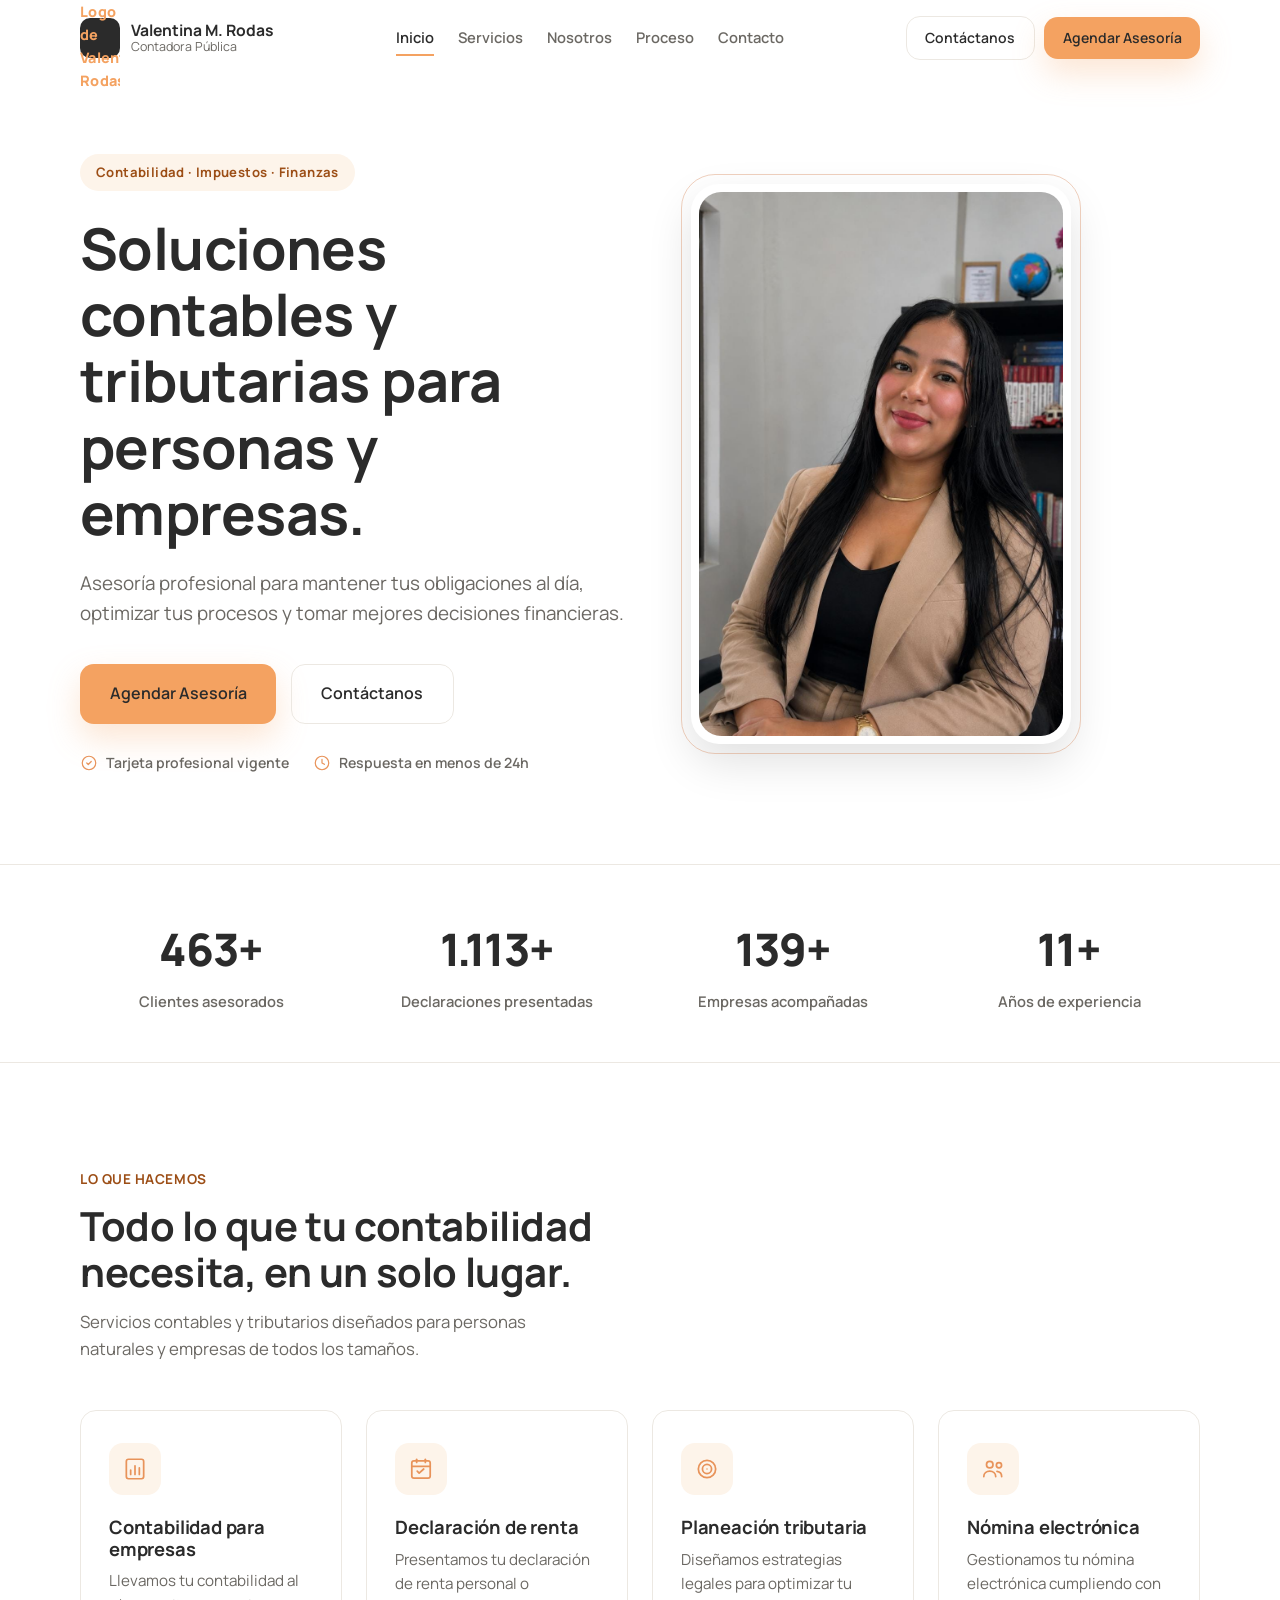
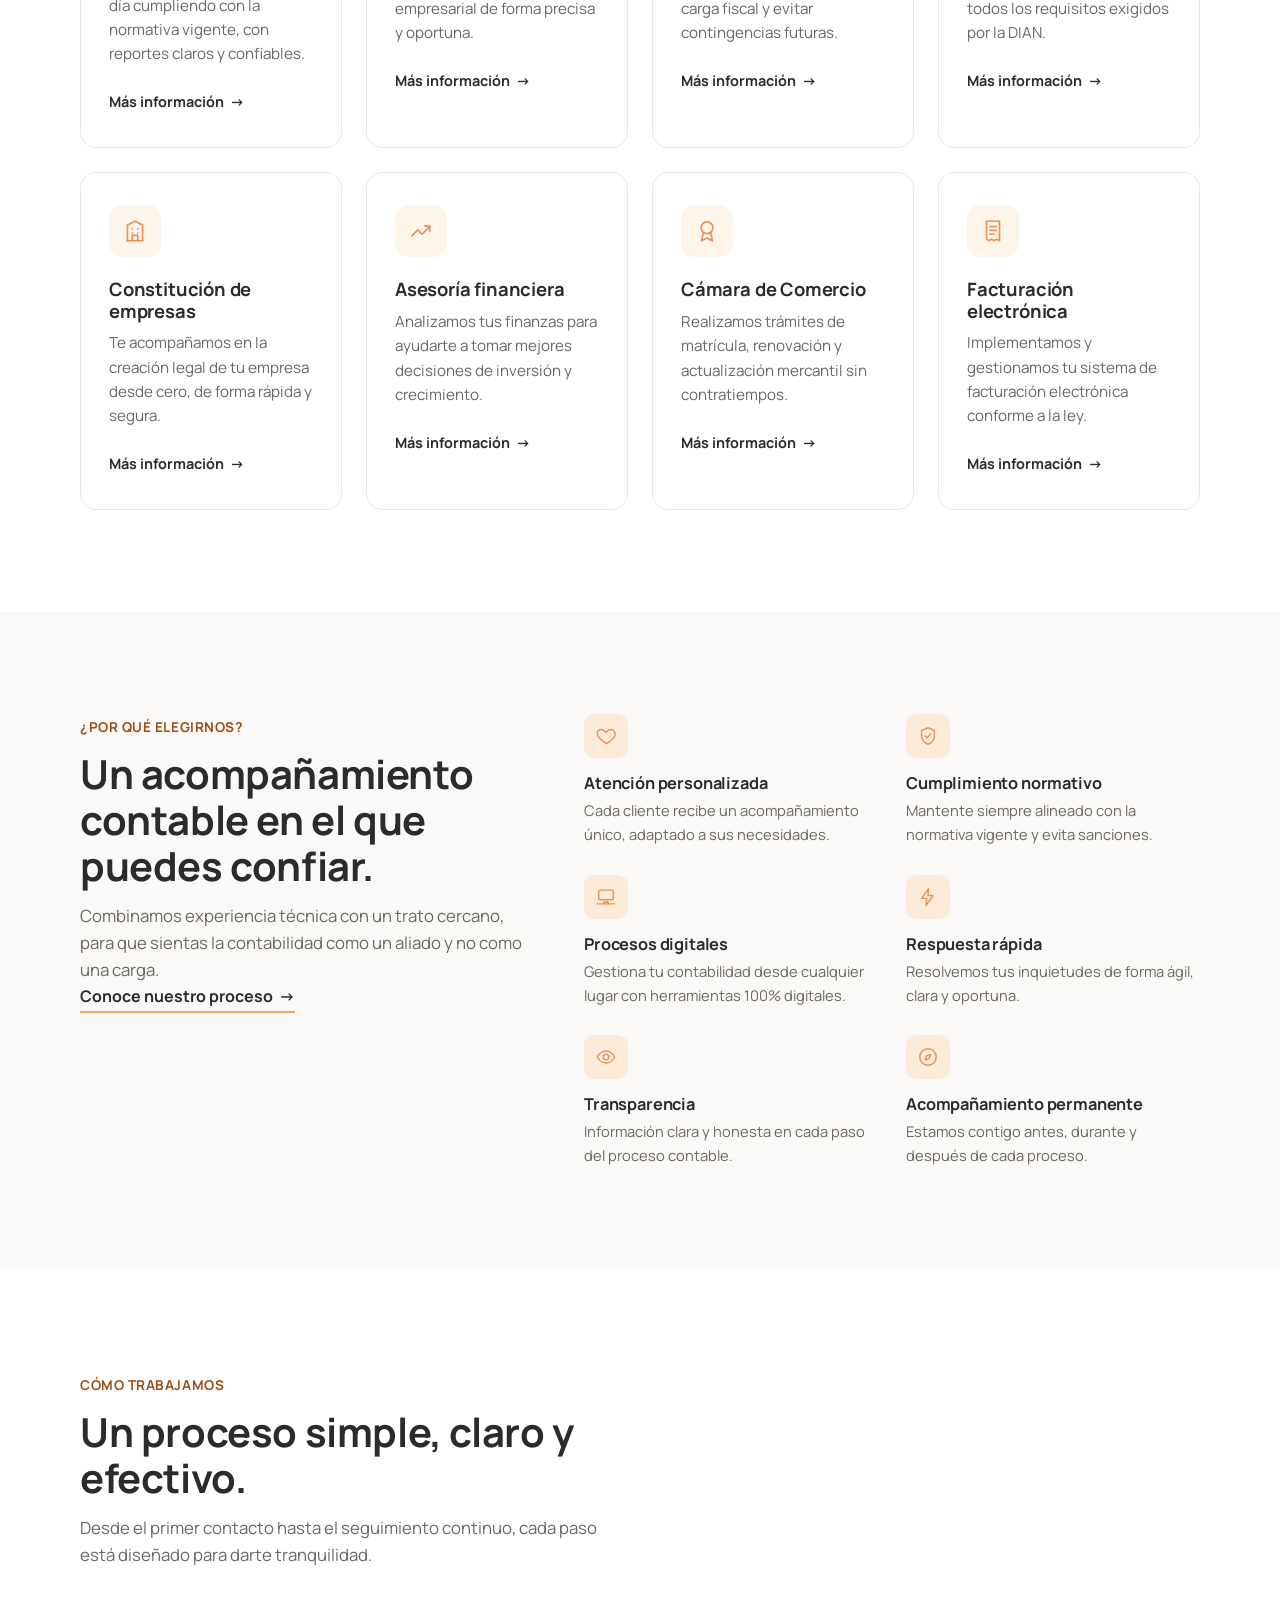
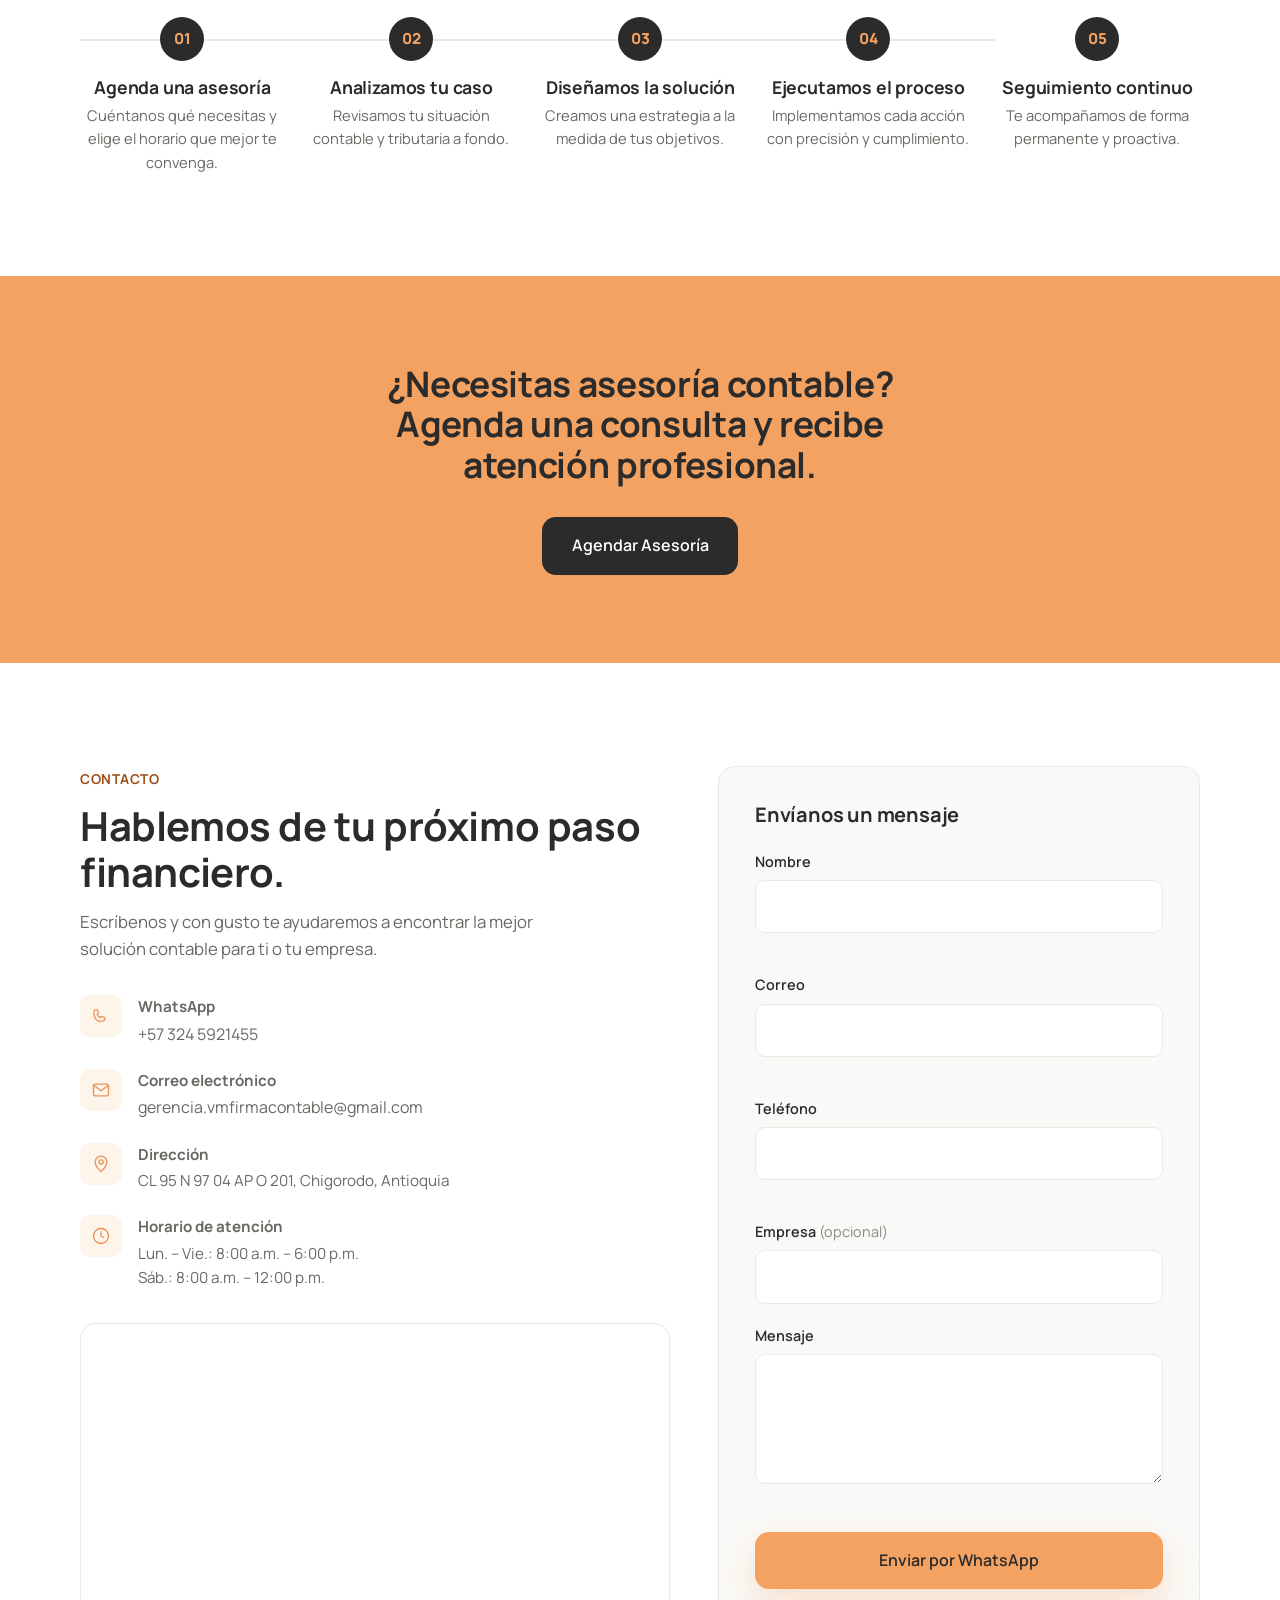
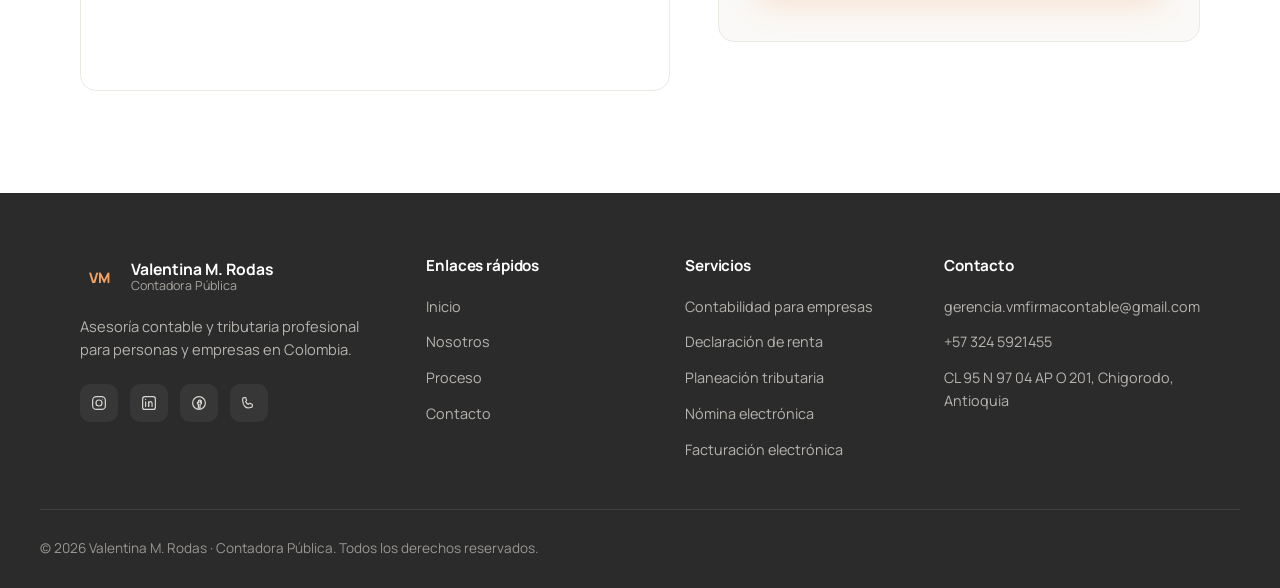
==== index.html @ 7e94fd3a "First Landing Page for VMFIRMACONTABLE" ====
<!DOCTYPE html>
<html lang="es">
<head>
  <meta charset="UTF-8">
  <meta name="viewport" content="width=device-width, initial-scale=1.0">
  <title>Valentina Rodas | Contadora Pública — Asesoría Contable y Tributaria</title>
  <meta name="description" content="Asesoría contable y tributaria profesional para personas y empresas. Contabilidad, declaración de renta, nómina electrónica, planeación tributaria y más. Agenda tu asesoría hoy.">
  <meta name="author" content="Valentina Rodas">
  <meta name="robots" content="index, follow">
  <meta name="theme-color" content="#F4A261">

  <!-- Open Graph -->
  <meta property="og:type" content="website">
  <meta property="og:locale" content="es_CO">
  <meta property="og:site_name" content="Valentina M. Rodas · Contadora Pública">
  <meta property="og:title" content="Valentina M. Rodas | Contadora Pública — Asesoría Contable y Tributaria">
  <meta property="og:description" content="Asesoría profesional para mantener tus obligaciones al día, optimizar tus procesos y tomar mejores decisiones financieras.">


  <link rel="icon" type="image/svg+xml" href="assets/logoVM.png">

  <link rel="preconnect" href="https://fonts.googleapis.com">
  <link rel="preconnect" href="https://fonts.gstatic.com" crossorigin>
  <link href="https://fonts.googleapis.com/css2?family=Manrope:wght@400;500;600;700;800&display=swap" rel="stylesheet">

  <link rel="stylesheet" href="css/styles.css">

  <script type="application/ld+json">
  {
    "@context": "https://schema.org",
    "@type": "AccountingService",
    "name": "Valentina M. Rodas – Contadora Pública",
    "url": "https://www.valentinarodas.co/",
    "telephone": "+57-324 5921455",
    "email": "gerencia.vmfirmacontable@gmail.com",
    "priceRange": "$$",
    "areaServed": "CO",
    "address": {
      "@type": "PostalAddress",
      "streetAddress": "CL 95 N 97 04 AP O 201, Chigorodo, Antioquia",
      "addressLocality": "Antioquia",
      "addressCountry": "CO"
    },
    "openingHoursSpecification": [
      {
        "@type": "OpeningHoursSpecification",
        "dayOfWeek": ["Monday", "Tuesday", "Wednesday", "Thursday", "Friday"],
        "opens": "08:00",
        "closes": "18:00"
      },
      {
        "@type": "OpeningHoursSpecification",
        "dayOfWeek": ["Saturday"],
        "opens": "08:00",
        "closes": "12:00"
      }
    ]
  }
  </script>
</head>
<body>
  <a class="skip-link" href="#main-content">Saltar al contenido principal</a>

  <header class="site-header" id="siteHeader">
    <div class="container site-header__inner">
      <a href="#inicio" class="brand" aria-label="Valentina Rodas — Ir al inicio">
        <span class="brand__mark" aria-hidden="true">
        <img src="assets/logoVM.png" alt="Logo de Valentina Rodas">
      </span>
        <span class="brand__text">
          <span class="brand__name">Valentina M. Rodas</span>
          <span class="brand__role">Contadora Pública</span>
        </span>
      </a>

      <nav class="main-nav" id="mainNav" aria-label="Navegación principal">
        <ul class="main-nav__list">
          <li><a href="#inicio">Inicio</a></li>
          <li><a href="#servicios">Servicios</a></li>
          <li><a href="#nosotros">Nosotros</a></li>
          <li><a href="#proceso">Proceso</a></li>
          <li><a href="#contacto">Contacto</a></li>
        </ul>
      </nav>

      <div class="site-header__actions">
        <a href="#contacto" class="btn btn--ghost btn--sm site-header__ghost">Contáctanos</a>
        <a href="https://wa.me/573245921455" class="btn btn--primary btn--sm">
          <span class="btn-text-full">Agendar Asesoría</span>
          <span class="btn-text-short">Agendar</span>
        </a>
      </div>

      <button type="button" class="nav-toggle" id="navToggle" aria-expanded="false" aria-controls="mainNav" aria-label="Abrir menú de navegación">
        <span class="nav-toggle__bar"></span>
        <span class="nav-toggle__bar"></span>
        <span class="nav-toggle__bar"></span>
      </button>
    </div>
  </header>

  <main id="main-content">

    <!-- ===================== HERO ===================== -->
    <section id="inicio" class="hero">
      <div class="container hero__inner">
        <div class="hero__content">
          <p class="hero__badge reveal">Contabilidad · Impuestos · Finanzas</p>
          <h1 class="hero__title reveal">Soluciones contables y tributarias para personas y empresas.</h1>
          <p class="hero__subtitle reveal">Asesoría profesional para mantener tus obligaciones al día, optimizar tus procesos y tomar mejores decisiones financieras.</p>

          <div class="hero__cta reveal">
            <a href="#contacto" class="btn btn--primary btn--lg">Agendar Asesoría</a>
            <a href="#contacto" class="btn btn--ghost btn--lg">Contáctanos</a>
          </div>

          <ul class="hero__meta reveal">
            <li>
              <svg viewBox="0 0 24 24" fill="none" stroke="currentColor" stroke-width="1.6" stroke-linecap="round" stroke-linejoin="round" aria-hidden="true"><path d="M9 12l2 2 4-4"/><circle cx="12" cy="12" r="9"/></svg>
              Tarjeta profesional vigente
            </li>
            <li>
              <svg viewBox="0 0 24 24" fill="none" stroke="currentColor" stroke-width="1.6" stroke-linecap="round" stroke-linejoin="round" aria-hidden="true"><circle cx="12" cy="12" r="9"/><path d="M12 7v5l3.2 1.8"/></svg>
              Respuesta en menos de 24h
            </li>
          </ul>
        </div>

        <div class="image-frame">
          <img src="assets/face.jpeg" alt="Valentina Rodas, Contadora Pública">
        </div>
    </section>

    <!-- ===================== TRUST / STATS ===================== -->
    <section class="stats" aria-label="Resultados y trayectoria">
      <div class="container stats__grid">
        <div class="stat reveal">
          <p class="stat__number" data-count-target="500" data-suffix="+">500+</p>
          <p class="stat__label">Clientes asesorados</p>
        </div>
        <div class="stat reveal">
          <p class="stat__number" data-count-target="1200" data-suffix="+">1.200+</p>
          <p class="stat__label">Declaraciones presentadas</p>
        </div>
        <div class="stat reveal">
          <p class="stat__number" data-count-target="150" data-suffix="+">150+</p>
          <p class="stat__label">Empresas acompañadas</p>
        </div>
        <div class="stat reveal">
          <p class="stat__number" data-count-target="12" data-suffix="+">12+</p>
          <p class="stat__label">Años de experiencia</p>
        </div>
      </div>
    </section>

    <!-- ===================== SERVICIOS ===================== -->
    <section id="servicios" class="services section">
      <div class="container">
        <div class="section-header reveal">
          <p class="section-eyebrow">Lo que hacemos</p>
          <h2 class="section-title">Todo lo que tu contabilidad necesita, en un solo lugar.</h2>
          <p class="section-subtitle">Servicios contables y tributarios diseñados para personas naturales y empresas de todos los tamaños.</p>
        </div>

        <div class="services__grid">
          <article class="service-card reveal">
            <div class="service-card__icon" aria-hidden="true">
              <svg viewBox="0 0 24 24" fill="none" stroke="currentColor" stroke-width="1.6" stroke-linecap="round" stroke-linejoin="round"><rect x="4" y="3" width="16" height="18" rx="2"/><path d="M8 13v4"/><path d="M12 9v8"/><path d="M16 11v6"/></svg>
            </div>
            <h3 class="service-card__title">Contabilidad para empresas</h3>
            <p class="service-card__desc">Llevamos tu contabilidad al día cumpliendo con la normativa vigente, con reportes claros y confiables.</p>
            <a href="#contacto" class="service-card__link" aria-label="Más información sobre Contabilidad para empresas">Más información <span aria-hidden="true">→</span></a>
          </article>

          <article class="service-card reveal">
            <div class="service-card__icon" aria-hidden="true">
              <svg viewBox="0 0 24 24" fill="none" stroke="currentColor" stroke-width="1.6" stroke-linecap="round" stroke-linejoin="round"><rect x="3.5" y="4.5" width="17" height="16" rx="2"/><path d="M3.5 9.5h17"/><path d="M8 3v3"/><path d="M16 3v3"/><path d="M8.5 14l1.8 1.8L14.5 12"/></svg>
            </div>
            <h3 class="service-card__title">Declaración de renta</h3>
            <p class="service-card__desc">Presentamos tu declaración de renta personal o empresarial de forma precisa y oportuna.</p>
            <a href="#contacto" class="service-card__link" aria-label="Más información sobre Declaración de renta">Más información <span aria-hidden="true">→</span></a>
          </article>

          <article class="service-card reveal">
            <div class="service-card__icon" aria-hidden="true">
              <svg viewBox="0 0 24 24" fill="none" stroke="currentColor" stroke-width="1.6" stroke-linecap="round" stroke-linejoin="round"><circle cx="12" cy="12" r="8"/><circle cx="12" cy="12" r="4.2"/><circle cx="12" cy="12" r="0.7" fill="currentColor" stroke="none"/></svg>
            </div>
            <h3 class="service-card__title">Planeación tributaria</h3>
            <p class="service-card__desc">Diseñamos estrategias legales para optimizar tu carga fiscal y evitar contingencias futuras.</p>
            <a href="#contacto" class="service-card__link" aria-label="Más información sobre Planeación tributaria">Más información <span aria-hidden="true">→</span></a>
          </article>

          <article class="service-card reveal">
            <div class="service-card__icon" aria-hidden="true">
              <svg viewBox="0 0 24 24" fill="none" stroke="currentColor" stroke-width="1.6" stroke-linecap="round" stroke-linejoin="round"><circle cx="9" cy="8" r="3"/><path d="M3.5 19c0-3 2.5-5 5.5-5s5.5 2 5.5 5"/><circle cx="17.5" cy="8.5" r="2.4"/><path d="M15.7 14.2c2.4.3 4.3 2.1 4.3 4.8"/></svg>
            </div>
            <h3 class="service-card__title">Nómina electrónica</h3>
            <p class="service-card__desc">Gestionamos tu nómina electrónica cumpliendo con todos los requisitos exigidos por la DIAN.</p>
            <a href="#contacto" class="service-card__link" aria-label="Más información sobre Nómina electrónica">Más información <span aria-hidden="true">→</span></a>
          </article>

          <article class="service-card reveal">
            <div class="service-card__icon" aria-hidden="true">
              <svg viewBox="0 0 24 24" fill="none" stroke="currentColor" stroke-width="1.6" stroke-linecap="round" stroke-linejoin="round"><path d="M5 21V6.5L12 3l7 3.5V21"/><path d="M5 21h14"/><path d="M9.5 21v-5h5v5"/><path d="M9.5 10h.01M14.5 10h.01M9.5 14h.01M14.5 14h.01"/></svg>
            </div>
            <h3 class="service-card__title">Constitución de empresas</h3>
            <p class="service-card__desc">Te acompañamos en la creación legal de tu empresa desde cero, de forma rápida y segura.</p>
            <a href="#contacto" class="service-card__link" aria-label="Más información sobre Constitución de empresas">Más información <span aria-hidden="true">→</span></a>
          </article>

          <article class="service-card reveal">
            <div class="service-card__icon" aria-hidden="true">
              <svg viewBox="0 0 24 24" fill="none" stroke="currentColor" stroke-width="1.6" stroke-linecap="round" stroke-linejoin="round"><path d="M3.5 16.5l5.5-5.5 4 4 7-7"/><path d="M15.5 7.5h4.5v4.5"/></svg>
            </div>
            <h3 class="service-card__title">Asesoría financiera</h3>
            <p class="service-card__desc">Analizamos tus finanzas para ayudarte a tomar mejores decisiones de inversión y crecimiento.</p>
            <a href="#contacto" class="service-card__link" aria-label="Más información sobre Asesoría financiera">Más información <span aria-hidden="true">→</span></a>
          </article>

          <article class="service-card reveal">
            <div class="service-card__icon" aria-hidden="true">
              <svg viewBox="0 0 24 24" fill="none" stroke="currentColor" stroke-width="1.6" stroke-linecap="round" stroke-linejoin="round"><circle cx="12" cy="9" r="5.5"/><path d="M8.5 13.8L7 21l5-2.5L17 21l-1.5-7.2"/></svg>
            </div>
            <h3 class="service-card__title">Cámara de Comercio</h3>
            <p class="service-card__desc">Realizamos trámites de matrícula, renovación y actualización mercantil sin contratiempos.</p>
            <a href="#contacto" class="service-card__link" aria-label="Más información sobre trámites de Cámara de Comercio">Más información <span aria-hidden="true">→</span></a>
          </article>

          <article class="service-card reveal">
            <div class="service-card__icon" aria-hidden="true">
              <svg viewBox="0 0 24 24" fill="none" stroke="currentColor" stroke-width="1.6" stroke-linecap="round" stroke-linejoin="round"><path d="M6 3h12v18l-2.5-1.5L13 21l-2.5-1.5L8 21l-2-1.5V3z"/><path d="M9 8h6M9 11.5h6M9 15h4"/></svg>
            </div>
            <h3 class="service-card__title">Facturación electrónica</h3>
            <p class="service-card__desc">Implementamos y gestionamos tu sistema de facturación electrónica conforme a la ley.</p>
            <a href="#contacto" class="service-card__link" aria-label="Más información sobre Facturación electrónica">Más información <span aria-hidden="true">→</span></a>
          </article>
        </div>
      </div>
    </section>

    <!-- ===================== POR QUÉ ELEGIRNOS ===================== -->
    <section id="nosotros" class="why section">
      <div class="container why__grid">
        <div class="why__intro reveal">
          <p class="section-eyebrow">¿Por qué elegirnos?</p>
          <h2 class="section-title">Un acompañamiento contable en el que puedes confiar.</h2>
          <p class="section-subtitle">Combinamos experiencia técnica con un trato cercano, para que sientas la contabilidad como un aliado y no como una carga.</p>


          <a href="#proceso" class="link-arrow">Conoce nuestro proceso <span aria-hidden="true">→</span></a>
        </div>

        <div class="why__features">
          <div class="why-feature reveal">
            <div class="why-feature__icon" aria-hidden="true">
              <svg viewBox="0 0 24 24" fill="none" stroke="currentColor" stroke-width="1.6" stroke-linecap="round" stroke-linejoin="round"><path d="M12 20s-7-4.35-9-8.5C1.5 8 3.5 5 6.8 5c2 0 3.5 1.2 5.2 3 1.7-1.8 3.2-3 5.2-3 3.3 0 5.3 3 4.8 6.5-2 4.15-9 8.5-9 8.5z"/></svg>
            </div>
            <h3>Atención personalizada</h3>
            <p>Cada cliente recibe un acompañamiento único, adaptado a sus necesidades.</p>
          </div>

          <div class="why-feature reveal">
            <div class="why-feature__icon" aria-hidden="true">
              <svg viewBox="0 0 24 24" fill="none" stroke="currentColor" stroke-width="1.6" stroke-linecap="round" stroke-linejoin="round"><path d="M12 3l7 3v6c0 4.5-3 7.5-7 9-4-1.5-7-4.5-7-9V6l7-3z"/><path d="M9 12l2 2 4-4.5"/></svg>
            </div>
            <h3>Cumplimiento normativo</h3>
            <p>Mantente siempre alineado con la normativa vigente y evita sanciones.</p>
          </div>

          <div class="why-feature reveal">
            <div class="why-feature__icon" aria-hidden="true">
              <svg viewBox="0 0 24 24" fill="none" stroke="currentColor" stroke-width="1.6" stroke-linecap="round" stroke-linejoin="round"><rect x="4" y="4.5" width="16" height="10.5" rx="1.5"/><path d="M2.5 19.5h19"/><path d="M9 19.5l1-2h4l1 2"/></svg>
            </div>
            <h3>Procesos digitales</h3>
            <p>Gestiona tu contabilidad desde cualquier lugar con herramientas 100% digitales.</p>
          </div>

          <div class="why-feature reveal">
            <div class="why-feature__icon" aria-hidden="true">
              <svg viewBox="0 0 24 24" fill="none" stroke="currentColor" stroke-width="1.6" stroke-linecap="round" stroke-linejoin="round"><path d="M12.5 3L5 13.5h5.5L10 21l7.5-10.5H12L12.5 3z"/></svg>
            </div>
            <h3>Respuesta rápida</h3>
            <p>Resolvemos tus inquietudes de forma ágil, clara y oportuna.</p>
          </div>

          <div class="why-feature reveal">
            <div class="why-feature__icon" aria-hidden="true">
              <svg viewBox="0 0 24 24" fill="none" stroke="currentColor" stroke-width="1.6" stroke-linecap="round" stroke-linejoin="round"><path d="M2.5 12S6 5.5 12 5.5 21.5 12 21.5 12 18 18.5 12 18.5 2.5 12 2.5 12z"/><circle cx="12" cy="12" r="3"/></svg>
            </div>
            <h3>Transparencia</h3>
            <p>Información clara y honesta en cada paso del proceso contable.</p>
          </div>

          <div class="why-feature reveal">
            <div class="why-feature__icon" aria-hidden="true">
              <svg viewBox="0 0 24 24" fill="none" stroke="currentColor" stroke-width="1.6" stroke-linecap="round" stroke-linejoin="round"><circle cx="12" cy="12" r="9"/><path d="M14.8 9.2l-1.6 4.4-4.4 1.6 1.6-4.4z"/></svg>
            </div>
            <h3>Acompañamiento permanente</h3>
            <p>Estamos contigo antes, durante y después de cada proceso.</p>
          </div>
        </div>
      </div>
    </section>

    <!-- ===================== PROCESO ===================== -->
    <section id="proceso" class="process section">
      <div class="container">
        <div class="section-header reveal">
          <p class="section-eyebrow">Cómo trabajamos</p>
          <h2 class="section-title">Un proceso simple, claro y efectivo.</h2>
          <p class="section-subtitle">Desde el primer contacto hasta el seguimiento continuo, cada paso está diseñado para darte tranquilidad.</p>
        </div>

        <ol class="process-timeline">
          <li class="process-step reveal">
            <span class="process-step__num">01</span>
            <h3>Agenda una asesoría</h3>
            <p>Cuéntanos qué necesitas y elige el horario que mejor te convenga.</p>
          </li>
          <li class="process-step reveal">
            <span class="process-step__num">02</span>
            <h3>Analizamos tu caso</h3>
            <p>Revisamos tu situación contable y tributaria a fondo.</p>
          </li>
          <li class="process-step reveal">
            <span class="process-step__num">03</span>
            <h3>Diseñamos la solución</h3>
            <p>Creamos una estrategia a la medida de tus objetivos.</p>
          </li>
          <li class="process-step reveal">
            <span class="process-step__num">04</span>
            <h3>Ejecutamos el proceso</h3>
            <p>Implementamos cada acción con precisión y cumplimiento.</p>
          </li>
          <li class="process-step reveal">
            <span class="process-step__num">05</span>
            <h3>Seguimiento continuo</h3>
            <p>Te acompañamos de forma permanente y proactiva.</p>
          </li>
        </ol>
      </div>
    </section>

    <!-- ===================== CTA ===================== -->
    <section class="cta">
      <div class="container cta__inner reveal">
        <h2 class="cta__title">¿Necesitas asesoría contable? Agenda una consulta y recibe atención profesional.</h2>
        <a href="#contacto" class="btn btn--dark btn--lg">Agendar Asesoría</a>
      </div>
    </section>

    <!-- ===================== CONTACTO ===================== -->
    <section id="contacto" class="contact section">
      <div class="container contact__grid">
        <div class="contact__info reveal">
          <p class="section-eyebrow">Contacto</p>
          <h2 class="section-title">Hablemos de tu próximo paso financiero.</h2>
          <p class="section-subtitle">Escríbenos y con gusto te ayudaremos a encontrar la mejor solución contable para ti o tu empresa.</p>

          <ul class="contact__list">
            <li>
              <span class="contact__icon" aria-hidden="true">
                <svg viewBox="0 0 24 24" fill="none" stroke="currentColor" stroke-width="1.6" stroke-linecap="round" stroke-linejoin="round"><path d="M4 4h16v16H4z" opacity="0"/><path d="M3.5 6.5c0-1 .8-1.8 1.8-1.8h1.6c.5 0 .9.3 1 .8l.8 2.6c.1.4 0 .8-.3 1.1l-1 .9c.7 1.7 2 3 3.7 3.7l.9-1c.3-.3.7-.4 1.1-.3l2.6.8c.5.1.8.5.8 1v1.6c0 1-.8 1.8-1.8 1.8C8.3 20.6 3.4 15.7 3.5 6.5z"/></svg>
              </span>
              <div>
                <p class="contact__label">WhatsApp</p>
                <a href="https://wa.me/573245921455" target="_blank" rel="noopener">+57 324 5921455</a>
              </div>
            </li>
            <li>
              <span class="contact__icon" aria-hidden="true">
                <svg viewBox="0 0 24 24" fill="none" stroke="currentColor" stroke-width="1.6" stroke-linecap="round" stroke-linejoin="round"><rect x="3" y="5" width="18" height="14" rx="2"/><path d="M3.5 6.5L12 13l8.5-6.5"/></svg>
              </span>
              <div>
                <p class="contact__label">Correo electrónico</p>
                <a href="mailto:gerencia.vmfirmacontable@gmail.com">gerencia.vmfirmacontable@gmail.com</a>
              </div>
            </li>
            <li>
              <span class="contact__icon" aria-hidden="true">
                <svg viewBox="0 0 24 24" fill="none" stroke="currentColor" stroke-width="1.6" stroke-linecap="round" stroke-linejoin="round"><path d="M12 21s-7-6.2-7-11.5A7 7 0 0119 9.5C19 14.8 12 21 12 21z"/><circle cx="12" cy="9.5" r="2.5"/></svg>
              </span>
              <div>
                <p class="contact__label">Dirección</p>
                <p>CL 95 N 97 04 AP O 201, Chigorodo, Antioquia</p>
              </div>
            </li>
            <li>
              <span class="contact__icon" aria-hidden="true">
                <svg viewBox="0 0 24 24" fill="none" stroke="currentColor" stroke-width="1.6" stroke-linecap="round" stroke-linejoin="round"><circle cx="12" cy="12" r="9"/><path d="M12 7v5l3.2 1.8"/></svg>
              </span>
              <div>
                <p class="contact__label">Horario de atención</p>
                <p>Lun. – Vie.: 8:00 a.m. – 6:00 p.m.<br>Sáb.: 8:00 a.m. – 12:00 p.m.</p>
              </div>
            </li>
          </ul>

          <div class="contact__map">
            <iframe
              src="https://maps.google.com/maps?q=7.6667714,-76.6778518&z=18&output=embed"
              title="Ubicación de la oficina"
              loading="lazy"
              referrerpolicy="no-referrer-when-downgrade">
            </iframe>
          </div>
        </div>

        <form class="contact__form reveal" id="contactForm" novalidate>
          <h3>Envíanos un mensaje</h3>

          <div class="form-field">
            <label for="name">Nombre</label>
            <input
              type="text"
              id="name"
              name="name"
              autocomplete="name"
              required
              aria-required="true"
            >
            <span class="form-error" id="nameError"></span>
          </div>

          <div class="form-field">
            <label for="email">Correo</label>
            <input
              type="email"
              id="email"
              name="email"
              autocomplete="email"
              required
              aria-required="true"
            >
            <span class="form-error" id="emailError"></span>
          </div>

          <div class="form-field">
            <label for="phone">Teléfono</label>
            <input
              type="tel"
              id="phone"
              name="phone"
              autocomplete="tel"
              required
              aria-required="true"
            >
            <span class="form-error" id="phoneError"></span>
          </div>

          <div class="form-field">
            <label for="company">
              Empresa <span class="form-optional">(opcional)</span>
            </label>

            <input
              type="text"
              id="company"
              name="company"
              autocomplete="organization"
            >
          </div>

          <div class="form-field">
            <label for="message">Mensaje</label>

            <textarea
              id="message"
              name="message"
              rows="4"
              required
              aria-required="true"
            ></textarea>

            <span class="form-error" id="messageError"></span>
          </div>

          <button
            type="submit"
            class="btn btn--primary btn--lg form-submit">
            Enviar por WhatsApp
          </button>

          <p
            class="form-status"
            id="formStatus"
            role="status"
            aria-live="polite">
          </p>
        </form>
      </div>
    </section>
  </main>

  <!-- ===================== FOOTER ===================== -->
  <footer class="site-footer">
    <div class="container site-footer__grid">
      <div class="site-footer__brand">
        <a href="#inicio" class="brand" aria-label="Valentina Rodas — Ir al inicio">
          <span class="brand__mark" aria-hidden="true">VM</span>
          <span class="brand__text">
            <span class="brand__name">Valentina M. Rodas</span>
            <span class="brand__role">Contadora Pública</span>
          </span>
        </a>
        <p>Asesoría contable y tributaria profesional para personas y empresas en Colombia.</p>
        <ul class="site-footer__social">
          <li><a target="_blank" rel="noopener noreferrer" href="https://www.instagram.com/vmfirmacontable/?hl=es" aria-label="Síguenos en Instagram"><svg viewBox="0 0 24 24" fill="none" stroke="currentColor" stroke-width="1.6" stroke-linecap="round" stroke-linejoin="round"><rect x="3.5" y="3.5" width="17" height="17" rx="5"/><circle cx="12" cy="12" r="4"/><circle cx="17" cy="7" r="0.6" fill="currentColor" stroke="none"/></svg></a></li>
          <li><a target="_blank" rel="noopener noreferrer" href="https://www.linkedin.com/in/rodasvalentina12" aria-label="Síguenos en LinkedIn"><svg viewBox="0 0 24 24" fill="none" stroke="currentColor" stroke-width="1.6" stroke-linecap="round" stroke-linejoin="round"><rect x="3.5" y="3.5" width="17" height="17" rx="3"/><line x1="7.5" y1="10.5" x2="7.5" y2="16.5"/><line x1="7.5" y1="7.2" x2="7.5" y2="7.3"/><path d="M11.5 16.5v-4a2.3 2.3 0 014.6 0v4"/><line x1="11.5" y1="10.5" x2="11.5" y2="16.5"/></svg></a></li>
          <li><a target="_blank" rel="noopener noreferrer" href="https://www.facebook.com/profile.php?id=61587332335362&ref=PROFILE_EDIT_xav_ig_profile_page_web" aria-label="Síguenos en Facebook"><svg viewBox="0 0 24 24" fill="none" stroke="currentColor" stroke-width="1.6" stroke-linecap="round" stroke-linejoin="round"><circle cx="12" cy="12" r="8.5"/><path d="M13.8 8.2h-1.3c-.8 0-1.3.6-1.3 1.4v1.6H9.9v2.1h1.3v5.6h2.2v-5.6h1.6l.3-2.1h-1.9V9.9c0-.3.2-.5.5-.5h1.4z"/></svg></a></li>
          <li><a href="https://wa.me/573245921455" target="_blank" rel="noopener" aria-label="Escríbenos por WhatsApp"><svg viewBox="0 0 24 24" fill="none" stroke="currentColor" stroke-width="1.6" stroke-linecap="round" stroke-linejoin="round"><path d="M3.5 6.5c0-1 .8-1.8 1.8-1.8h1.6c.5 0 .9.3 1 .8l.8 2.6c.1.4 0 .8-.3 1.1l-1 .9c.7 1.7 2 3 3.7 3.7l.9-1c.3-.3.7-.4 1.1-.3l2.6.8c.5.1.8.5.8 1v1.6c0 1-.8 1.8-1.8 1.8C8.3 20.6 3.4 15.7 3.5 6.5z"/></svg></a></li>
        </ul>
      </div>

      <nav class="site-footer__col" aria-label="Enlaces rápidos">
        <h4>Enlaces rápidos</h4>
        <ul>
          <li><a href="#inicio">Inicio</a></li>
          <li><a href="#nosotros">Nosotros</a></li>
          <li><a href="#proceso">Proceso</a></li>
          <li><a href="#contacto">Contacto</a></li>
        </ul>
      </nav>

      <nav class="site-footer__col" aria-label="Servicios">
        <h4>Servicios</h4>
        <ul>
          <li><a href="#servicios">Contabilidad para empresas</a></li>
          <li><a href="#servicios">Declaración de renta</a></li>
          <li><a href="#servicios">Planeación tributaria</a></li>
          <li><a href="#servicios">Nómina electrónica</a></li>
          <li><a href="#servicios">Facturación electrónica</a></li>
        </ul>
      </nav>

      <div class="site-footer__col">
        <h4>Contacto</h4>
        <ul>
          <li><a href="mailto:gerencia.vmfirmacontable@gmail.com">gerencia.vmfirmacontable@gmail.com</a></li>
          <li><a href="https://wa.me/573245921455" target="_blank" rel="noopener">+57 324 5921455</a></li>
          <li>CL 95 N 97 04 AP O 201, Chigorodo, Antioquia</li>
        </ul>
      </div>
    </div>

    <div class="site-footer__bottom">
      <div class="container site-footer__bottom-inner">
        <p>© 2026 Valentina M. Rodas · Contadora Pública. Todos los derechos reservados.</p>
        
      </div>
    </div>
  </footer>

  

  <script src="js/main.js" defer></script>
</body>
</html>
---- css/styles.css ----
/* =============================================================
   Valentina Rodas · Contadora Pública — Design System & Styles
   ============================================================= */

/* ---------- Reset ---------- */
*, *::before, *::after { box-sizing: border-box; }
html, body, h1, h2, h3, h4, p, ul, ol, li, figure { margin: 0; }
ul, ol { padding: 0; list-style: none; }
img, svg { display: block; max-width: 100%; }
a { color: inherit; text-decoration: none; }
button { font: inherit; color: inherit; background: none; border: none; cursor: pointer; }
input, textarea { font: inherit; color: inherit; }

/* ---------- Design tokens ---------- */
:root {
  --color-accent: #F4A261;
  --color-accent-dark: #E8935A;
  --color-accent-light: #FCEBD9;
  --color-accent-tint: #FDF4EA;
  --color-accent-text: #9C4E16;

  --color-white: #FFFFFF;
  --color-black: #2B2B2B;
  --color-ink: #1F1F1F;

  --color-text: #2B2B2B;
  --color-text-secondary: #6B6863;
  --color-text-muted: #8A8782;

  --color-border: #ECE8E2;
  --color-surface: #FAF9F7;

  --radius-sm: 10px;
  --radius-md: 14px;
  --radius-lg: 16px;
  --radius-full: 999px;

  --shadow-sm: 0 1px 2px rgba(43, 43, 43, 0.05), 0 1px 4px rgba(43, 43, 43, 0.04);
  --shadow-md: 0 8px 24px rgba(43, 43, 43, 0.07);
  --shadow-lg: 0 20px 48px rgba(43, 43, 43, 0.10);
  --shadow-accent: 0 14px 32px rgba(244, 162, 97, 0.28);

  --font-sans: 'Manrope', -apple-system, BlinkMacSystemFont, 'Segoe UI', sans-serif;

  --ease: cubic-bezier(0.4, 0, 0.2, 1);
  --transition: 300ms var(--ease);

  --container-max: 1200px;
  --section-pad: clamp(4rem, 8vw, 7rem);
}

/* ---------- Base ---------- */
html {
  scroll-behavior: smooth;
  -webkit-text-size-adjust: 100%;
}

body {
  font-family: var(--font-sans);
  color: var(--color-text);
  background: var(--color-white);
  line-height: 1.6;
  font-weight: 400;
  -webkit-font-smoothing: antialiased;
}

h1, h2, h3, h4 {
  font-weight: 700;
  line-height: 1.15;
  letter-spacing: -0.01em;
  color: var(--color-black);
}

.container {
  width: 100%;
  max-width: var(--container-max);
  margin: 0 auto;
  padding: 0 1.5rem;
}

.section { padding: var(--section-pad) 0; }

@media (min-width: 640px) {
  .container { padding: 0 2.5rem; }
}

/* ---------- Accessibility utilities ---------- */
.sr-only {
  position: absolute;
  width: 1px; height: 1px;
  padding: 0; margin: -1px;
  overflow: hidden;
  clip: rect(0, 0, 0, 0);
  white-space: nowrap;
  border: 0;
}

.skip-link {
  position: absolute;
  left: 1rem; top: -60px;
  background: var(--color-black);
  color: var(--color-white);
  padding: 0.75rem 1.25rem;
  border-radius: var(--radius-sm);
  z-index: 1000;
  transition: top 200ms var(--ease);
}
.skip-link:focus { top: 1rem; }

:focus-visible {
  outline: 2px solid var(--color-accent-text);
  outline-offset: 3px;
  border-radius: 4px;
}

@media (prefers-reduced-motion: reduce) {
  html { scroll-behavior: auto; }
  *, *::before, *::after {
    animation-duration: 0.01ms !important;
    animation-iteration-count: 1 !important;
    transition-duration: 0.01ms !important;
  }
}

/* ---------- Scroll reveal ---------- */
.reveal.reveal-armed {
  opacity: 0;
  transform: translateY(24px);
  transition: opacity 700ms var(--ease), transform 700ms var(--ease);
  will-change: opacity, transform;
}
.reveal.reveal-armed.is-visible {
  opacity: 1;
  transform: translateY(0);
}

/* ---------- Buttons ---------- */
.btn {
  display: inline-flex;
  align-items: center;
  justify-content: center;
  gap: 0.5rem;
  font-weight: 600;
  font-size: 0.95rem;
  border-radius: var(--radius-md);
  padding: 0.85rem 1.5rem;
  transition: transform var(--transition), box-shadow var(--transition), background-color var(--transition), color var(--transition), border-color var(--transition);
  white-space: nowrap;
}

.btn--primary {
  background: var(--color-accent);
  color: var(--color-black);
  box-shadow: var(--shadow-accent);
}
.btn--primary:hover {
  background: var(--color-accent-dark);
  transform: translateY(-2px);
  box-shadow: 0 18px 36px rgba(244, 162, 97, 0.34);
}
.btn--primary:active { transform: translateY(0); }

.btn--dark {
  background: var(--color-black);
  color: var(--color-white);
}
.btn--dark:hover {
  background: #171717;
  transform: translateY(-2px);
  box-shadow: 0 16px 32px rgba(0, 0, 0, 0.18);
}

.btn--ghost {
  background: transparent;
  color: var(--color-black);
  border: 1.5px solid var(--color-border);
}
.btn--ghost:hover {
  border-color: var(--color-black);
  transform: translateY(-2px);
}

.btn--sm { padding: 0.6rem 1.15rem; font-size: 0.875rem; }
.btn--lg { padding: 1rem 1.85rem; font-size: 1rem; }

/* ---------- Section headers ---------- */
.section-eyebrow {
  display: inline-block;
  color: var(--color-accent-text);
  font-weight: 700;
  font-size: 0.85rem;
  letter-spacing: 0.04em;
  text-transform: uppercase;
  margin-bottom: 0.75rem;
}

.section-header { max-width: 640px; margin-bottom: 3rem; }
.section-header.center { margin-left: auto; margin-right: auto; text-align: center; }

.section-title {
  font-size: clamp(1.9rem, 3.2vw, 2.5rem);
  margin-bottom: 0.9rem;
}

.section-subtitle {
  font-size: 1.05rem;
  color: var(--color-text-secondary);
  max-width: 52ch;
}

.link-arrow {
  display: inline-flex;
  align-items: center;
  gap: 0.4rem;
  font-weight: 700;
  color: var(--color-black);
  border-bottom: 2px solid var(--color-accent);
  padding-bottom: 2px;
  transition: gap var(--transition), color var(--transition);
}
.link-arrow:hover { gap: 0.7rem; color: var(--color-accent-text); }

/* =============================================================
   HEADER
   ============================================================= */
.site-header {
  position: sticky;
  top: 0;
  z-index: 500;
  background: rgba(255, 255, 255, 0.85);
  backdrop-filter: blur(12px);
  -webkit-backdrop-filter: blur(12px);
  border-bottom: 1px solid transparent;
  transition: border-color var(--transition), box-shadow var(--transition);
}
.site-header.is-scrolled {
  border-color: var(--color-border);
  box-shadow: 0 4px 20px rgba(43, 43, 43, 0.05);
}

.site-header__inner {
  display: flex;
  align-items: center;
  justify-content: space-between;
  gap: 0.6rem;
  height: 76px;
}

.brand {
  display: flex;
  align-items: center;
  gap: 0.7rem;
  flex-shrink: 0;
  min-width: 0;
}

.brand__mark {
  display: flex;
  align-items: center;
  justify-content: center;
  width: 40px;
  height: 40px;
  border-radius: var(--radius-sm);
  background: var(--color-black);
  color: var(--color-accent);
  font-weight: 800;
  font-size: 0.9rem;
  letter-spacing: 0.02em;
}

.brand__text { display: flex; flex-direction: column; line-height: 1.2; }
.brand__name { font-weight: 700; font-size: 0.98rem; color: var(--color-black); }
.brand__role { font-size: 0.78rem; color: var(--color-text-secondary); }

.main-nav {
  display: none;
}

.main-nav__list {
  display: flex;
  align-items: center;
  gap: 1.5rem;
}

.main-nav__list a {
  font-weight: 600;
  font-size: 0.92rem;
  color: var(--color-text-secondary);
  position: relative;
  padding: 0.3rem 0;
  transition: color var(--transition);
}
.main-nav__list a::after {
  content: '';
  position: absolute;
  left: 0; right: 0; bottom: -4px;
  height: 2px;
  background: var(--color-accent);
  transform: scaleX(0);
  transition: transform var(--transition);
}
.main-nav__list a:hover,
.main-nav__list a.is-active {
  color: var(--color-black);
}
.main-nav__list a:hover::after,
.main-nav__list a.is-active::after {
  transform: scaleX(1);
}

.site-header__actions {
  display: flex;
  align-items: center;
  gap: 0.6rem;
  flex-shrink: 0;
}
.site-header__actions .btn { flex-shrink: 0; }
.site-header__ghost { display: none; }

.btn-text-short { display: none; }

.nav-toggle {
  display: flex;
  flex-direction: column;
  justify-content: center;
  align-items: center;
  gap: 5px;
  width: 40px;
  height: 40px;
  padding: 0.5rem;
  border-radius: var(--radius-sm);
  flex-shrink: 0;
}
.nav-toggle:hover { background: var(--color-surface); }
.nav-toggle__bar {
  display: block;
  width: 100%;
  height: 2px;
  background: var(--color-black);
  border-radius: 2px;
  transition: transform var(--transition), opacity var(--transition);
}
.nav-toggle[aria-expanded="true"] .nav-toggle__bar:nth-child(1) { transform: translateY(7px) rotate(45deg); }
.nav-toggle[aria-expanded="true"] .nav-toggle__bar:nth-child(2) { opacity: 0; }
.nav-toggle[aria-expanded="true"] .nav-toggle__bar:nth-child(3) { transform: translateY(-7px) rotate(-45deg); }

@media (min-width: 1140px) {
  .main-nav { display: block; }
  .site-header__ghost { display: inline-flex; }
  .nav-toggle { display: none; }
}

@media (max-width: 1139px) {
  .main-nav {
    position: absolute;
    top: 76px; left: 0; right: 0;
    background: var(--color-white);
    border-bottom: 1px solid var(--color-border);
    box-shadow: var(--shadow-md);
    max-height: 0;
    overflow: hidden;
    transition: max-height 350ms var(--ease);
  }
  .main-nav.is-open { max-height: 70vh; overflow-y: auto; }
  .main-nav__list {
    flex-direction: column;
    align-items: flex-start;
    gap: 0;
    padding: 0.5rem 1.5rem 1.5rem;
  }
  .main-nav__list li { width: 100%; }
  .main-nav__list a { display: block; padding: 0.85rem 0; width: 100%; }
  .main-nav__list a::after { display: none; }
}

@media (max-width: 479px) {
  .site-header .container { padding-left: 1rem; padding-right: 1rem; }
  .site-header__inner { gap: 0.5rem; }
  .site-header__actions { gap: 0.4rem; }
  .btn-text-full { display: none; }
  .btn-text-short { display: inline; }
  .site-header__actions .btn--primary { padding: 0.6rem 0.9rem; }
}

@media (max-width: 359px) {
  .brand__text { display: none; }
}

/* =============================================================
   HERO
   ============================================================= */
.hero {
  padding: clamp(2.5rem, 6vw, 5rem) 0 clamp(3rem, 7vw, 6rem);
  overflow: hidden;
}

.hero__inner {
  display: grid;
  gap: 3rem;
  align-items: center;
}

.hero__badge {
  display: inline-flex;
  align-items: center;
  background: var(--color-accent-tint);
  color: var(--color-accent-text);
  font-weight: 700;
  font-size: 0.82rem;
  letter-spacing: 0.03em;
  padding: 0.5rem 1rem;
  border-radius: var(--radius-full);
  margin-bottom: 1.5rem;
}

.hero__title {
  font-size: clamp(2.3rem, 5.2vw, 3.6rem);
  max-width: 22ch;
  margin-bottom: 1.4rem;
}

.hero__subtitle {
  font-size: clamp(1.02rem, 1.6vw, 1.18rem);
  color: var(--color-text-secondary);
  max-width: 46ch;
  margin-bottom: 2.2rem;
}

.hero__cta {
  display: flex;
  flex-wrap: wrap;
  gap: 0.9rem;
  margin-bottom: 1.8rem;
}

.hero__meta {
  display: flex;
  flex-wrap: wrap;
  gap: 1.5rem;
}
.hero__meta li {
  display: flex;
  align-items: center;
  gap: 0.5rem;
  font-size: 0.88rem;
  font-weight: 600;
  color: var(--color-text-secondary);
}
.hero__meta svg { width: 18px; height: 18px; color: var(--color-accent-dark); flex-shrink: 0; }

.hero__visual svg { width: 100%; height: auto; }
.hero__visual .deco-dot { animation: float 6s ease-in-out infinite; }
.hero__visual circle.deco-dot:nth-of-type(2) { animation-delay: 1.2s; }
.hero__visual circle.deco-dot:nth-of-type(3) { animation-delay: 2.4s; }

@keyframes float {
  0%, 100% { transform: translateY(0); }
  50% { transform: translateY(-10px); }
}

@media (prefers-reduced-motion: reduce) {
  .hero__visual .deco-dot { animation: none; }
}

@media (min-width: 960px) {
  .hero__inner {
    grid-template-columns: 1.05fr 0.95fr;
  }
}

/* =============================================================
   STATS
   ============================================================= */
.stats {
  padding: 3rem 0;
  border-top: 1px solid var(--color-border);
  border-bottom: 1px solid var(--color-border);
}

.stats__grid {
  display: grid;
  grid-template-columns: repeat(2, 1fr);
  gap: 2rem 1.5rem;
  text-align: center;
}

.stat__number {
  font-size: clamp(2rem, 4vw, 2.8rem);
  font-weight: 800;
  color: var(--color-black);
  letter-spacing: -0.02em;
}
.stat__label {
  font-size: 0.92rem;
  color: var(--color-text-secondary);
  font-weight: 600;
  margin-top: 0.35rem;
}

@media (min-width: 700px) {
  .stats__grid { grid-template-columns: repeat(4, 1fr); }
}

/* =============================================================
   SERVICES
   ============================================================= */
.services__grid {
  display: grid;
  grid-template-columns: 1fr;
  gap: 1.5rem;
}

.service-card {
  background: var(--color-white);
  border: 1px solid var(--color-border);
  border-radius: var(--radius-lg);
  padding: 2rem 1.75rem;
  transition: transform var(--transition), box-shadow var(--transition), border-color var(--transition);
}
.service-card:hover {
  transform: translateY(-6px);
  box-shadow: var(--shadow-lg);
  border-color: transparent;
}

.service-card__icon {
  display: flex;
  align-items: center;
  justify-content: center;
  width: 52px; height: 52px;
  border-radius: var(--radius-md);
  background: var(--color-accent-tint);
  color: var(--color-accent-dark);
  margin-bottom: 1.4rem;
  transition: background var(--transition), color var(--transition);
}
.service-card__icon svg { width: 26px; height: 26px; }
.service-card:hover .service-card__icon {
  background: var(--color-accent);
  color: var(--color-black);
}

.service-card__title { font-size: 1.15rem; margin-bottom: 0.6rem; }
.service-card__desc { color: var(--color-text-secondary); font-size: 0.95rem; margin-bottom: 1.4rem; }

.service-card__link {
  display: inline-flex;
  align-items: center;
  gap: 0.35rem;
  font-weight: 700;
  font-size: 0.9rem;
  color: var(--color-black);
  transition: gap var(--transition), color var(--transition);
}
.service-card__link:hover { gap: 0.6rem; color: var(--color-accent-text); }

@media (min-width: 640px) {
  .services__grid { grid-template-columns: repeat(2, 1fr); }
}
@media (min-width: 1200px) {
  .services__grid { grid-template-columns: repeat(4, 1fr); }
}

/* =============================================================
   WHY CHOOSE US
   ============================================================= */
.why { background: var(--color-surface); }

.why__grid {
  display: grid;
  gap: 3rem;
}

.why__highlight {
  display: flex;
  align-items: baseline;
  gap: 0.75rem;
  background: var(--color-white);
  border: 1px solid var(--color-border);
  border-radius: var(--radius-lg);
  padding: 1.25rem 1.5rem;
  margin: 1.75rem 0;
  max-width: 380px;
}
.why__highlight-number {
  font-size: 2rem;
  font-weight: 800;
  color: var(--color-accent-text);
}
.why__highlight-text {
  font-size: 0.88rem;
  color: var(--color-text-secondary);
  font-weight: 600;
}

.why__features {
  display: grid;
  grid-template-columns: 1fr;
  gap: 1.75rem;
}

.why-feature__icon {
  display: flex;
  align-items: center;
  justify-content: center;
  width: 44px; height: 44px;
  border-radius: var(--radius-sm);
  background: var(--color-accent-light);
  color: var(--color-accent-dark);
  margin-bottom: 1rem;
}
.why-feature__icon svg { width: 22px; height: 22px; }

.why-feature h3 { font-size: 1.02rem; margin-bottom: 0.4rem; }
.why-feature p { font-size: 0.92rem; color: var(--color-text-secondary); }

@media (min-width: 640px) {
  .why__features { grid-template-columns: repeat(2, 1fr); }
}
@media (min-width: 960px) {
  .why__grid { grid-template-columns: 0.85fr 1.15fr; }
}

/* =============================================================
   PROCESS TIMELINE
   ============================================================= */
.process-timeline {
  display: flex;
  flex-direction: column;
  gap: 2.25rem;
  position: relative;
}

.process-step {
  position: relative;
  padding-left: 4.25rem;
}
.process-step::before {
  content: '';
  position: absolute;
  left: 1.35rem;
  top: 2.75rem;
  bottom: -2.25rem;
  width: 2px;
  background: var(--color-border);
}
.process-step:last-child::before { display: none; }

.process-step__num {
  position: absolute;
  left: 0; top: 0;
  display: flex;
  align-items: center;
  justify-content: center;
  width: 2.75rem; height: 2.75rem;
  border-radius: var(--radius-full);
  background: var(--color-black);
  color: var(--color-accent);
  font-weight: 800;
  font-size: 0.95rem;
}

.process-step h3 { font-size: 1.1rem; margin-bottom: 0.4rem; }
.process-step p { color: var(--color-text-secondary); font-size: 0.92rem; max-width: 46ch; }

@media (min-width: 960px) {
  .process-timeline {
    flex-direction: row;
    justify-content: space-between;
    gap: 1.5rem;
  }
  .process-step {
    padding-left: 0;
    padding-top: 3.75rem;
    flex: 1;
  }
  .process-step::before {
    left: 0; right: -1.5rem; top: 1.35rem; bottom: auto;
    width: auto; height: 2px;
  }
  .process-step:last-child::before { display: none; }
  .process-step__num { left: 50%; transform: translateX(-50%); top: 0; }
  .process-step h3, .process-step p { text-align: center; margin-left: auto; margin-right: auto; }
}

/* =============================================================
   TESTIMONIALS
   ============================================================= */
.testimonial-carousel { max-width: 720px; margin: 0 auto; }

.testimonial-carousel__viewport { overflow: hidden; }

.testimonial-carousel__track {
  display: flex;
  transition: transform 500ms var(--ease);
}

.testimonial-card {
  flex: 0 0 100%;
  background: var(--color-white);
  border: 1px solid var(--color-border);
  border-radius: var(--radius-lg);
  box-shadow: var(--shadow-md);
  padding: 2.5rem;
  text-align: center;
}

.testimonial-card__stars {
  display: flex;
  justify-content: center;
  gap: 0.3rem;
  color: var(--color-accent);
  margin-bottom: 1.25rem;
}
.testimonial-card__stars svg { width: 18px; height: 18px; }

.testimonial-card__quote {
  font-size: 1.1rem;
  color: var(--color-black);
  line-height: 1.6;
  margin-bottom: 1.5rem;
}

.testimonial-card__author { font-weight: 700; }
.testimonial-card__role { font-size: 0.88rem; color: var(--color-text-secondary); }

.testimonial-carousel__controls {
  display: flex;
  align-items: center;
  justify-content: center;
  gap: 1.25rem;
  margin-top: 2rem;
}

.carousel-btn {
  display: flex;
  align-items: center;
  justify-content: center;
  width: 42px; height: 42px;
  border-radius: var(--radius-full);
  border: 1px solid var(--color-border);
  color: var(--color-black);
  transition: background var(--transition), border-color var(--transition), transform var(--transition);
}
.carousel-btn:hover { background: var(--color-accent); border-color: var(--color-accent); transform: translateY(-2px); }
.carousel-btn svg { width: 18px; height: 18px; }

.testimonial-carousel__dots { display: flex; gap: 0.55rem; }
.testimonial-carousel__dots button {
  width: 8px; height: 8px;
  border-radius: var(--radius-full);
  background: var(--color-border);
  transition: background var(--transition), transform var(--transition);
}
.testimonial-carousel__dots button.is-active {
  background: var(--color-accent-text);
  transform: scale(1.3);
}

/* =============================================================
   CTA BANNER
   ============================================================= */
.cta {
  background: var(--color-accent);
  padding: clamp(3.5rem, 7vw, 5.5rem) 0;
}

.cta__inner {
  text-align: center;
  max-width: 700px;
  margin: 0 auto;
  display: flex;
  flex-direction: column;
  align-items: center;
  gap: 2rem;
}

.cta__title {
  font-size: clamp(1.6rem, 3.2vw, 2.2rem);
  color: var(--color-black);
}

/* =============================================================
   CONTACT
   ============================================================= */
.contact__grid {
  display: grid;
  gap: 3rem;
}

.contact__list { margin: 2rem 0; display: flex; flex-direction: column; gap: 1.35rem; }
.contact__list li { display: flex; align-items: flex-start; gap: 1rem; }

.contact__icon {
  display: flex;
  align-items: center;
  justify-content: center;
  width: 42px; height: 42px;
  flex-shrink: 0;
  border-radius: var(--radius-sm);
  background: var(--color-accent-tint);
  color: var(--color-accent-dark);
}
.contact__icon svg { width: 20px; height: 20px; }

.contact__label { font-weight: 700; font-size: 0.9rem; margin-bottom: 0.15rem; }
.contact__list a { color: var(--color-text-secondary); transition: color var(--transition); }
.contact__list a:hover { color: var(--color-accent-text); }
.contact__list p { color: var(--color-text-secondary); font-size: 0.95rem; }

.contact__map {
  border-radius: var(--radius-lg);
  overflow: hidden;
  border: 1px solid var(--color-border);
  aspect-ratio: 16 / 10;
}
.contact__map iframe { width: 100%; height: 100%; border: 0; }

.contact__form {
  background: var(--color-surface);
  border: 1px solid var(--color-border);
  border-radius: var(--radius-lg);
  padding: 2.25rem;
}
.contact__form h3 { margin-bottom: 1.5rem; font-size: 1.25rem; }

.form-field { margin-bottom: 1.25rem; display: flex; flex-direction: column; gap: 0.45rem; }
.form-field label { font-weight: 600; font-size: 0.9rem; }
.form-optional { color: var(--color-text-muted); font-weight: 400; }

.form-field input,
.form-field textarea {
  padding: 0.8rem 1rem;
  border-radius: var(--radius-sm);
  border: 1.5px solid var(--color-border);
  background: var(--color-white);
  transition: border-color var(--transition), box-shadow var(--transition);
  resize: vertical;
}
.form-field input:focus,
.form-field textarea:focus {
  border-color: var(--color-accent);
  box-shadow: 0 0 0 4px var(--color-accent-tint);
  outline: none;
}
.form-field input:invalid[data-touched="true"],
.form-field textarea:invalid[data-touched="true"] {
  border-color: #D97757;
}

.form-error {
  font-size: 0.8rem;
  color: #C0392B;
  min-height: 1em;
}

.form-submit { width: 100%; margin-top: 0.5rem; }
.form-status { margin-top: 1rem; font-size: 0.92rem; font-weight: 600; text-align: center; }
.form-status.is-success { color: #2E7D4F; }
.form-status.is-error { color: #C0392B; }

@media (min-width: 960px) {
  .contact__grid { grid-template-columns: 1.1fr 0.9fr; align-items: start; }
}

/* =============================================================
   FOOTER
   ============================================================= */
.site-footer {
  background: var(--color-black);
  color: #D8D5D0;
  padding-top: 4rem;
}

.site-footer__grid {
  display: grid;
  grid-template-columns: 1fr;
  gap: 2.5rem;
  padding-bottom: 3rem;
  border-bottom: 1px solid rgba(255, 255, 255, 0.1);
}

.site-footer .brand__name { color: var(--color-white); }
.site-footer .brand__role { color: #A8A5A0; }
.site-footer__brand p { margin: 1.1rem 0 1.4rem; font-size: 0.92rem; max-width: 32ch; color: #B7B4AF; }

.site-footer__social { display: flex; gap: 0.75rem; }
.site-footer__social a {
  display: flex; align-items: center; justify-content: center;
  width: 38px; height: 38px;
  border-radius: var(--radius-sm);
  background: rgba(255, 255, 255, 0.06);
  color: #D8D5D0;
  transition: background var(--transition), color var(--transition), transform var(--transition);
}
.site-footer__social a:hover { background: var(--color-accent); color: var(--color-black); transform: translateY(-3px); }
.site-footer__social svg { width: 18px; height: 18px; }

.site-footer__col h4 { color: var(--color-white); font-size: 0.95rem; margin-bottom: 1.25rem; }
.site-footer__col ul { display: flex; flex-direction: column; gap: 0.8rem; }
.site-footer__col a, .site-footer__col li { font-size: 0.9rem; color: #B7B4AF; transition: color var(--transition); }
.site-footer__col a:hover { color: var(--color-accent); }

.site-footer__bottom-inner {
  display: flex;
  flex-direction: column;
  gap: 1rem;
  align-items: center;
  justify-content: space-between;
  padding: 1.75rem 0;
  font-size: 0.85rem;
  color: #9A9792;
  text-align: center;
}
.site-footer__legal { display: flex; gap: 1.5rem; }
.site-footer__legal a:hover { color: var(--color-accent); }

@media (min-width: 640px) {
  .site-footer__grid { grid-template-columns: 1.4fr 1fr 1fr 1fr; }
  .site-footer__bottom-inner { flex-direction: row; text-align: left; }
}

/* =============================================================
   WHATSAPP FLOATING BUTTON
   ============================================================= */
.whatsapp-fab {
  position: fixed;
  bottom: 1.5rem;
  right: 1.5rem;
  z-index: 400;
  display: flex;
  align-items: center;
  justify-content: center;
  width: 56px; height: 56px;
  border-radius: var(--radius-full);
  background: var(--color-black);
  color: var(--color-accent);
  box-shadow: var(--shadow-lg);
  transition: transform var(--transition), background var(--transition);
}
.whatsapp-fab:hover { transform: translateY(-3px) scale(1.05); background: #171717; }
.whatsapp-fab svg { width: 26px; height: 26px; }

@media (max-width: 480px) {
  .whatsapp-fab { width: 48px; height: 48px; bottom: 1rem; right: 1rem; }
  .whatsapp-fab svg { width: 22px; height: 22px; }
}


.image-frame {
  position: relative;
  width: 380px;
  height: 560px;
  padding: 8px;
  border-radius: 28px;
  background: #fff;
  box-shadow: 0 18px 45px rgba(0, 0, 0, 0.12);
  z-index: 1;
}

.image-frame::before {
  content: "";
  position: absolute;
  inset: -10px;
  border: 1.5px solid rgba(210, 120, 70, 0.35);
  border-radius: 34px;
  z-index: -1;
}

.image-frame img {
  width: 100%;
  height: 100%;
  object-fit: cover;
  display: block;
  border-radius: 22px;
}
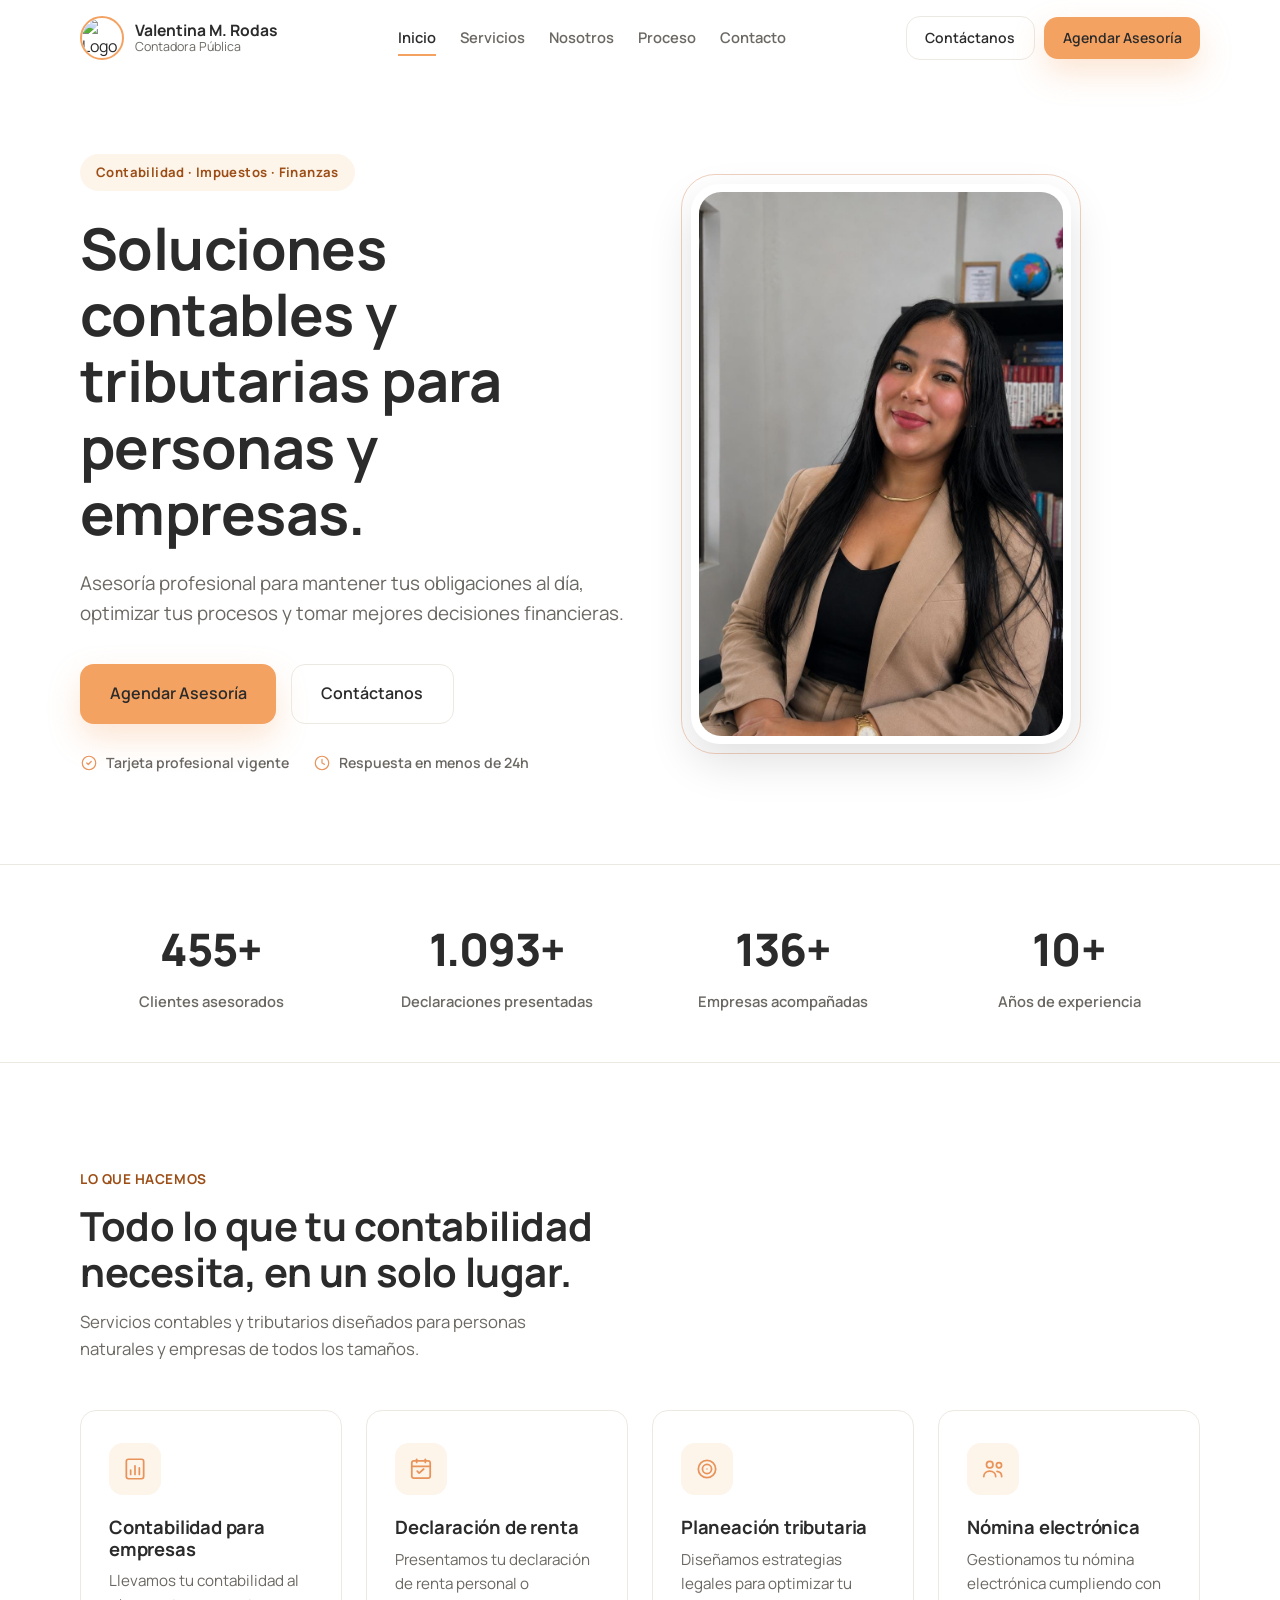
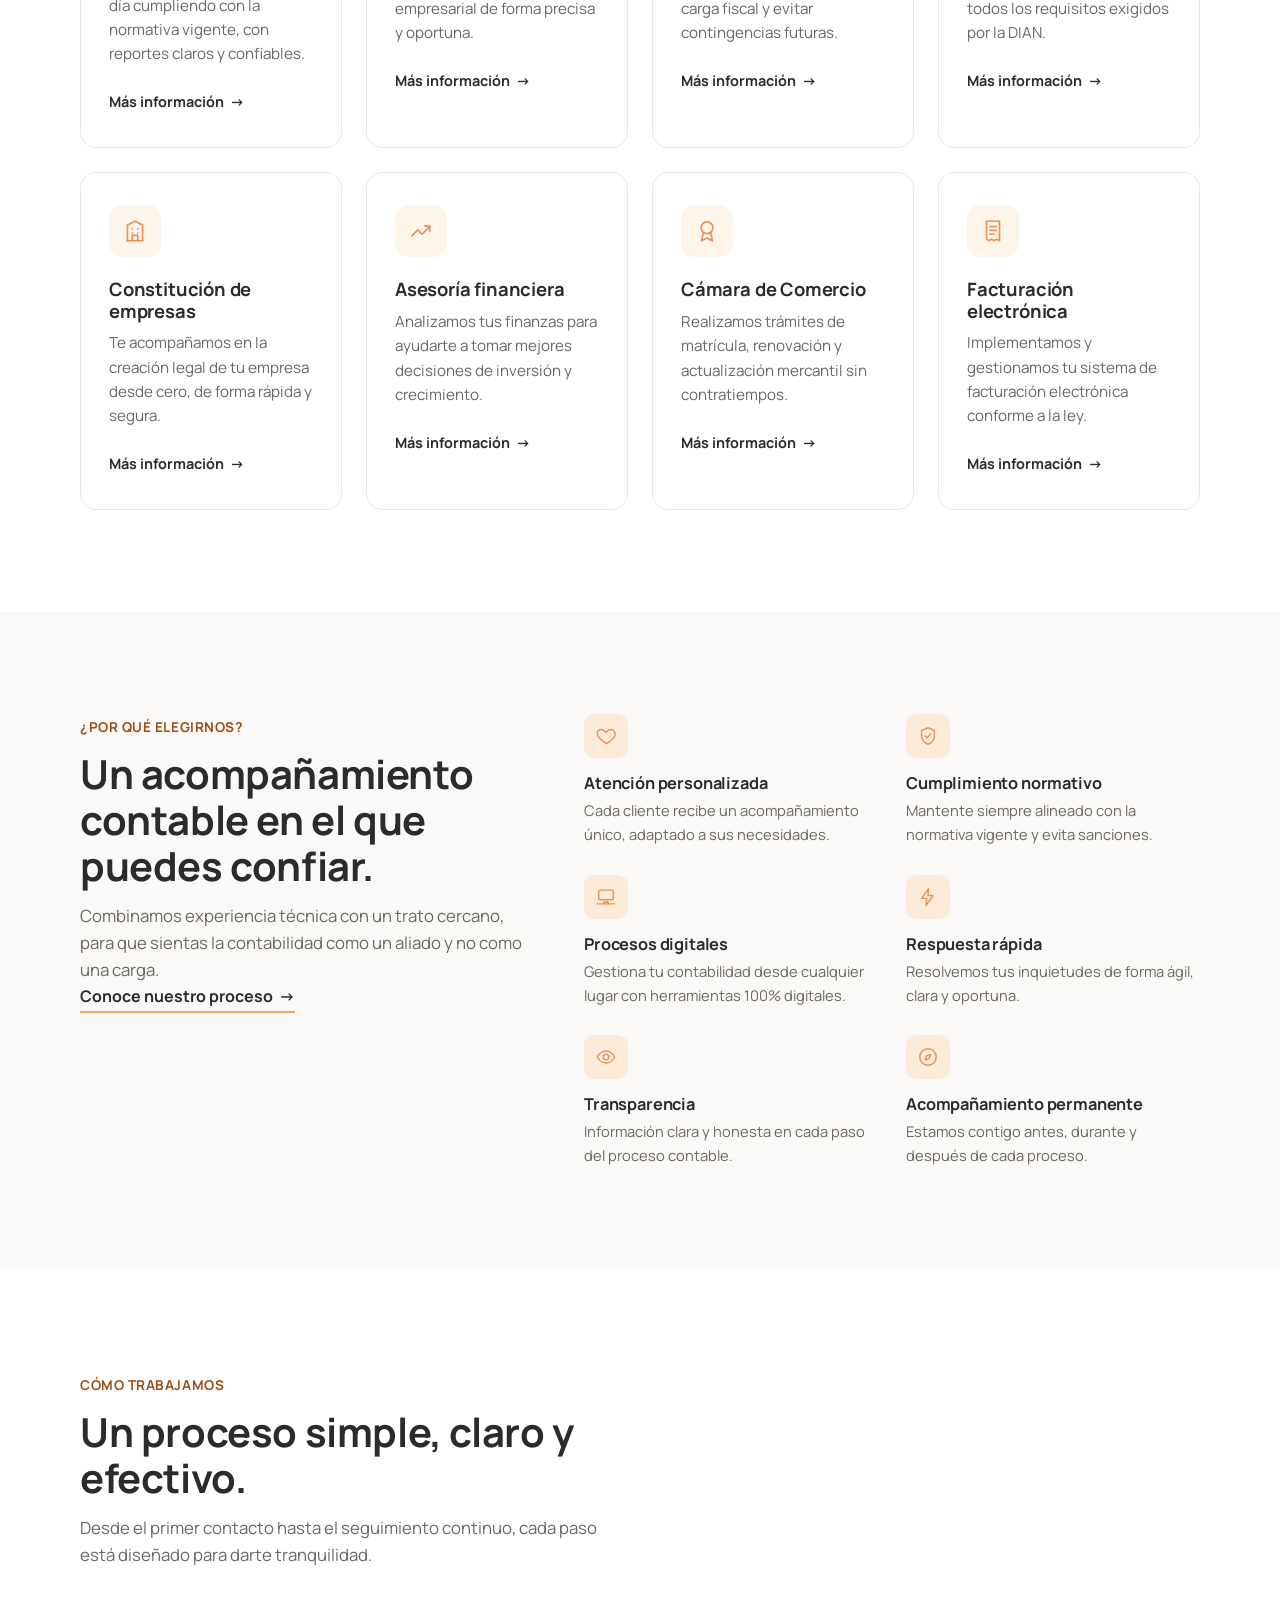
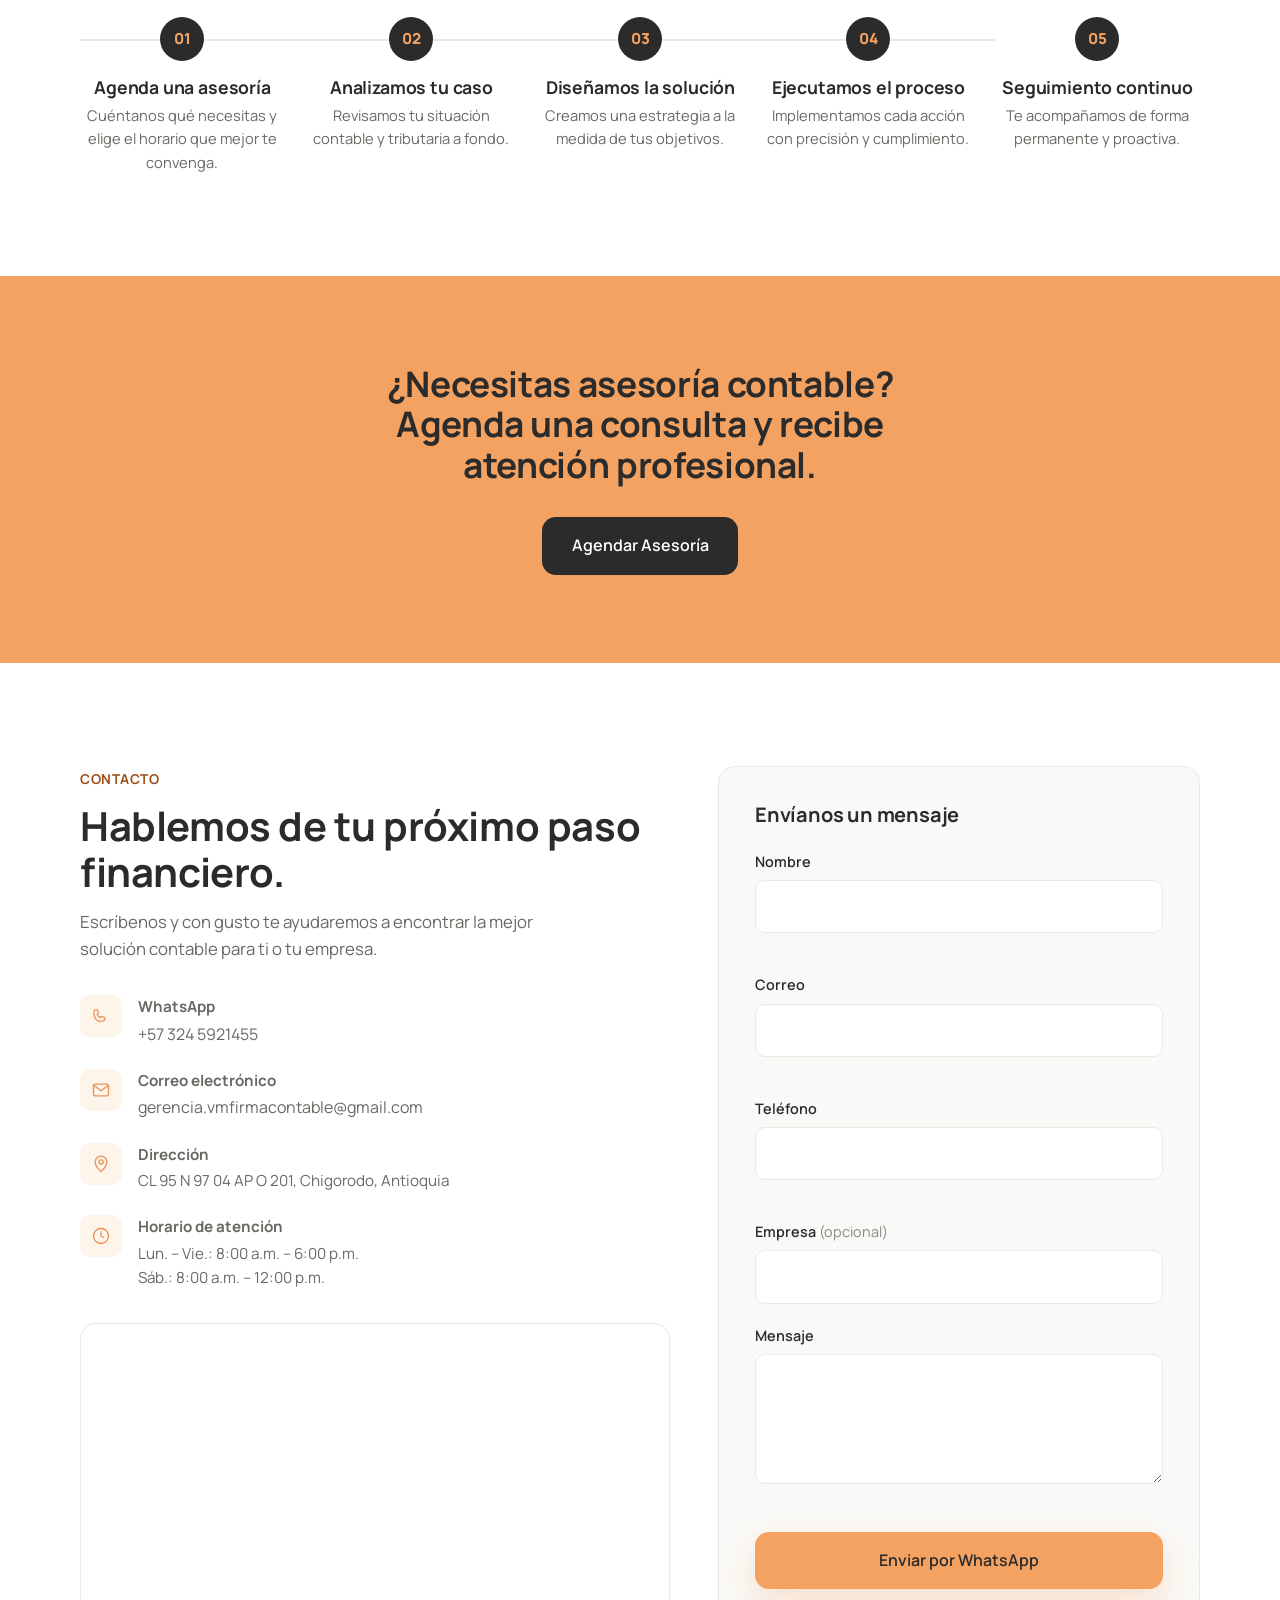
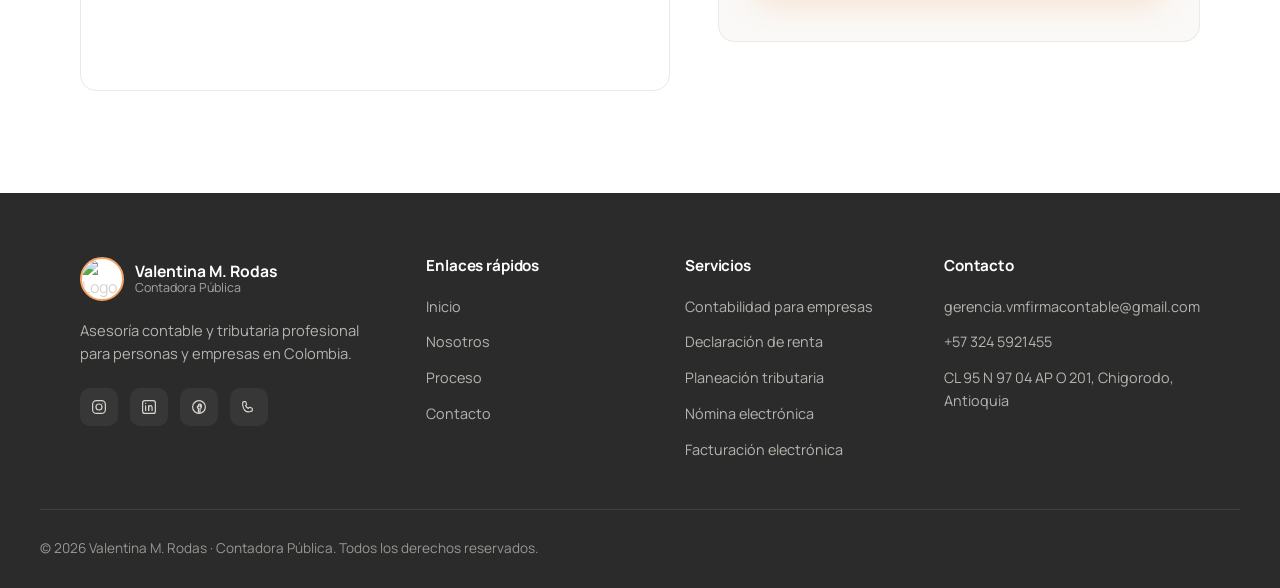
==== commit db40808d: "Correcciones CSS y Agregar Logo en el Footer" ====
--- a/index.html
+++ b/index.html
@@ -497,7 +497,9 @@
     <div class="container site-footer__grid">
       <div class="site-footer__brand">
         <a href="#inicio" class="brand" aria-label="Valentina Rodas — Ir al inicio">
-          <span class="brand__mark" aria-hidden="true">VM</span>
+           <span class="brand__mark" aria-hidden="true">
+            <img src="assets/logoVM.png" alt="Logo de Valentina Rodas">
+          </span>
           <span class="brand__text">
             <span class="brand__name">Valentina M. Rodas</span>
             <span class="brand__role">Contadora Pública</span>
--- a/css/styles.css
+++ b/css/styles.css
@@ -258,14 +258,22 @@
   display: flex;
   align-items: center;
   justify-content: center;
-  width: 40px;
-  height: 40px;
-  border-radius: var(--radius-sm);
-  background: var(--color-black);
-  color: var(--color-accent);
-  font-weight: 800;
-  font-size: 0.9rem;
-  letter-spacing: 0.02em;
+  width: 44px;
+  height: 44px;
+  border-radius: 50%;
+  background: var(--color-white);
+  border: 2px solid var(--color-accent);
+  overflow: hidden;
+  flex-shrink: 0;
+  box-sizing: border-box;
+}
+
+.brand__mark img {
+  width: 100%;
+  height: 100%;
+  object-fit: contain;
+  display: block;
+  border-radius: 50%;
 }
 
 .brand__text { display: flex; flex-direction: column; line-height: 1.2; }
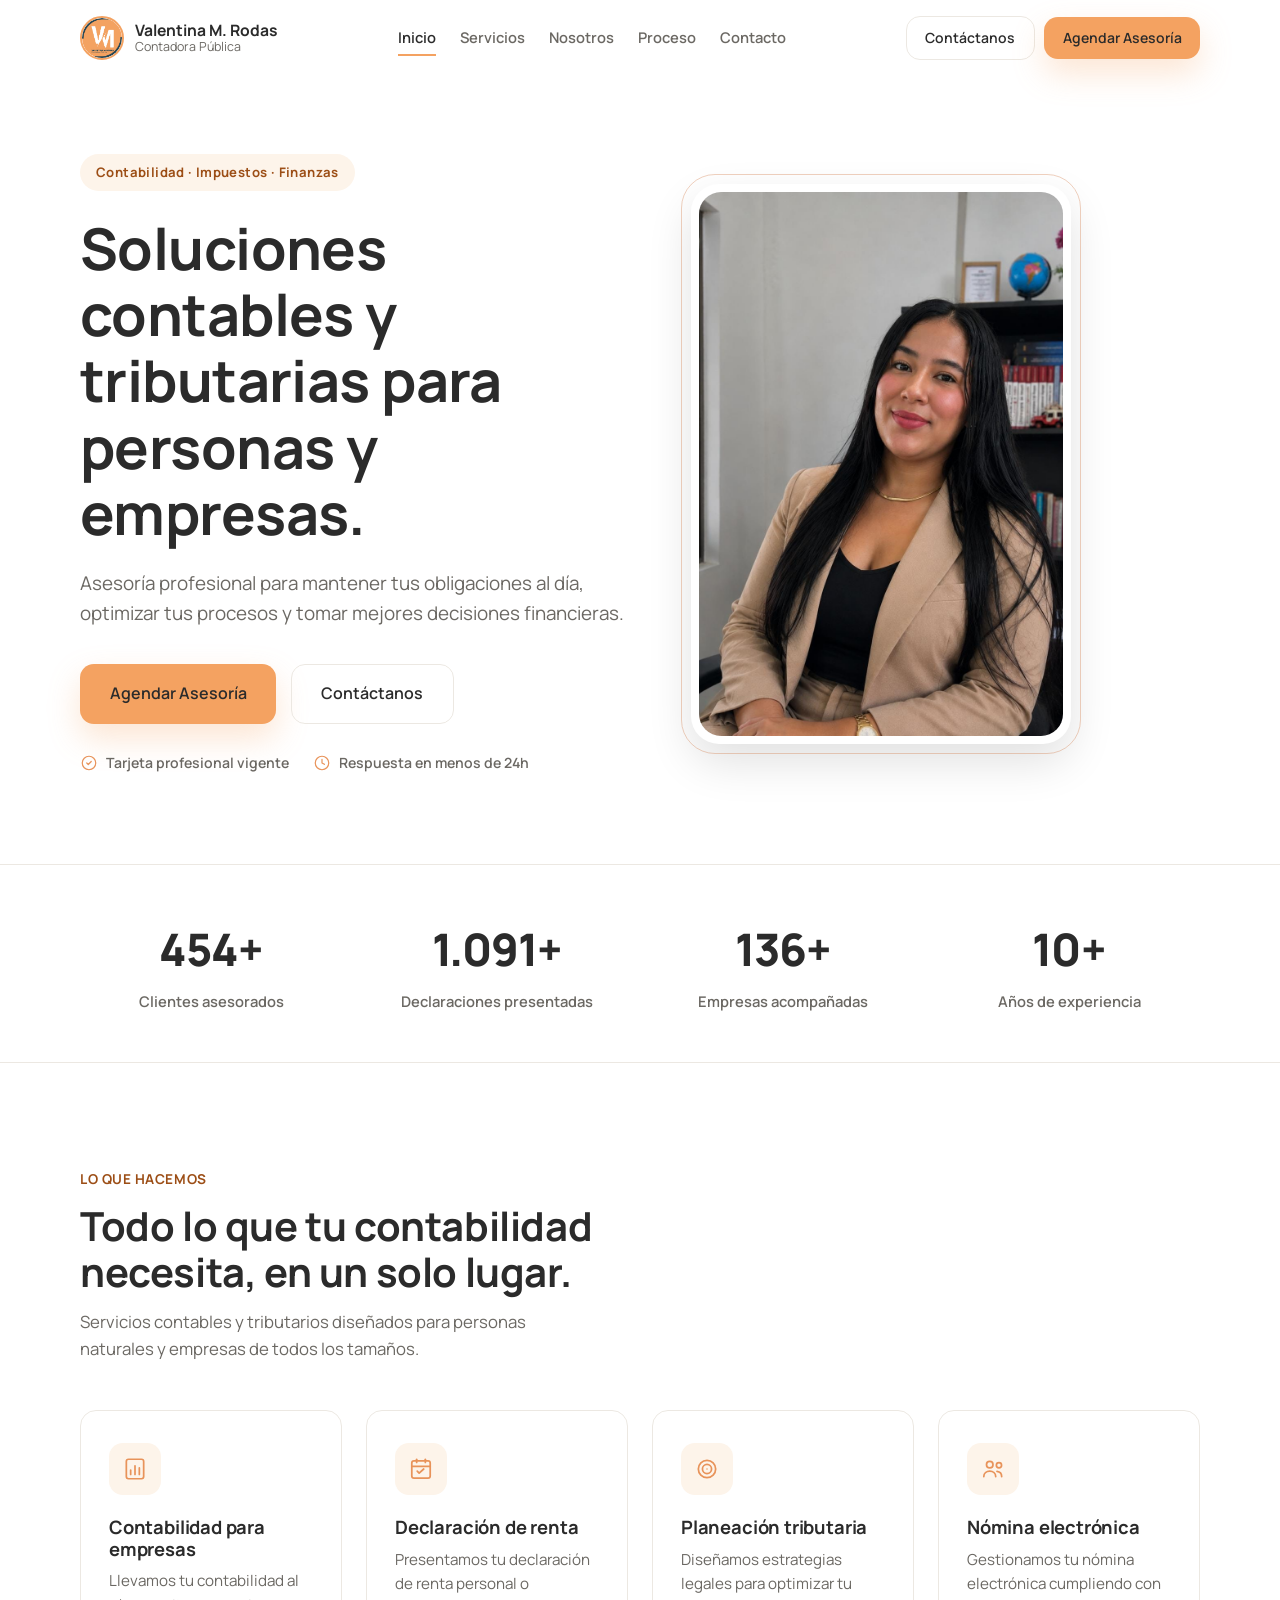
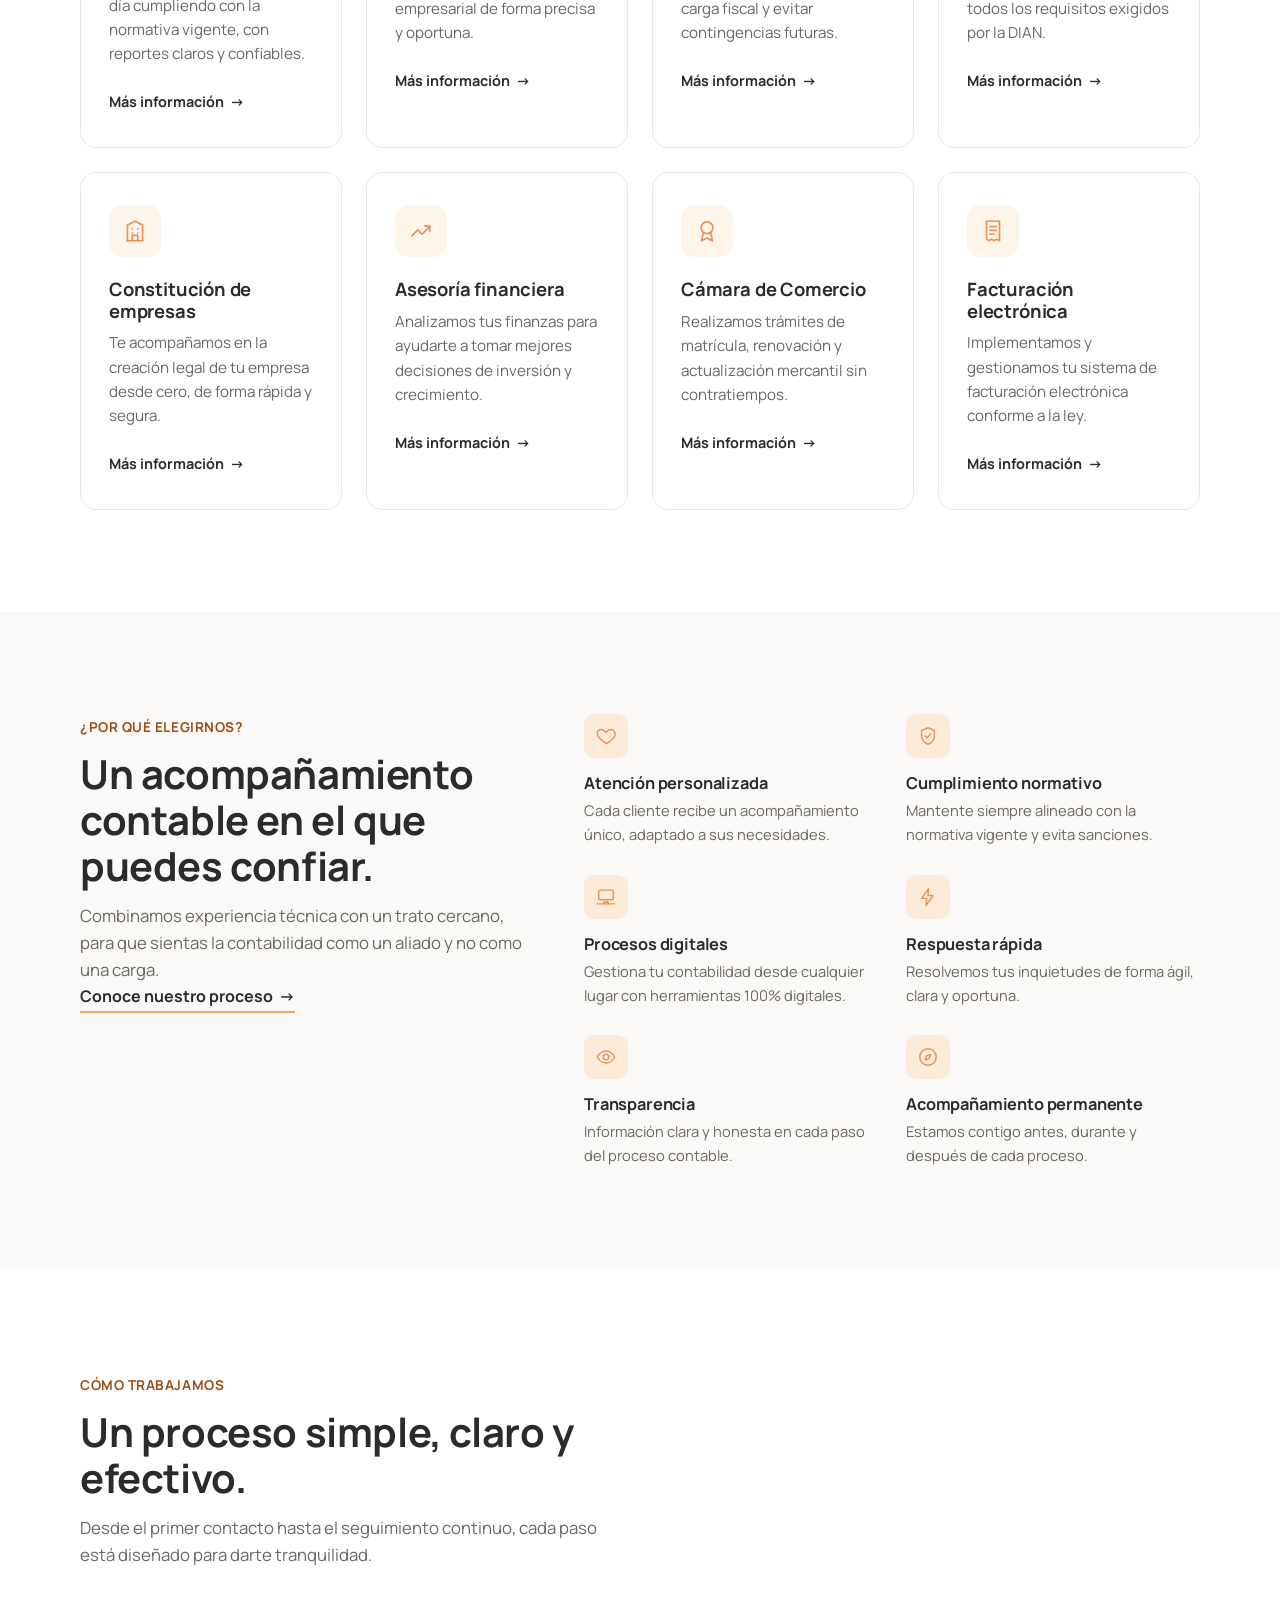
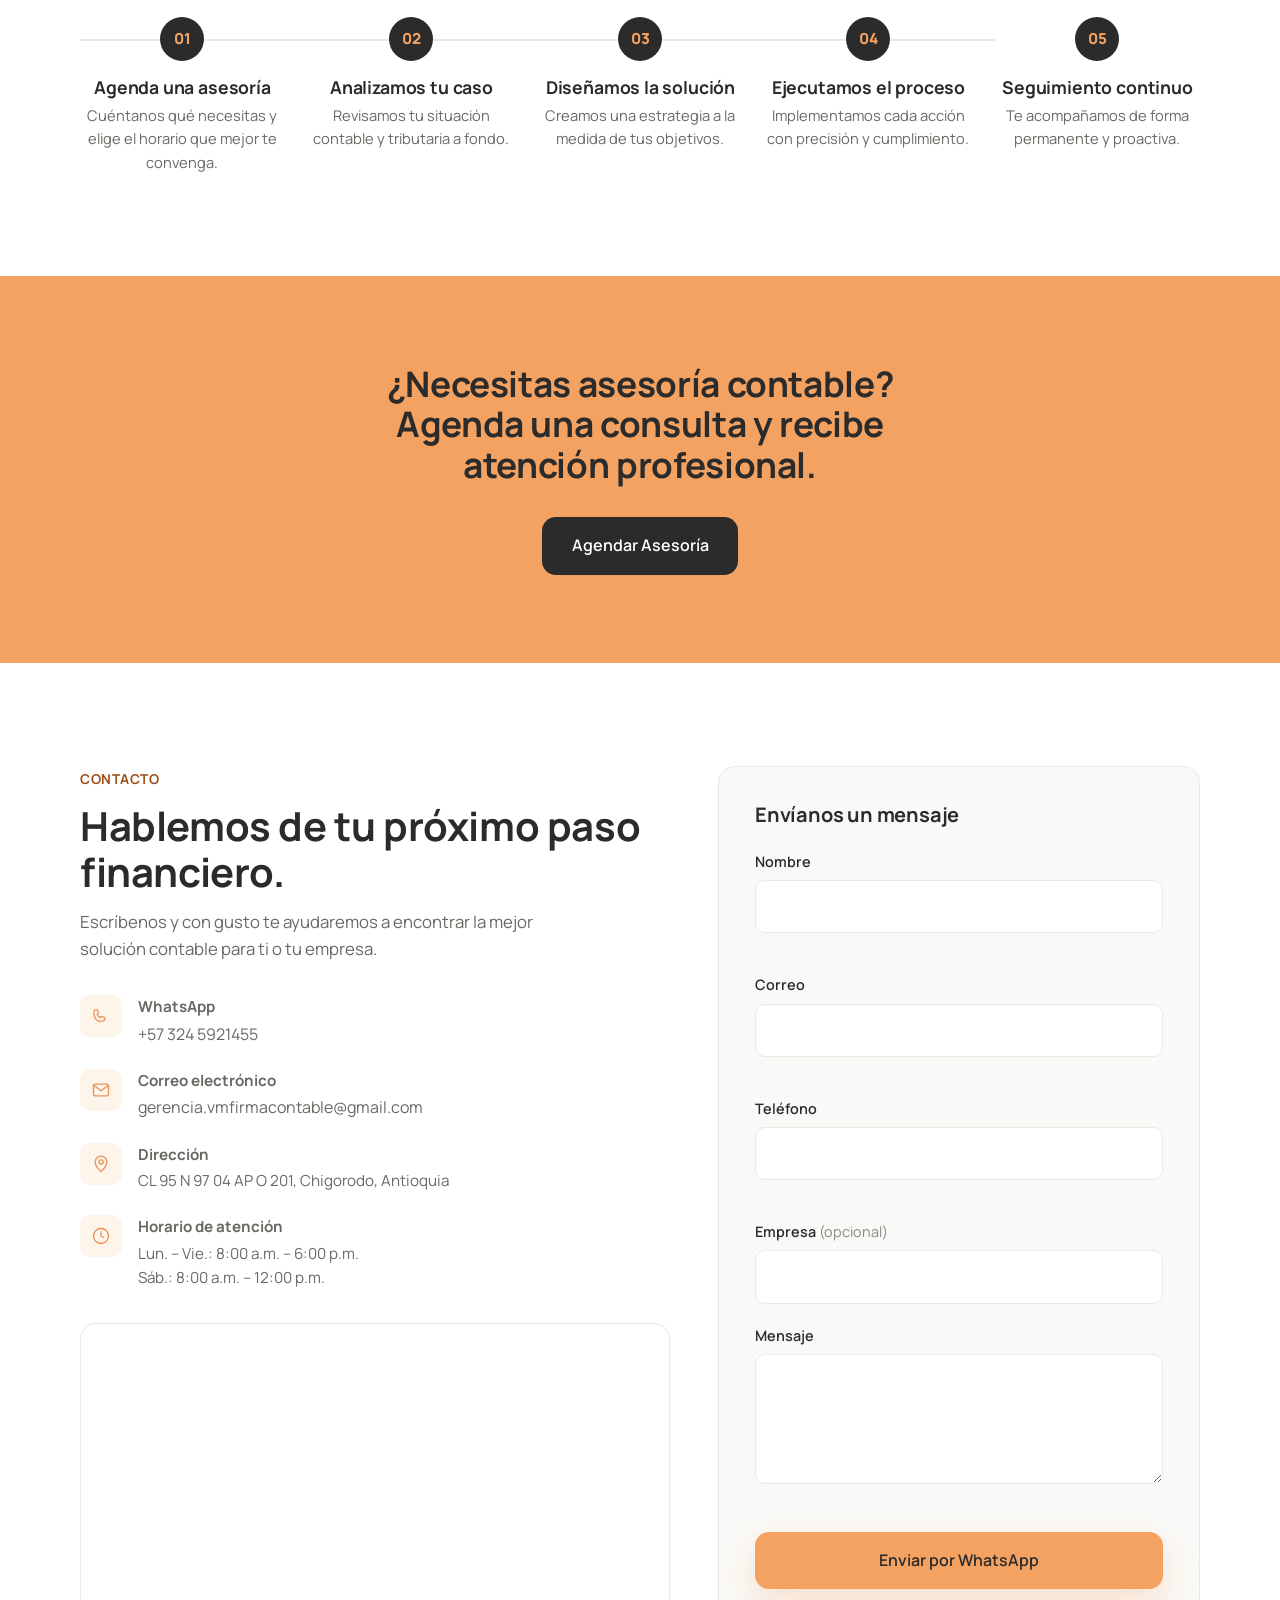
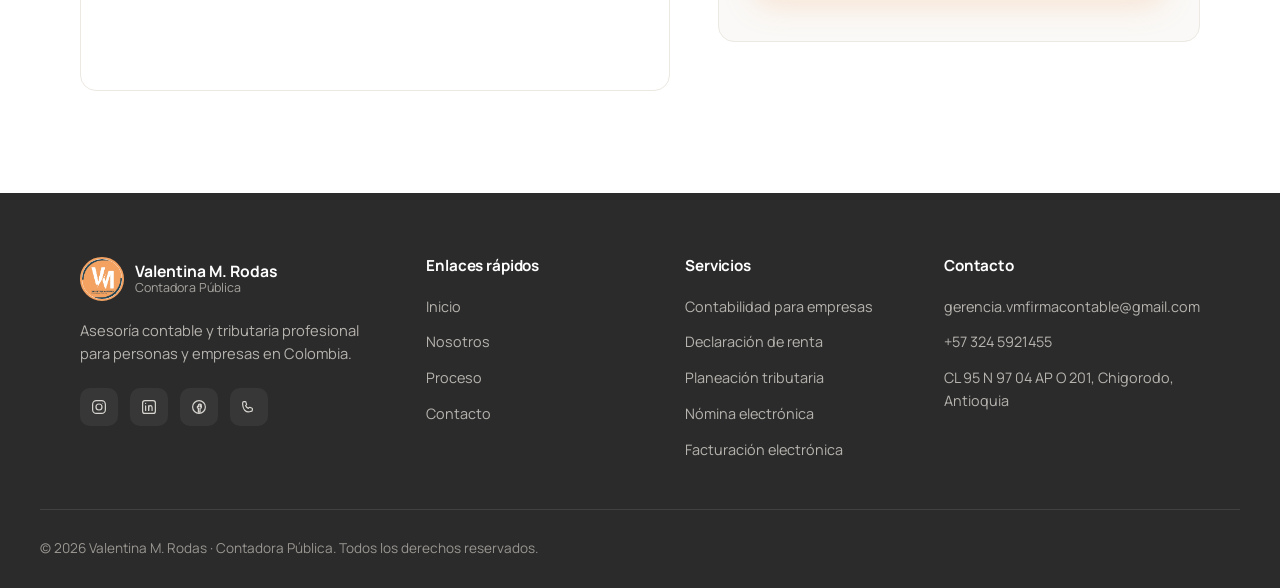
==== commit c17a040b: "actualizacion nombre logo" ====
--- a/index.html
+++ b/index.html
@@ -65,7 +65,7 @@
     <div class="container site-header__inner">
       <a href="#inicio" class="brand" aria-label="Valentina Rodas — Ir al inicio">
         <span class="brand__mark" aria-hidden="true">
-        <img src="assets/logoVM.png" alt="Logo de Valentina Rodas">
+        <img src="assets/LogoVM.png" alt="Logo de Valentina Rodas">
       </span>
         <span class="brand__text">
           <span class="brand__name">Valentina M. Rodas</span>
@@ -498,7 +498,7 @@
       <div class="site-footer__brand">
         <a href="#inicio" class="brand" aria-label="Valentina Rodas — Ir al inicio">
            <span class="brand__mark" aria-hidden="true">
-            <img src="assets/logoVM.png" alt="Logo de Valentina Rodas">
+            <img src="assets/LogoVM.png" alt="Logo de Valentina Rodas">
           </span>
           <span class="brand__text">
             <span class="brand__name">Valentina M. Rodas</span>
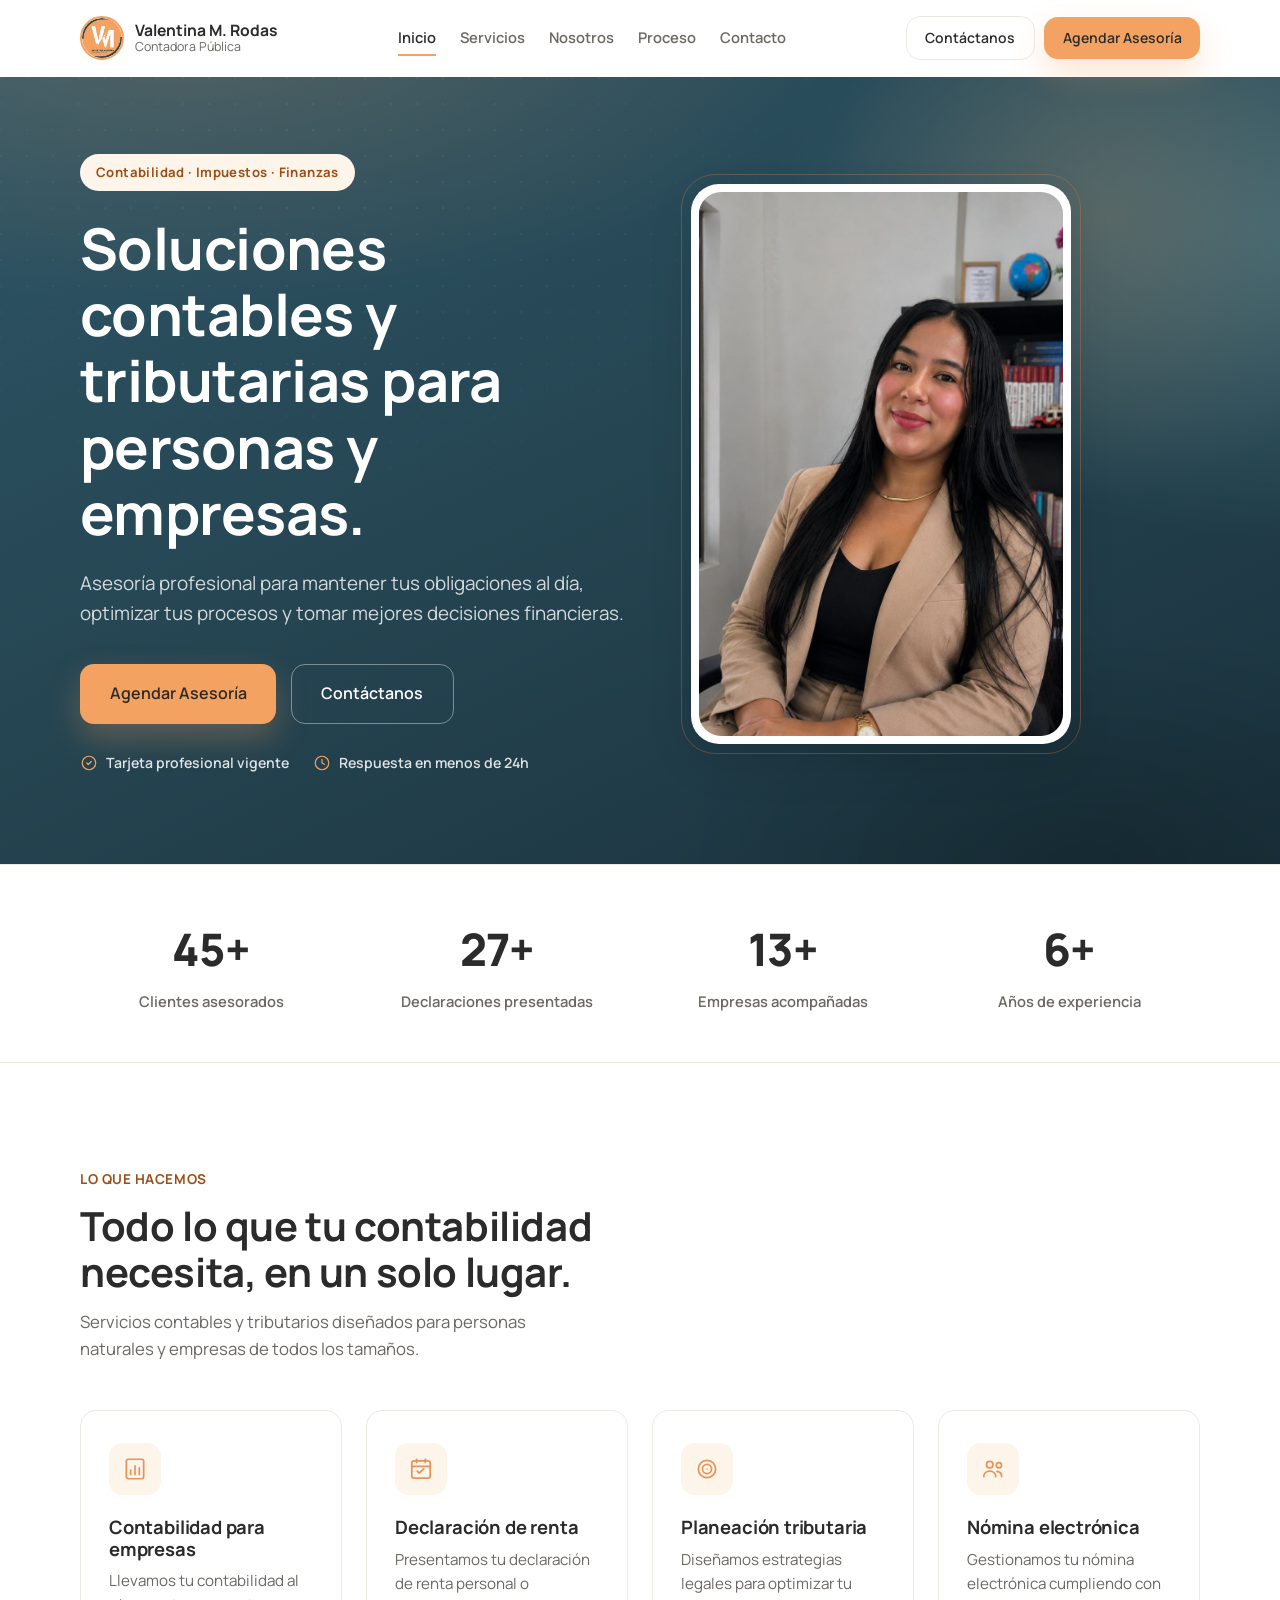
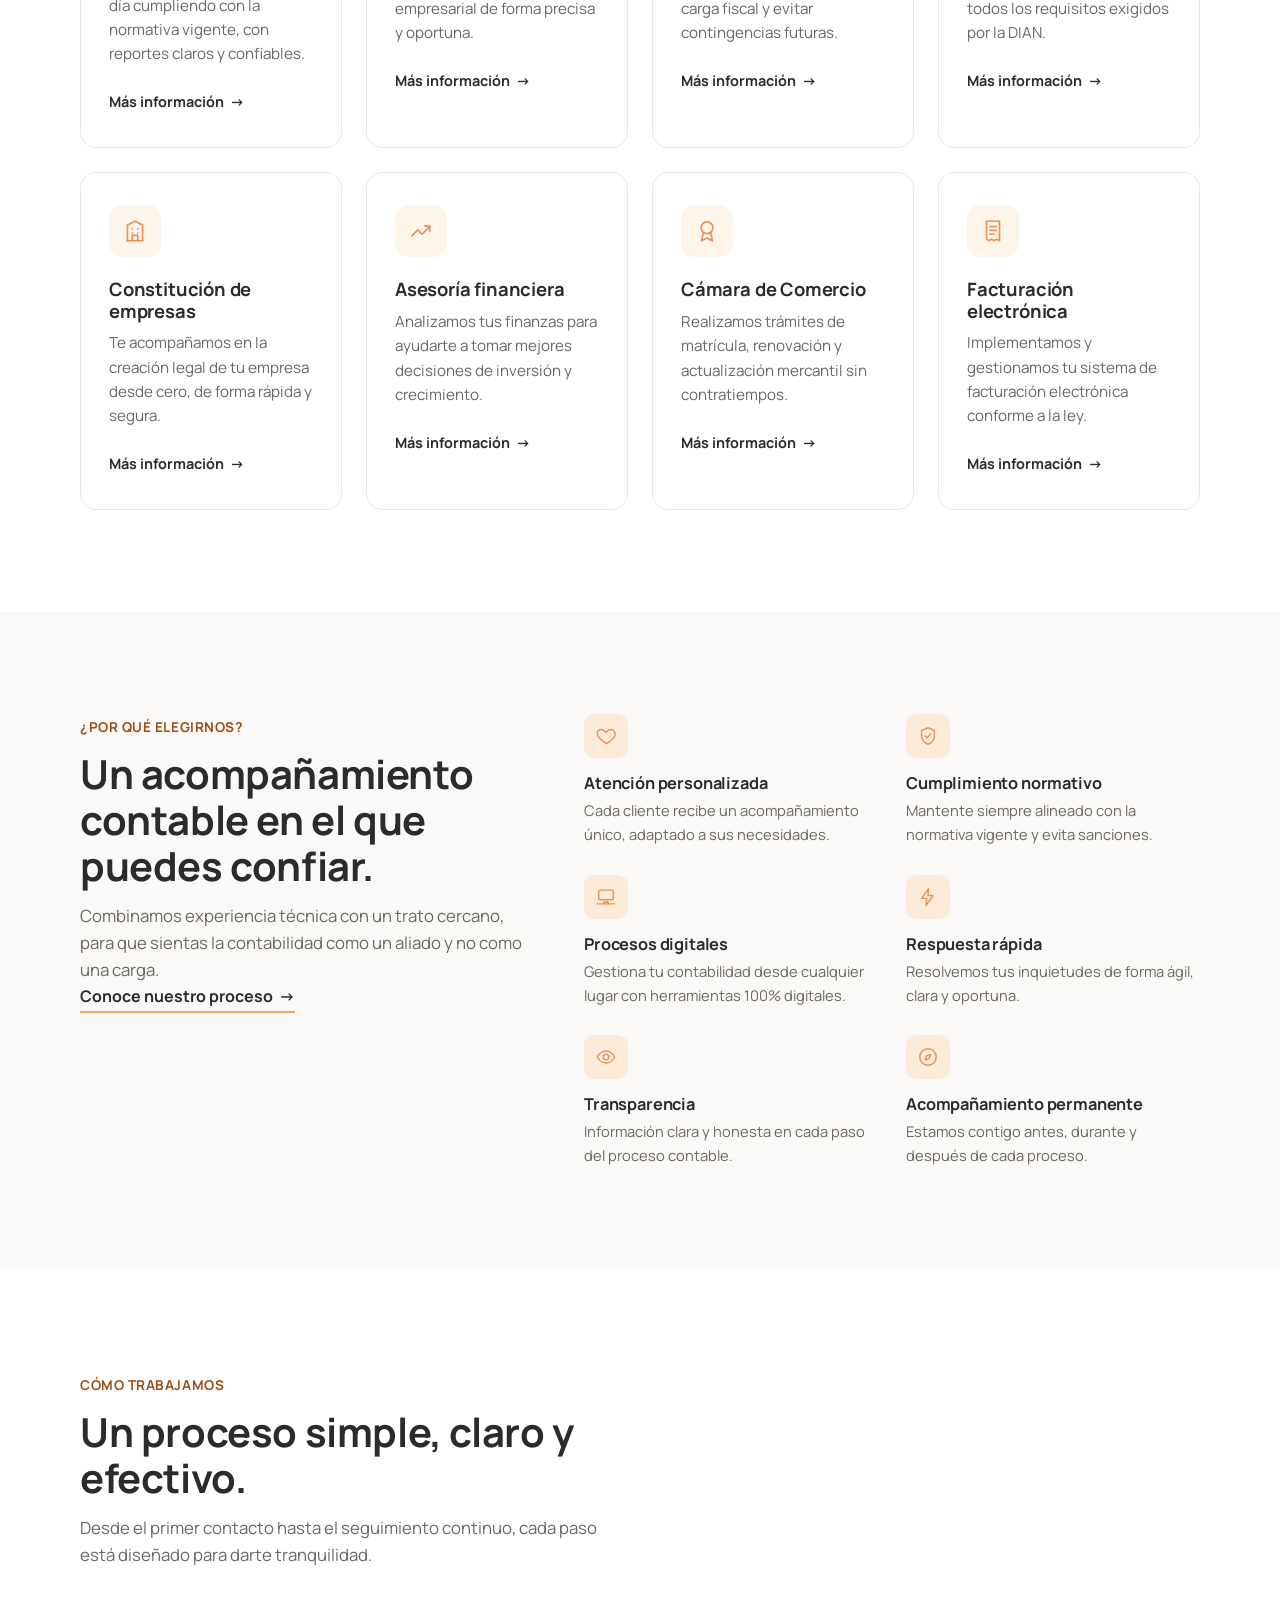
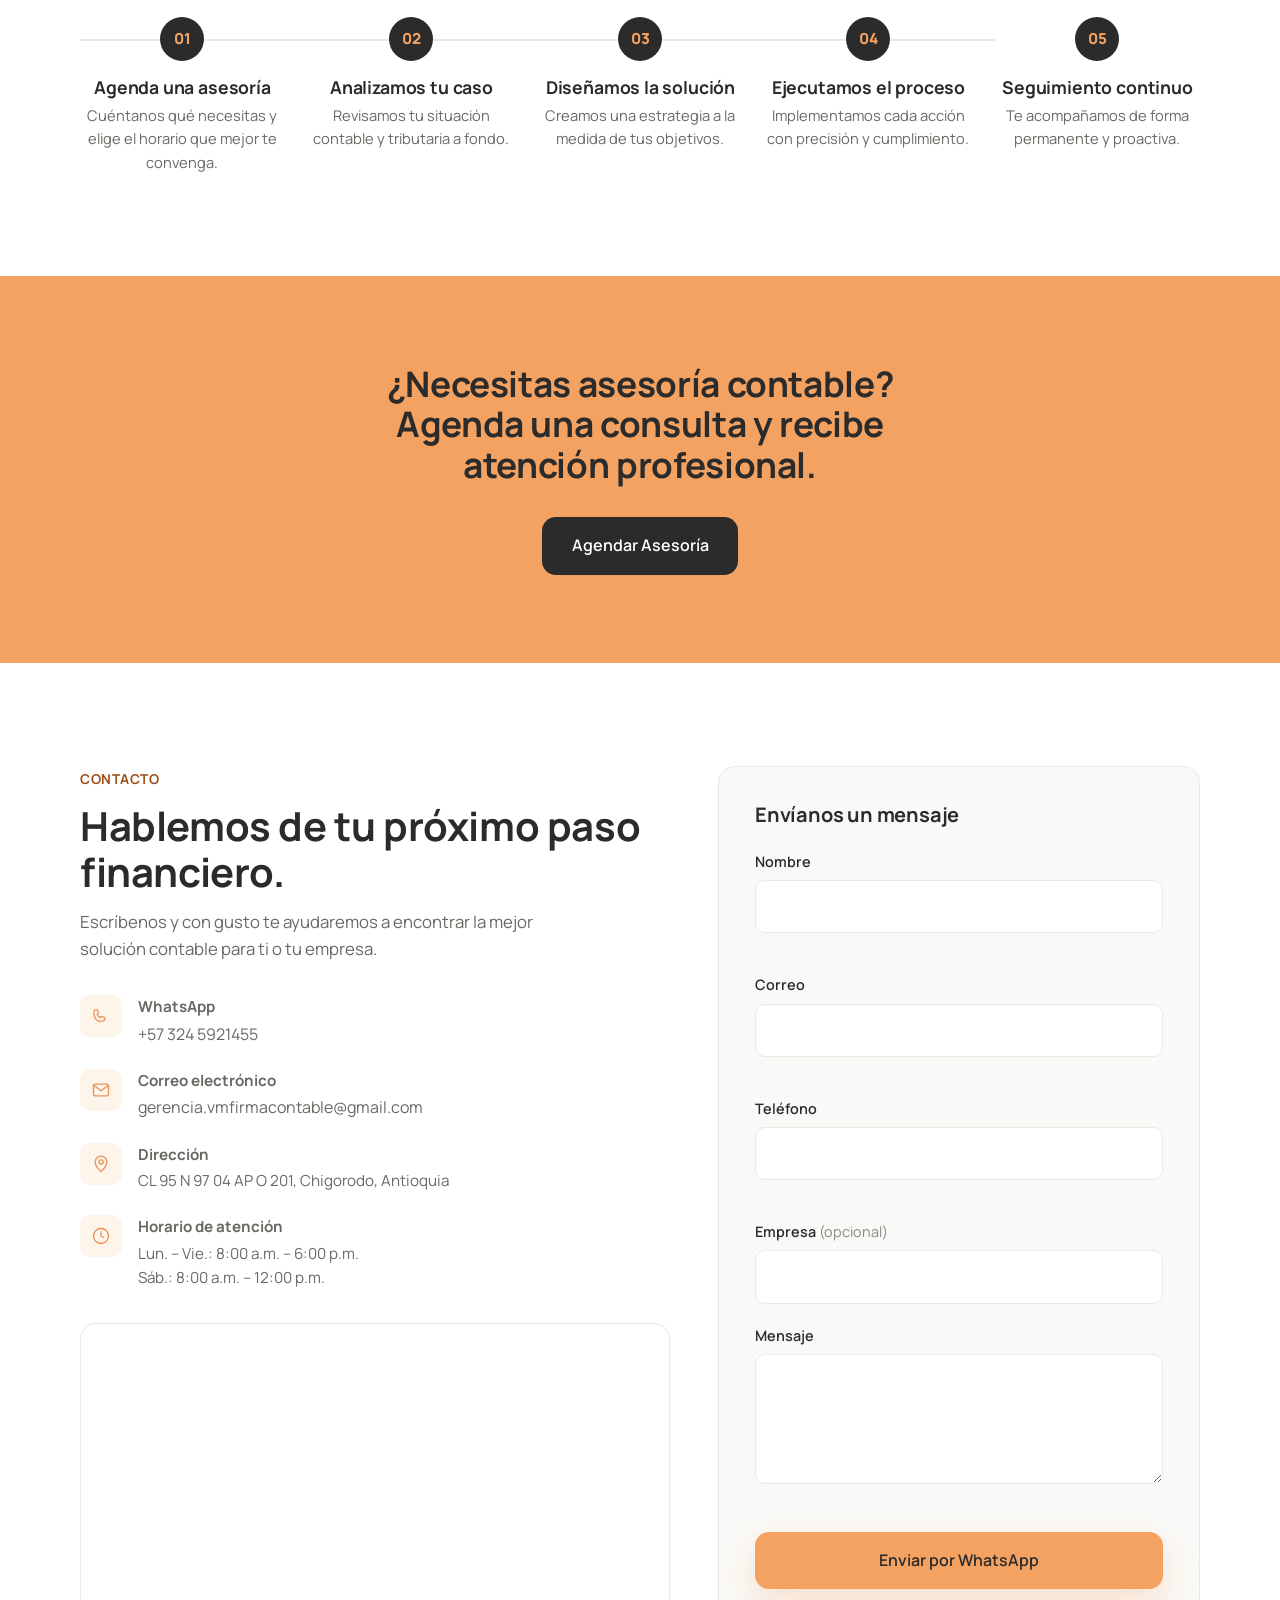
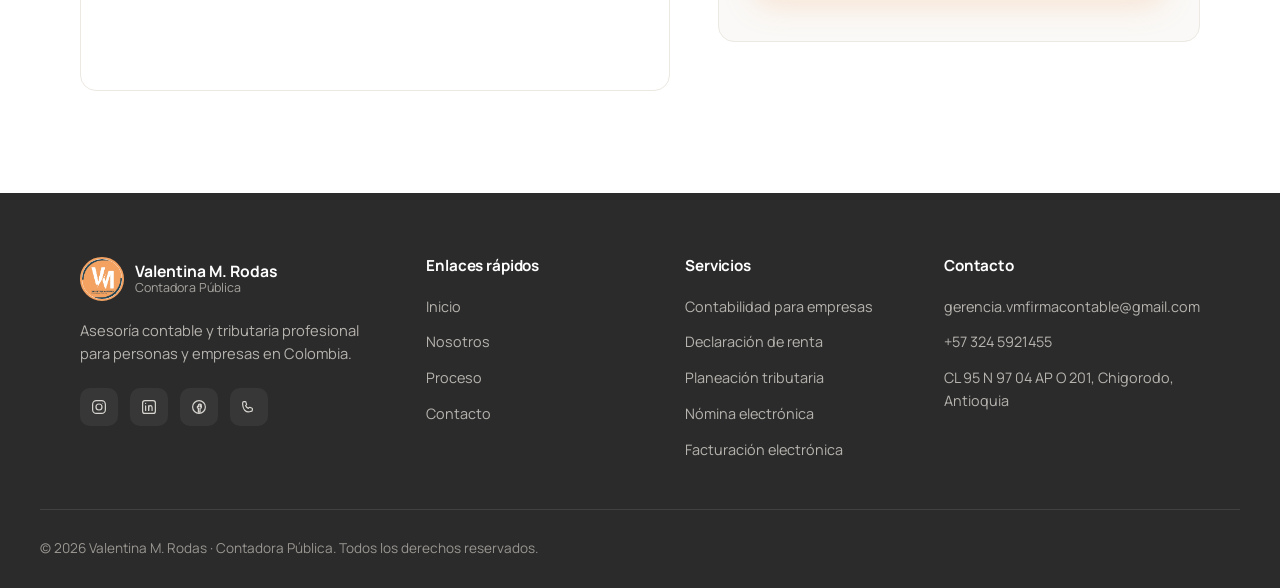
==== commit 911e693d: "Cambio de fondo, arreglo de menu desplegable y diseño responsive" ====
--- a/index.html
+++ b/index.html
@@ -17,7 +17,7 @@
   <meta property="og:description" content="Asesoría profesional para mantener tus obligaciones al día, optimizar tus procesos y tomar mejores decisiones financieras.">
 
 
-  <link rel="icon" type="image/svg+xml" href="assets/logoVM.png">
+  <link rel="icon" type="image/svg+xml" href="assets/LogoVM.png">
 
   <link rel="preconnect" href="https://fonts.googleapis.com">
   <link rel="preconnect" href="https://fonts.gstatic.com" crossorigin>
@@ -129,25 +129,26 @@
         <div class="image-frame">
           <img src="assets/face.jpeg" alt="Valentina Rodas, Contadora Pública">
         </div>
+      </div>
     </section>
 
     <!-- ===================== TRUST / STATS ===================== -->
     <section class="stats" aria-label="Resultados y trayectoria">
       <div class="container stats__grid">
         <div class="stat reveal">
-          <p class="stat__number" data-count-target="500" data-suffix="+">500+</p>
+          <p class="stat__number" data-count-target="50" data-suffix="+">50+</p>
           <p class="stat__label">Clientes asesorados</p>
         </div>
         <div class="stat reveal">
-          <p class="stat__number" data-count-target="1200" data-suffix="+">1.200+</p>
+          <p class="stat__number" data-count-target="30" data-suffix="+">30+</p>
           <p class="stat__label">Declaraciones presentadas</p>
         </div>
         <div class="stat reveal">
-          <p class="stat__number" data-count-target="150" data-suffix="+">150+</p>
+          <p class="stat__number" data-count-target="15" data-suffix="+">15+</p>
           <p class="stat__label">Empresas acompañadas</p>
         </div>
         <div class="stat reveal">
-          <p class="stat__number" data-count-target="12" data-suffix="+">12+</p>
+          <p class="stat__number" data-count-target="7" data-suffix="+">7+</p>
           <p class="stat__label">Años de experiencia</p>
         </div>
       </div>
--- a/css/styles.css
+++ b/css/styles.css
@@ -360,6 +360,7 @@
 
 @media (max-width: 1139px) {
   .main-nav {
+    display: block;
     position: absolute;
     top: 76px; left: 0; right: 0;
     background: var(--color-white);
@@ -398,11 +399,46 @@
    HERO
    ============================================================= */
 .hero {
+  position: relative;
   padding: clamp(2.5rem, 6vw, 5rem) 0 clamp(3rem, 7vw, 6rem);
   overflow: hidden;
+  isolation: isolate;
+  background-color: #1e3944;
+  background-image:
+    radial-gradient(ellipse 85% 65% at 15% -10%, rgba(244, 162, 97, 0.20), transparent 60%),
+    radial-gradient(ellipse 70% 60% at 105% 20%, rgba(96, 150, 163, 0.45), transparent 65%),
+    radial-gradient(ellipse 55% 50% at 85% 100%, rgba(0, 0, 0, 0.22), transparent 60%),
+    linear-gradient(155deg, #2d5566 0%, #264653 45%, #1a323d 100%);
+}
+
+.hero::before {
+  content: "";
+  position: absolute;
+  inset: 0;
+  background-image: radial-gradient(circle at 1px 1px, rgba(255, 255, 255, 0.07) 1px, transparent 0);
+  background-size: 26px 26px;
+  -webkit-mask-image: radial-gradient(ellipse 70% 70% at 25% 15%, #000 0%, transparent 72%);
+  mask-image: radial-gradient(ellipse 70% 70% at 25% 15%, #000 0%, transparent 72%);
+  pointer-events: none;
+  z-index: 0;
+}
+
+.hero::after {
+  content: "";
+  position: absolute;
+  width: min(46vw, 560px);
+  aspect-ratio: 1;
+  right: clamp(-160px, -8vw, -40px);
+  top: -18%;
+  background: radial-gradient(circle, rgba(244, 162, 97, 0.18), transparent 72%);
+  border-radius: 50%;
+  pointer-events: none;
+  z-index: 0;
 }
 
 .hero__inner {
+  position: relative;
+  z-index: 1;
   display: grid;
   gap: 3rem;
   align-items: center;
@@ -425,11 +461,12 @@
   font-size: clamp(2.3rem, 5.2vw, 3.6rem);
   max-width: 22ch;
   margin-bottom: 1.4rem;
+  color: #FFFFFF;
 }
 
 .hero__subtitle {
   font-size: clamp(1.02rem, 1.6vw, 1.18rem);
-  color: var(--color-text-secondary);
+  color: rgba(255, 255, 255, 0.8);
   max-width: 46ch;
   margin-bottom: 2.2rem;
 }
@@ -452,9 +489,18 @@
   gap: 0.5rem;
   font-size: 0.88rem;
   font-weight: 600;
-  color: var(--color-text-secondary);
-}
-.hero__meta svg { width: 18px; height: 18px; color: var(--color-accent-dark); flex-shrink: 0; }
+  color: rgba(255, 255, 255, 0.85);
+}
+.hero__meta svg { width: 18px; height: 18px; color: var(--color-accent); flex-shrink: 0; }
+
+.hero .btn--ghost {
+  color: #FFFFFF;
+  border-color: rgba(255, 255, 255, 0.4);
+}
+.hero .btn--ghost:hover {
+  border-color: #FFFFFF;
+  background: rgba(255, 255, 255, 0.08);
+}
 
 .hero__visual svg { width: 100%; height: auto; }
 .hero__visual .deco-dot { animation: float 6s ease-in-out infinite; }
@@ -957,8 +1003,9 @@
 
 .image-frame {
   position: relative;
-  width: 380px;
-  height: 560px;
+  width: 100%;
+  max-width: 380px;
+  aspect-ratio: 380 / 560;
   padding: 8px;
   border-radius: 28px;
   background: #fff;
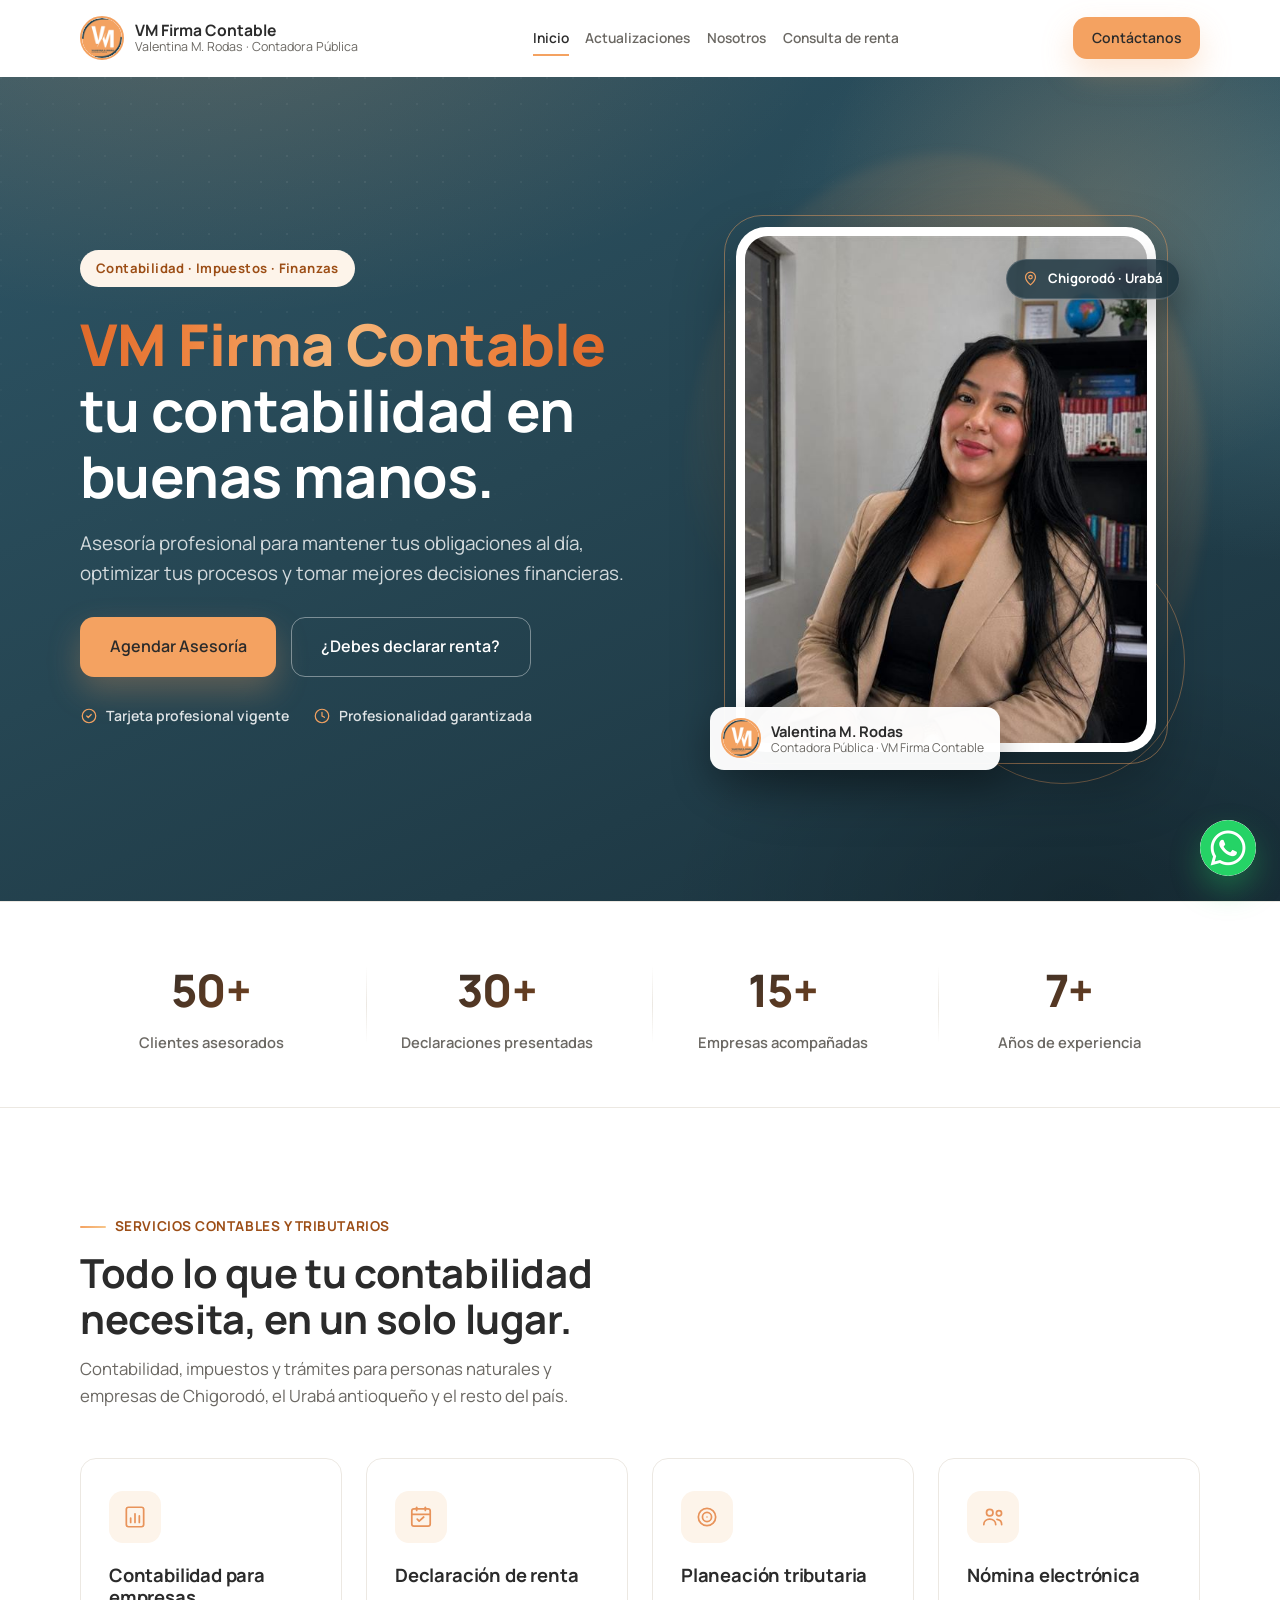
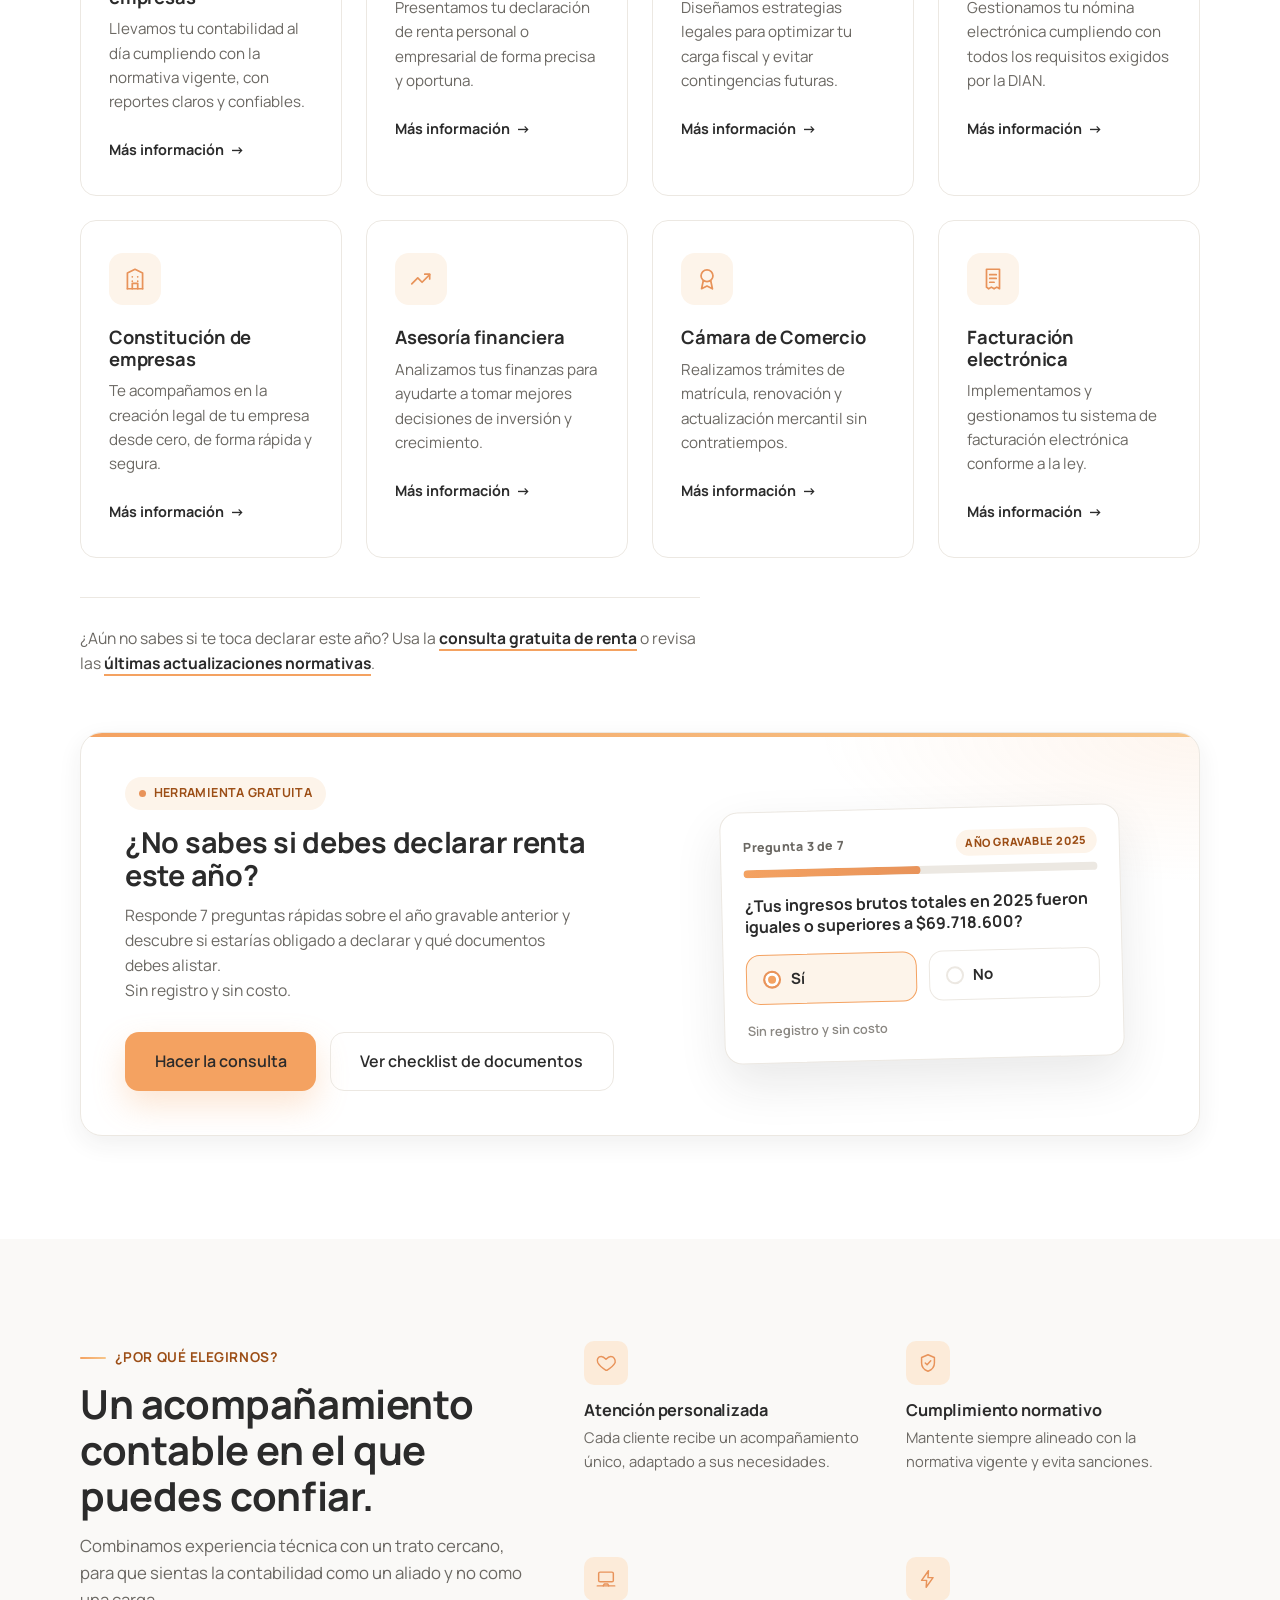
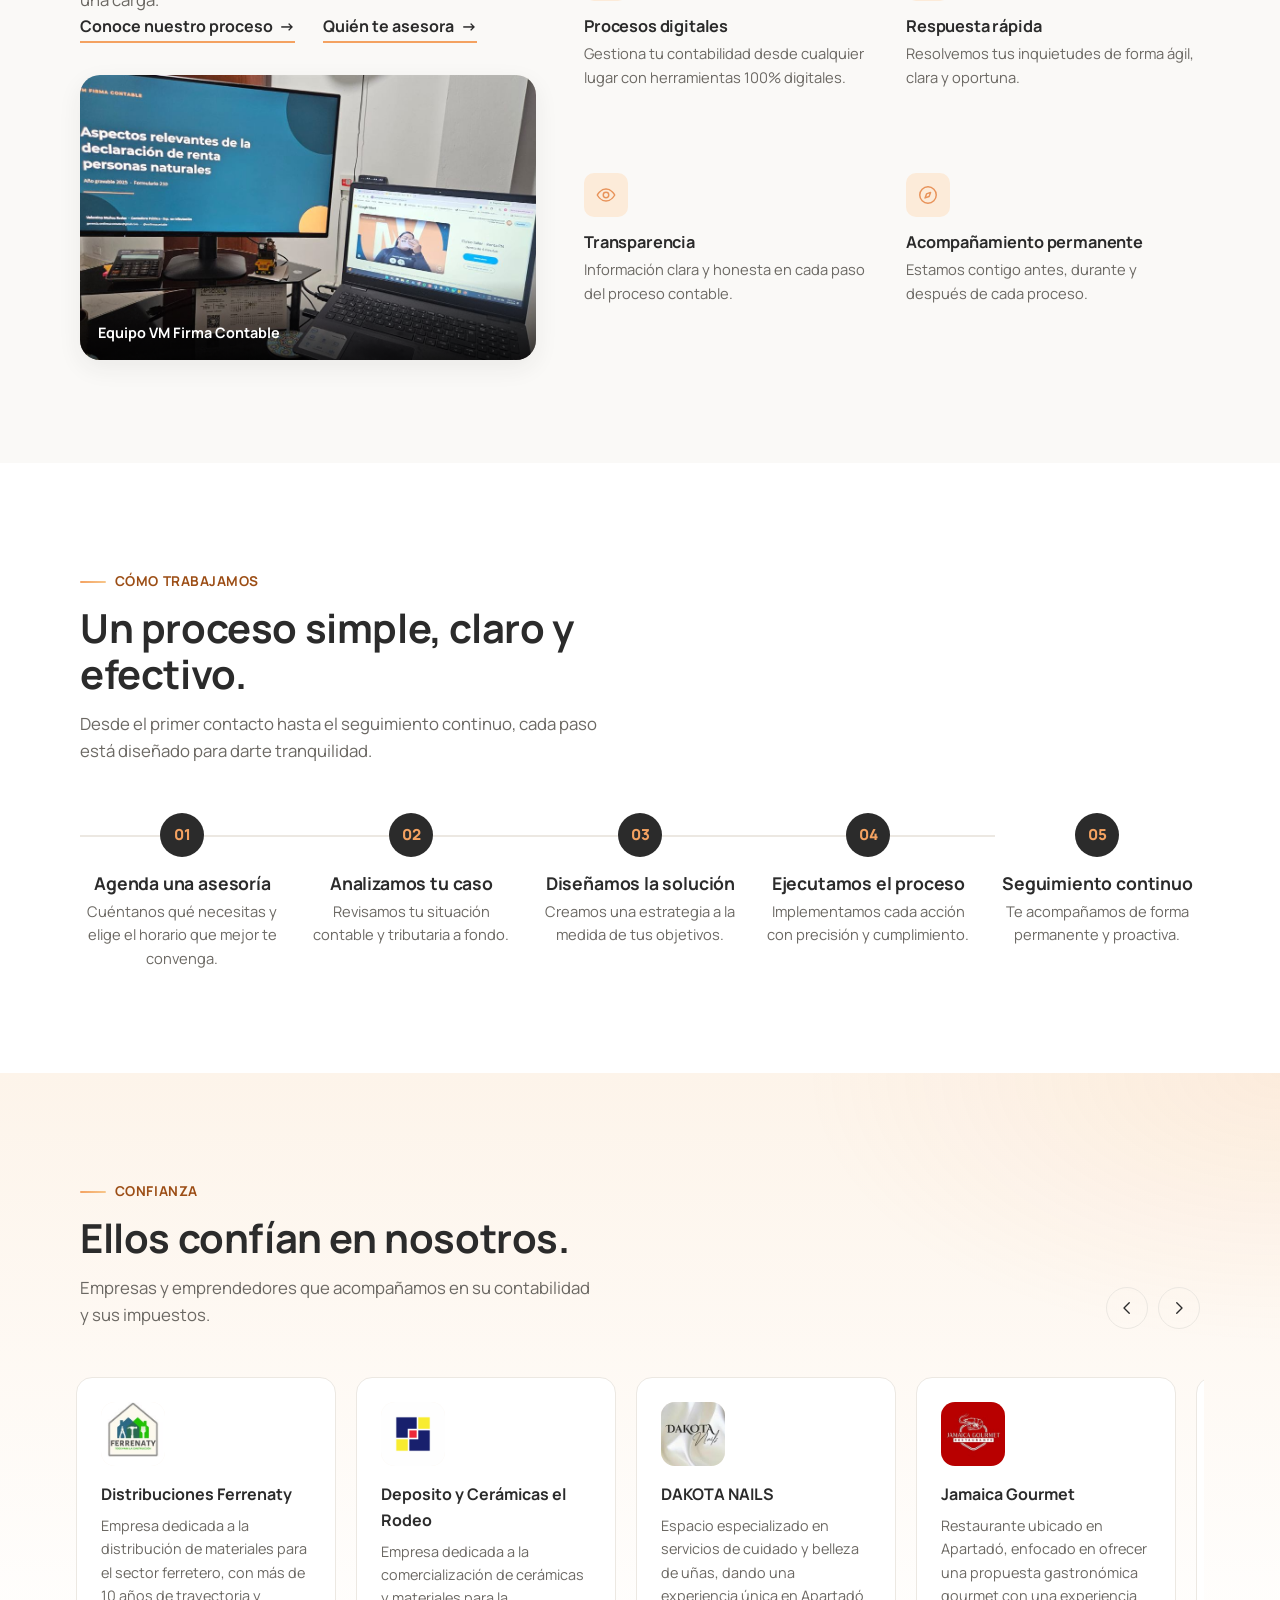
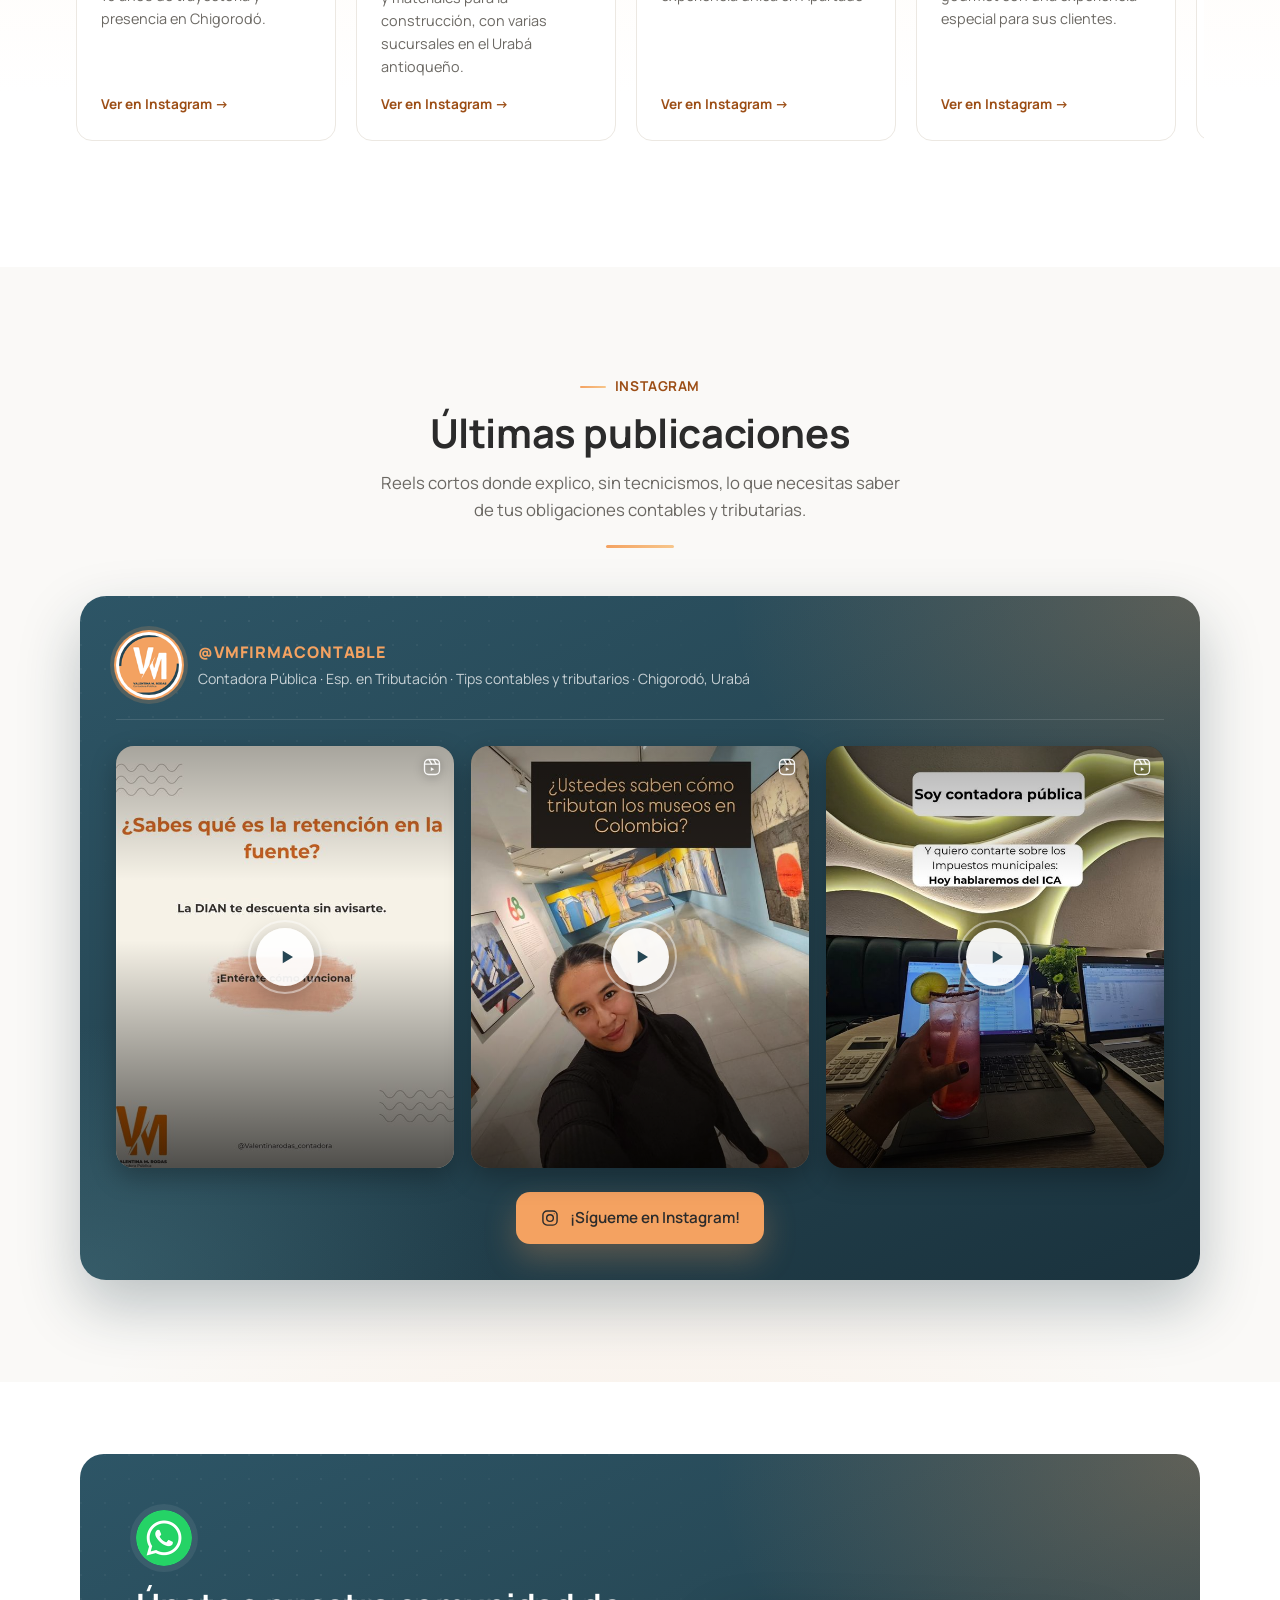
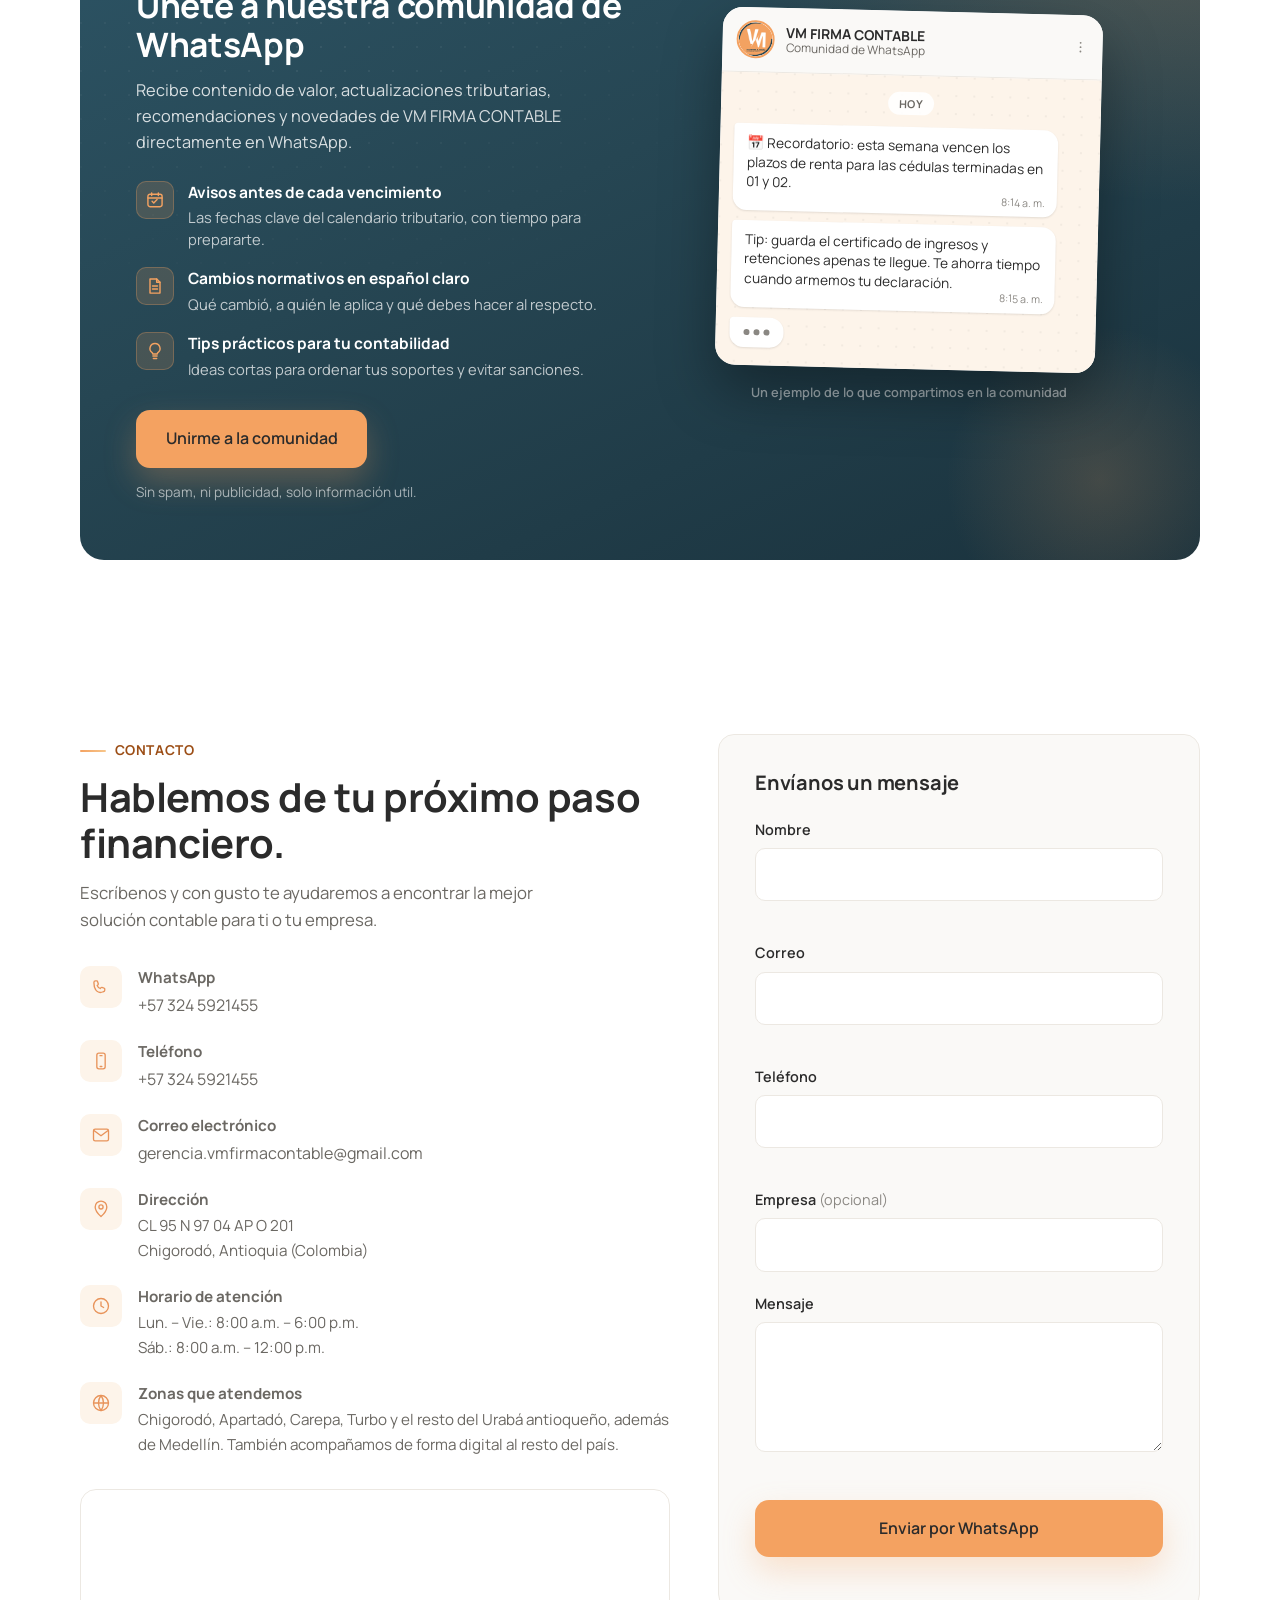
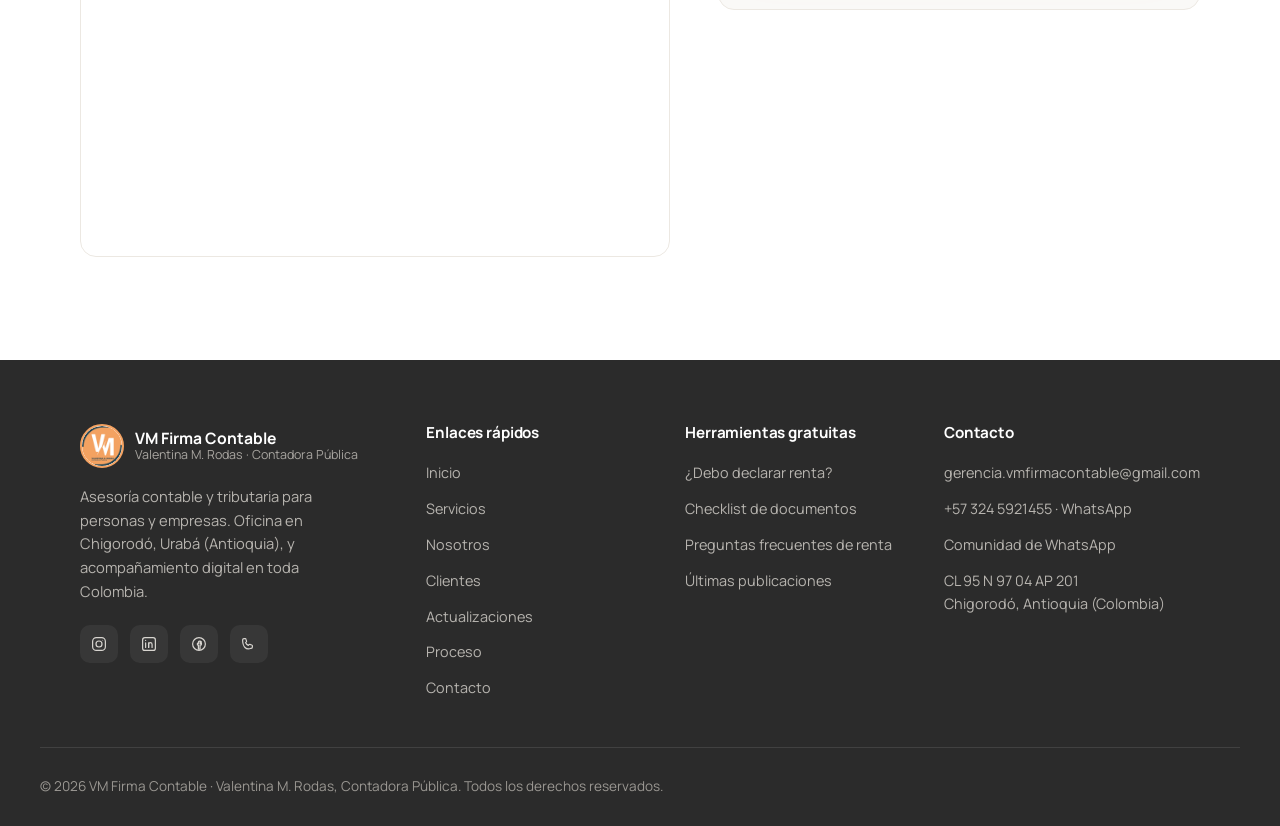
==== commit 5d41e36f: "website upload" ====
--- a/index.html
+++ b/index.html
@@ -1,93 +1,195 @@
 <!DOCTYPE html>
-<html lang="es">
+<html lang="es-CO">
 <head>
   <meta charset="UTF-8">
   <meta name="viewport" content="width=device-width, initial-scale=1.0">
-  <title>Valentina Rodas | Contadora Pública — Asesoría Contable y Tributaria</title>
-  <meta name="description" content="Asesoría contable y tributaria profesional para personas y empresas. Contabilidad, declaración de renta, nómina electrónica, planeación tributaria y más. Agenda tu asesoría hoy.">
-  <meta name="author" content="Valentina Rodas">
-  <meta name="robots" content="index, follow">
+  <title>Asesoría Contable y Tributaria en Chigorodó | VM Firma Contable</title>
+  <meta name="description" content="Contadora pública en Chigorodó, Urabá: contabilidad para empresas, declaración de renta, nómina y facturación electrónica y planeación tributaria.">
+  <meta name="author" content="Valentina M. Rodas">
+  <meta name="robots" content="index, follow, max-snippet:-1, max-image-preview:large, max-video-preview:-1">
   <meta name="theme-color" content="#F4A261">
 
-  <!-- Open Graph -->
+  <!-- URL canónica: evita que /index.html, parámetros o variantes
+       se indexen como páginas distintas. -->
+  <link rel="canonical" href="https://vmfirmacontable.vercel.app/">
+
+  <!-- Open Graph (WhatsApp, Facebook, LinkedIn) -->
   <meta property="og:type" content="website">
   <meta property="og:locale" content="es_CO">
-  <meta property="og:site_name" content="Valentina M. Rodas · Contadora Pública">
-  <meta property="og:title" content="Valentina M. Rodas | Contadora Pública — Asesoría Contable y Tributaria">
-  <meta property="og:description" content="Asesoría profesional para mantener tus obligaciones al día, optimizar tus procesos y tomar mejores decisiones financieras.">
-
-
-  <link rel="icon" type="image/svg+xml" href="assets/LogoVM.png">
-
+  <meta property="og:site_name" content="VM Firma Contable · Valentina M. Rodas">
+  <meta property="og:url" content="https://vmfirmacontable.vercel.app/">
+  <meta property="og:title" content="Asesoría Contable y Tributaria en Chigorodó | VM Firma Contable">
+  <meta property="og:description" content="Contabilidad, impuestos y trámites al día para personas y empresas de Chigorodó y el Urabá antioqueño.">
+  <meta property="og:image" content="https://vmfirmacontable.vercel.app/assets/og-image.jpg">
+  <meta property="og:image:width" content="1200">
+  <meta property="og:image:height" content="630">
+  <meta property="og:image:alt" content="Valentina M. Rodas, Contadora Pública — VM Firma Contable, Chigorodó, Urabá">
+
+  <!-- Twitter / X -->
+  <meta name="twitter:card" content="summary_large_image">
+  <meta name="twitter:title" content="Asesoría Contable y Tributaria en Chigorodó | VM Firma Contable">
+  <meta name="twitter:description" content="Contabilidad, impuestos y trámites al día para personas y empresas de Chigorodó y el Urabá antioqueño.">
+  <meta name="twitter:image" content="https://vmfirmacontable.vercel.app/assets/og-image.jpg">
+
+  <!-- Iconos y manifiesto (el logo real de la marca, en tamaño de icono) -->
+  <link rel="icon" href="assets/logo-vm-96.png" type="image/png" sizes="96x96">
+  <link rel="apple-touch-icon" href="assets/logo-vm-96.png">
+  <link rel="manifest" href="site.webmanifest">
+
+  <!-- Imagen LCP del inicio: se descarga con prioridad alta. -->
+  <link rel="preload" as="image" href="assets/face.jpeg"
+        imagesrcset="assets/face-560.jpeg 560w, assets/face.jpeg 900w"
+        imagesizes="(max-width: 900px) 70vw, 380px" fetchpriority="high">
+
+  <!-- Tipografía: se precarga y se aplica sin bloquear el render.
+       Pesos usados realmente por el CSS: 400, 600, 700 y 800. -->
   <link rel="preconnect" href="https://fonts.googleapis.com">
   <link rel="preconnect" href="https://fonts.gstatic.com" crossorigin>
-  <link href="https://fonts.googleapis.com/css2?family=Manrope:wght@400;500;600;700;800&display=swap" rel="stylesheet">
+  <link rel="preload" as="style" href="https://fonts.googleapis.com/css2?family=Manrope:wght@400;600;700;800&display=swap">
+  <link rel="stylesheet" href="https://fonts.googleapis.com/css2?family=Manrope:wght@400;600;700;800&display=swap" media="print" onload="this.media='all'">
+  <noscript><link rel="stylesheet" href="https://fonts.googleapis.com/css2?family=Manrope:wght@400;600;700;800&display=swap"></noscript>
 
   <link rel="stylesheet" href="css/styles.css">
-
+  <link rel="stylesheet" href="css/pages.css">
+
+  <!-- ===================================================================
+       Datos estructurados (Schema.org).
+       Todos los valores salen de informacion real y visible del sitio.
+       Para actualizarlos: telefono, correo, direccion y horario tambien
+       aparecen en la seccion "Contacto" y en js/config.js.
+       =================================================================== -->
   <script type="application/ld+json">
   {
     "@context": "https://schema.org",
-    "@type": "AccountingService",
-    "name": "Valentina M. Rodas – Contadora Pública",
-    "url": "https://www.valentinarodas.co/",
-    "telephone": "+57-324 5921455",
-    "email": "gerencia.vmfirmacontable@gmail.com",
-    "priceRange": "$$",
-    "areaServed": "CO",
-    "address": {
-      "@type": "PostalAddress",
-      "streetAddress": "CL 95 N 97 04 AP O 201, Chigorodo, Antioquia",
-      "addressLocality": "Antioquia",
-      "addressCountry": "CO"
-    },
-    "openingHoursSpecification": [
+    "@graph": [
       {
-        "@type": "OpeningHoursSpecification",
-        "dayOfWeek": ["Monday", "Tuesday", "Wednesday", "Thursday", "Friday"],
-        "opens": "08:00",
-        "closes": "18:00"
+        "@type": "AccountingService",
+        "@id": "https://vmfirmacontable.vercel.app/#firma",
+        "name": "VM Firma Contable",
+        "alternateName": ["VM", "VM Firma Contable – Valentina M. Rodas"],
+        "description": "Firma de asesoría contable y tributaria en Chigorodó, Urabá (Antioquia), para personas naturales y empresas.",
+        "url": "https://vmfirmacontable.vercel.app/",
+        "logo": "https://vmfirmacontable.vercel.app/assets/LogoVM.png",
+        "image": "https://vmfirmacontable.vercel.app/assets/og-image.jpg",
+        "telephone": "+573245921455",
+        "email": "gerencia.vmfirmacontable@gmail.com",
+        "priceRange": "$$",
+        "currenciesAccepted": "COP",
+        "address": {
+          "@type": "PostalAddress",
+          "streetAddress": "CL 95 N 97 04 AP O 201",
+          "addressLocality": "Chigorodó",
+          "addressRegion": "Antioquia",
+          "addressCountry": "CO"
+        },
+        "geo": {
+          "@type": "GeoCoordinates",
+          "latitude": 7.6667714,
+          "longitude": -76.6778518
+        },
+        "hasMap": "https://maps.google.com/maps?q=7.6667714,-76.6778518",
+        "areaServed": [
+          { "@type": "City", "name": "Chigorodó" },
+          { "@type": "City", "name": "Apartadó" },
+          { "@type": "City", "name": "Carepa" },
+          { "@type": "City", "name": "Turbo" },
+          { "@type": "City", "name": "Medellín" },
+          { "@type": "AdministrativeArea", "name": "Urabá antioqueño" },
+          { "@type": "AdministrativeArea", "name": "Antioquia" },
+          { "@type": "Country", "name": "Colombia" }
+        ],
+        "contactPoint": {
+          "@type": "ContactPoint",
+          "contactType": "customer service",
+          "telephone": "+573245921455",
+          "email": "gerencia.vmfirmacontable@gmail.com",
+          "availableLanguage": "es",
+          "areaServed": "CO"
+        },
+        "founder": { "@id": "https://vmfirmacontable.vercel.app/biografia.html#valentina" },
+        "sameAs": [
+          "https://www.instagram.com/vmfirmacontable/",
+          "https://www.linkedin.com/in/rodasvalentina12",
+          "https://www.facebook.com/profile.php?id=61587332335362"
+        ],
+        "openingHoursSpecification": [
+          {
+            "@type": "OpeningHoursSpecification",
+            "dayOfWeek": ["Monday", "Tuesday", "Wednesday", "Thursday", "Friday"],
+            "opens": "08:00",
+            "closes": "18:00"
+          },
+          {
+            "@type": "OpeningHoursSpecification",
+            "dayOfWeek": ["Saturday"],
+            "opens": "08:00",
+            "closes": "12:00"
+          }
+        ],
+        "hasOfferCatalog": {
+          "@type": "OfferCatalog",
+          "name": "Servicios contables y tributarios",
+          "itemListElement": [
+            { "@type": "Offer", "itemOffered": { "@type": "Service", "name": "Contabilidad para empresas", "description": "Contabilidad al día cumpliendo la normativa vigente, con reportes claros y confiables." } },
+            { "@type": "Offer", "itemOffered": { "@type": "Service", "name": "Declaración de renta", "description": "Presentación de la declaración de renta personal o empresarial de forma precisa y oportuna." } },
+            { "@type": "Offer", "itemOffered": { "@type": "Service", "name": "Planeación tributaria", "description": "Estrategias legales para optimizar la carga fiscal y evitar contingencias futuras." } },
+            { "@type": "Offer", "itemOffered": { "@type": "Service", "name": "Nómina electrónica", "description": "Gestión de la nómina electrónica cumpliendo los requisitos exigidos por la DIAN." } },
+            { "@type": "Offer", "itemOffered": { "@type": "Service", "name": "Constitución de empresas", "description": "Acompañamiento en la creación legal de la empresa desde cero." } },
+            { "@type": "Offer", "itemOffered": { "@type": "Service", "name": "Asesoría financiera", "description": "Análisis financiero para tomar mejores decisiones de inversión y crecimiento." } },
+            { "@type": "Offer", "itemOffered": { "@type": "Service", "name": "Trámites de Cámara de Comercio", "description": "Matrícula, renovación y actualización mercantil." } },
+            { "@type": "Offer", "itemOffered": { "@type": "Service", "name": "Facturación electrónica", "description": "Implementación y gestión del sistema de facturación electrónica conforme a la ley." } }
+          ]
+        }
       },
       {
-        "@type": "OpeningHoursSpecification",
-        "dayOfWeek": ["Saturday"],
-        "opens": "08:00",
-        "closes": "12:00"
+        "@type": "WebSite",
+        "@id": "https://vmfirmacontable.vercel.app/#website",
+        "url": "https://vmfirmacontable.vercel.app/",
+        "name": "VM Firma Contable",
+        "inLanguage": "es-CO",
+        "publisher": { "@id": "https://vmfirmacontable.vercel.app/#firma" }
+      },
+      {
+        "@type": "WebPage",
+        "@id": "https://vmfirmacontable.vercel.app/#webpage",
+        "url": "https://vmfirmacontable.vercel.app/",
+        "name": "Asesoría Contable y Tributaria en Chigorodó | VM Firma Contable",
+        "isPartOf": { "@id": "https://vmfirmacontable.vercel.app/#website" },
+        "about": { "@id": "https://vmfirmacontable.vercel.app/#firma" },
+        "inLanguage": "es-CO"
       }
     ]
   }
   </script>
 </head>
-<body>
+<body data-page="inicio">
   <a class="skip-link" href="#main-content">Saltar al contenido principal</a>
 
   <header class="site-header" id="siteHeader">
     <div class="container site-header__inner">
-      <a href="#inicio" class="brand" aria-label="Valentina Rodas — Ir al inicio">
+      <a href="#inicio" class="brand" aria-label="VM Firma Contable — Ir al inicio">
         <span class="brand__mark" aria-hidden="true">
-        <img src="assets/LogoVM.png" alt="Logo de Valentina Rodas">
+        <img src="assets/logo-vm-96.png" alt="" width="96" height="96">
       </span>
         <span class="brand__text">
-          <span class="brand__name">Valentina M. Rodas</span>
-          <span class="brand__role">Contadora Pública</span>
+          <span class="brand__name">VM Firma Contable</span>
+          <span class="brand__role">Valentina M. Rodas<span class="brand__role-extra"> · Contadora Pública</span></span>
         </span>
       </a>
 
       <nav class="main-nav" id="mainNav" aria-label="Navegación principal">
         <ul class="main-nav__list">
-          <li><a href="#inicio">Inicio</a></li>
-          <li><a href="#servicios">Servicios</a></li>
-          <li><a href="#nosotros">Nosotros</a></li>
-          <li><a href="#proceso">Proceso</a></li>
-          <li><a href="#contacto">Contacto</a></li>
+          <li><a href="#inicio" data-page="inicio">Inicio</a></li>
+          <li><a href="actualizaciones-contables.html" data-page="actualizaciones">Actualizaciones</a></li>
+          <li><a href="biografia.html" data-page="biografia">Nosotros</a></li>
+          <li><a href="consulta-renta.html" data-page="consulta-renta">Consulta de renta</a></li>
         </ul>
       </nav>
 
       <div class="site-header__actions">
-        <a href="#contacto" class="btn btn--ghost btn--sm site-header__ghost">Contáctanos</a>
-        <a href="https://wa.me/573245921455" class="btn btn--primary btn--sm">
-          <span class="btn-text-full">Agendar Asesoría</span>
-          <span class="btn-text-short">Agendar</span>
+        <a href="#contacto" class="btn btn--primary btn--sm">
+          <span class="btn-text-full">Contáctanos</span>
+          <span class="btn-text-short">Contacto</span>
         </a>
       </div>
 
@@ -106,12 +208,12 @@
       <div class="container hero__inner">
         <div class="hero__content">
           <p class="hero__badge reveal">Contabilidad · Impuestos · Finanzas</p>
-          <h1 class="hero__title reveal">Soluciones contables y tributarias para personas y empresas.</h1>
+          <h1 class="hero__title reveal"><strong>VM Firma Contable</strong> tu contabilidad en buenas manos.</h1>
           <p class="hero__subtitle reveal">Asesoría profesional para mantener tus obligaciones al día, optimizar tus procesos y tomar mejores decisiones financieras.</p>
 
           <div class="hero__cta reveal">
-            <a href="#contacto" class="btn btn--primary btn--lg">Agendar Asesoría</a>
-            <a href="#contacto" class="btn btn--ghost btn--lg">Contáctanos</a>
+            <a href="https://wa.me/573245921455" class="btn btn--primary btn--lg" data-wa="asesoria">Agendar Asesoría</a>
+            <a href="consulta-renta.html" class="btn btn--ghost btn--lg">¿Debes declarar renta?</a>
           </div>
 
           <ul class="hero__meta reveal">
@@ -121,13 +223,39 @@
             </li>
             <li>
               <svg viewBox="0 0 24 24" fill="none" stroke="currentColor" stroke-width="1.6" stroke-linecap="round" stroke-linejoin="round" aria-hidden="true"><circle cx="12" cy="12" r="9"/><path d="M12 7v5l3.2 1.8"/></svg>
-              Respuesta en menos de 24h
+              Profesionalidad garantizada
             </li>
           </ul>
         </div>
 
-        <div class="image-frame">
-          <img src="assets/face.jpeg" alt="Valentina Rodas, Contadora Pública">
+        <!-- Retrato con tarjetas flotantes: identifica a la contadora y
+             ancla la firma en la región sin repetir los datos de abajo. -->
+        <div class="hero__visual reveal">
+          <div class="hero__stage">
+            <div class="image-frame">
+              <img src="assets/face.jpeg"
+                   srcset="assets/face-560.jpeg 560w, assets/face.jpeg 900w"
+                   sizes="(max-width: 900px) 70vw, 380px"
+                   width="900" height="1102"
+                   fetchpriority="high" decoding="async"
+                   alt="Valentina M. Rodas, contadora pública de VM Firma Contable en Chigorodó">
+            </div>
+
+            <div class="hero-card hero-card--place">
+              <svg viewBox="0 0 24 24" fill="none" stroke="currentColor" stroke-width="1.7" stroke-linecap="round" stroke-linejoin="round" aria-hidden="true"><path d="M12 21s7-5.6 7-11a7 7 0 10-14 0c0 5.4 7 11 7 11z"/><circle cx="12" cy="10" r="2.5"/></svg>
+              <span>Chigorodó · Urabá</span>
+            </div>
+
+            <div class="hero-card hero-card--id">
+              <span class="hero-card__mark" aria-hidden="true">
+                <img src="assets/logo-vm-96.png" alt="" width="96" height="96" loading="lazy" decoding="async">
+              </span>
+              <span class="hero-card__text">
+                <strong>Valentina M. Rodas</strong>
+                <span>Contadora Pública · VM Firma Contable</span>
+              </span>
+            </div>
+          </div>
         </div>
       </div>
     </section>
@@ -158,9 +286,9 @@
     <section id="servicios" class="services section">
       <div class="container">
         <div class="section-header reveal">
-          <p class="section-eyebrow">Lo que hacemos</p>
+          <p class="section-eyebrow">Servicios contables y tributarios</p>
           <h2 class="section-title">Todo lo que tu contabilidad necesita, en un solo lugar.</h2>
-          <p class="section-subtitle">Servicios contables y tributarios diseñados para personas naturales y empresas de todos los tamaños.</p>
+          <p class="section-subtitle">Contabilidad, impuestos y trámites para personas naturales y empresas de Chigorodó, el Urabá antioqueño y el resto del país.</p>
         </div>
 
         <div class="services__grid">
@@ -235,6 +363,50 @@
             <p class="service-card__desc">Implementamos y gestionamos tu sistema de facturación electrónica conforme a la ley.</p>
             <a href="#contacto" class="service-card__link" aria-label="Más información sobre Facturación electrónica">Más información <span aria-hidden="true">→</span></a>
           </article>
+        </div>
+
+        <!-- Enlaces internos: llevan al visitante a la herramienta y al
+             contenido que resuelven la duda mas frecuente de cada servicio. -->
+        <p class="services__note reveal">
+          ¿Aún no sabes si te toca declarar este año? Usa la
+          <a href="consulta-renta.html">consulta gratuita de renta</a> o revisa las
+          <a href="actualizaciones-contables.html">últimas actualizaciones normativas</a>.
+        </p>
+      </div>
+    </section>
+
+    <!-- ===================== HERRAMIENTAS GRATUITAS ===================== -->
+    <section id="herramientas" class="section">
+      <div class="container">
+        <div class="tool-card tool-card--split reveal">
+          <div class="tool-card__body">
+            <p class="tool-card__eyebrow">Herramienta gratuita</p>
+            <h2 class="tool-card__title">¿No sabes si debes declarar renta este año?</h2>
+            <p class="tool-card__text">Responde 7 preguntas rápidas sobre el año gravable anterior y descubre si estarías obligado a declarar y qué documentos debes alistar.</p>
+            <p class="tool-card__text">Sin registro y sin costo.</p>
+            <div class="tool-actions">
+              <a href="consulta-renta.html" class="btn btn--primary btn--lg">Hacer la consulta</a>
+              <a href="consulta-renta.html#documentos" class="btn btn--ghost btn--lg">Ver checklist de documentos</a>
+            </div>
+          </div>
+
+          <!-- Vista previa decorativa de la herramienta (el contenido real
+               vive en consulta-renta.html; aquí solo muestra cómo se ve). -->
+          <div class="tool-card__preview" aria-hidden="true">
+            <div class="quiz-preview">
+              <div class="quiz-preview__head">
+                <span class="quiz-preview__step">Pregunta 3 de 7</span>
+                <span class="quiz-preview__badge">Año gravable 2025</span>
+              </div>
+              <div class="quiz-preview__bar"><span></span></div>
+              <p class="quiz-preview__question">¿Tus ingresos brutos totales en 2025 fueron iguales o superiores a $69.718.600?</p>
+              <div class="quiz-preview__options">
+                <span class="quiz-preview__option is-selected">Sí</span>
+                <span class="quiz-preview__option">No</span>
+              </div>
+              <p class="quiz-preview__foot">Sin registro y sin costo</p>
+            </div>
+          </div>
         </div>
       </div>
     </section>
@@ -248,7 +420,15 @@
           <p class="section-subtitle">Combinamos experiencia técnica con un trato cercano, para que sientas la contabilidad como un aliado y no como una carga.</p>
 
 
-          <a href="#proceso" class="link-arrow">Conoce nuestro proceso <span aria-hidden="true">→</span></a>
+          <p class="why__links">
+            <a href="#proceso" class="link-arrow">Conoce nuestro proceso <span aria-hidden="true">→</span></a>
+            <a href="biografia.html" class="link-arrow">Quién te asesora <span aria-hidden="true">→</span></a>
+          </p>
+
+          <figure class="photo-slot why__photo reveal">
+            <img src="assets/equipo/equipo.jpg" width="1100" height="619" loading="lazy" decoding="async" alt="Equipo de VM Firma Contable atendiendo a un cliente">
+            <figcaption class="photo-slot__caption">Equipo VM Firma Contable</figcaption>
+          </figure>
         </div>
 
         <div class="why__features">
@@ -342,11 +522,134 @@
       </div>
     </section>
 
-    <!-- ===================== CTA ===================== -->
-    <section class="cta">
-      <div class="container cta__inner reveal">
-        <h2 class="cta__title">¿Necesitas asesoría contable? Agenda una consulta y recibe atención profesional.</h2>
-        <a href="#contacto" class="btn btn--dark btn--lg">Agendar Asesoría</a>
+    <!-- ===================== CLIENTES ===================== -->
+    <section id="clientes" class="section section--alt" data-clientes>
+      <div class="container">
+        <div class="clientes__head">
+          <div class="section-header reveal">
+            <p class="section-eyebrow">Confianza</p>
+            <h2 class="section-title">Ellos confían en nosotros.</h2>
+            <p class="section-subtitle">Empresas y emprendedores que acompañamos en su contabilidad y sus impuestos.</p>
+          </div>
+
+          <div class="clientes__controls">
+            <button type="button" class="carousel-btn" data-clientes-prev aria-label="Ver clientes anteriores">
+              <svg viewBox="0 0 24 24" fill="none" stroke="currentColor" stroke-width="1.8" stroke-linecap="round" stroke-linejoin="round" aria-hidden="true"><path d="M15 5l-7 7 7 7"/></svg>
+            </button>
+            <button type="button" class="carousel-btn" data-clientes-next aria-label="Ver más clientes">
+              <svg viewBox="0 0 24 24" fill="none" stroke="currentColor" stroke-width="1.8" stroke-linecap="round" stroke-linejoin="round" aria-hidden="true"><path d="M9 5l7 7-7 7"/></svg>
+            </button>
+          </div>
+        </div>
+
+        <!-- Contenido generado desde VM_CONFIG.clientes (js/config.js) -->
+        <div class="clientes__track" data-clientes-track tabindex="0" role="region" aria-label="Carrusel de clientes"></div>
+      </div>
+    </section>
+
+    <!-- ===================== REDES SOCIALES ===================== -->
+    <section id="redes" class="social section">
+      <div class="container">
+        <div class="section-header center reveal">
+          <p class="section-eyebrow">Instagram</p>
+          <h2 class="section-title">Últimas publicaciones</h2>
+          <p class="section-subtitle">Reels cortos donde explico, sin tecnicismos, lo que necesitas saber de tus obligaciones contables y tributarias.</p>
+        </div>
+
+        <!--
+          Muro de reels: perfil, miniaturas y botón de seguir se generan
+          desde VM_CONFIG.instagram (js/config.js). Para cambiar los reels
+          basta con editar ese archivo y guardar las miniaturas verticales
+          en assets/instagram/.
+        -->
+        <div class="reels-mount" data-instagram-grid></div>
+      </div>
+    </section>
+
+    <!-- ===================== COMUNIDAD DE WHATSAPP ===================== -->
+    <section id="comunidad" class="comunidad">
+      <div class="container">
+        <div class="comunidad__card reveal">
+          <div class="comunidad__body">
+            <span class="comunidad__icon" aria-hidden="true">
+              <img src="assets/whatsapp.png" alt="" width="56" height="56" loading="lazy" decoding="async">
+            </span>
+            <h2 class="comunidad__title">Únete a nuestra comunidad de WhatsApp</h2>
+            <p class="comunidad__text">Recibe contenido de valor, actualizaciones tributarias, recomendaciones y novedades de VM FIRMA CONTABLE directamente en WhatsApp.</p>
+
+            <ul class="comunidad__list">
+              <li>
+                <span class="comunidad__list-icon" aria-hidden="true">
+                  <svg viewBox="0 0 24 24" fill="none" stroke="currentColor" stroke-width="1.7" stroke-linecap="round" stroke-linejoin="round"><rect x="3.5" y="5" width="17" height="15" rx="2.5"/><path d="M3.5 9.5h17M8 3.5v3M16 3.5v3"/><path d="M8.5 13.5l2 2 4-4"/></svg>
+                </span>
+                <span class="comunidad__list-text">
+                  <strong>Avisos antes de cada vencimiento</strong>
+                  Las fechas clave del calendario tributario, con tiempo para prepararte.
+                </span>
+              </li>
+              <li>
+                <span class="comunidad__list-icon" aria-hidden="true">
+                  <svg viewBox="0 0 24 24" fill="none" stroke="currentColor" stroke-width="1.7" stroke-linecap="round" stroke-linejoin="round"><path d="M6 3.5h8l4 4v13H6z"/><path d="M14 3.5v4h4"/><path d="M9 12h6M9 15.5h6"/></svg>
+                </span>
+                <span class="comunidad__list-text">
+                  <strong>Cambios normativos en español claro</strong>
+                  Qué cambió, a quién le aplica y qué debes hacer al respecto.
+                </span>
+              </li>
+              <li>
+                <span class="comunidad__list-icon" aria-hidden="true">
+                  <svg viewBox="0 0 24 24" fill="none" stroke="currentColor" stroke-width="1.7" stroke-linecap="round" stroke-linejoin="round"><path d="M9.5 18h5"/><path d="M10 21h4"/><path d="M12 3a6 6 0 00-3.5 10.9c.5.4.8 1 .8 1.6h5.4c0-.6.3-1.2.8-1.6A6 6 0 0012 3z"/></svg>
+                </span>
+                <span class="comunidad__list-text">
+                  <strong>Tips prácticos para tu contabilidad</strong>
+                  Ideas cortas para ordenar tus soportes y evitar sanciones.
+                </span>
+              </li>
+            </ul>
+
+            <div class="comunidad__actions">
+              <a href="https://chat.whatsapp.com/EwELMxwd1Uo0adixCrLXA1" class="btn btn--primary btn--lg" data-wa-comunidad target="_blank" rel="noopener">Unirme a la comunidad</a>
+              <p class="comunidad__note">Sin spam, ni publicidad, solo información util.</p>
+            </div>
+          </div>
+
+          <!-- Vista previa decorativa del chat: ejemplo de lo que se
+               comparte en la comunidad. -->
+          <div class="comunidad__preview">
+            <div class="wa-chat" aria-hidden="true">
+              <div class="wa-chat__head">
+                <span class="wa-chat__avatar"><img src="assets/logo-vm-96.png" alt="" width="96" height="96" loading="lazy" decoding="async"></span>
+                <span class="wa-chat__id">
+                  <strong>VM FIRMA CONTABLE</strong>
+                  <span>Comunidad de WhatsApp</span>
+                </span>
+                <span class="wa-chat__menu">
+                  <svg viewBox="0 0 24 24" fill="currentColor"><circle cx="12" cy="5.5" r="1.4"/><circle cx="12" cy="12" r="1.4"/><circle cx="12" cy="18.5" r="1.4"/></svg>
+                </span>
+              </div>
+
+              <div class="wa-chat__body">
+                <span class="wa-chat__day">Hoy</span>
+
+                <p class="wa-bubble">
+                  📅 Recordatorio: esta semana vencen los plazos de renta para las cédulas terminadas en 01 y 02.
+                  <span class="wa-bubble__time">8:14 a.&nbsp;m.</span>
+                </p>
+
+                <p class="wa-bubble">
+                  Tip: guarda el certificado de ingresos y retenciones apenas te llegue. Te ahorra tiempo cuando armemos tu declaración.
+                  <span class="wa-bubble__time">8:15 a.&nbsp;m.</span>
+                </p>
+
+                <p class="wa-bubble wa-bubble--typing">
+                  <span></span><span></span><span></span>
+                </p>
+              </div>
+            </div>
+
+            <p class="comunidad__caption">Un ejemplo de lo que compartimos en la comunidad</p>
+          </div>
+        </div>
       </div>
     </section>
 
@@ -365,7 +668,16 @@
               </span>
               <div>
                 <p class="contact__label">WhatsApp</p>
-                <a href="https://wa.me/573245921455" target="_blank" rel="noopener">+57 324 5921455</a>
+                <a href="https://wa.me/573245921455" data-wa="general" target="_blank" rel="noopener">+57 324 5921455</a>
+              </div>
+            </li>
+            <li>
+              <span class="contact__icon" aria-hidden="true">
+                <svg viewBox="0 0 24 24" fill="none" stroke="currentColor" stroke-width="1.6" stroke-linecap="round" stroke-linejoin="round"><rect x="7" y="2.5" width="10" height="19" rx="2.5"/><path d="M10.8 5.6h2.4"/><path d="M11 18.6h2"/></svg>
+              </span>
+              <div>
+                <p class="contact__label">Teléfono</p>
+                <a href="tel:+573245921455">+57 324 5921455</a>
               </div>
             </li>
             <li>
@@ -383,7 +695,7 @@
               </span>
               <div>
                 <p class="contact__label">Dirección</p>
-                <p>CL 95 N 97 04 AP O 201, Chigorodo, Antioquia</p>
+                <p>CL 95 N 97 04 AP O 201<br>Chigorodó, Antioquia (Colombia)</p>
               </div>
             </li>
             <li>
@@ -393,6 +705,15 @@
               <div>
                 <p class="contact__label">Horario de atención</p>
                 <p>Lun. – Vie.: 8:00 a.m. – 6:00 p.m.<br>Sáb.: 8:00 a.m. – 12:00 p.m.</p>
+              </div>
+            </li>
+            <li>
+              <span class="contact__icon" aria-hidden="true">
+                <svg viewBox="0 0 24 24" fill="none" stroke="currentColor" stroke-width="1.6" stroke-linecap="round" stroke-linejoin="round"><circle cx="12" cy="12" r="9"/><path d="M3.2 12h17.6"/><path d="M12 3a15 15 0 010 18a15 15 0 010-18z"/></svg>
+              </span>
+              <div>
+                <p class="contact__label">Zonas que atendemos</p>
+                <p>Chigorodó, Apartadó, Carepa, Turbo y el resto del Urabá antioqueño, además de Medellín. También acompañamos de forma digital al resto del país.</p>
               </div>
             </li>
           </ul>
@@ -497,65 +818,78 @@
   <footer class="site-footer">
     <div class="container site-footer__grid">
       <div class="site-footer__brand">
-        <a href="#inicio" class="brand" aria-label="Valentina Rodas — Ir al inicio">
+        <a href="#inicio" class="brand" aria-label="VM Firma Contable — Ir al inicio">
            <span class="brand__mark" aria-hidden="true">
-            <img src="assets/LogoVM.png" alt="Logo de Valentina Rodas">
+            <img src="assets/logo-vm-96.png" alt="" width="96" height="96">
           </span>
           <span class="brand__text">
-            <span class="brand__name">Valentina M. Rodas</span>
-            <span class="brand__role">Contadora Pública</span>
+            <span class="brand__name">VM Firma Contable</span>
+            <span class="brand__role">Valentina M. Rodas<span class="brand__role-extra"> · Contadora Pública</span></span>
           </span>
         </a>
-        <p>Asesoría contable y tributaria profesional para personas y empresas en Colombia.</p>
+        <p>Asesoría contable y tributaria para personas y empresas. Oficina en Chigorodó, Urabá (Antioquia), y acompañamiento digital en toda Colombia.</p>
         <ul class="site-footer__social">
           <li><a target="_blank" rel="noopener noreferrer" href="https://www.instagram.com/vmfirmacontable/?hl=es" aria-label="Síguenos en Instagram"><svg viewBox="0 0 24 24" fill="none" stroke="currentColor" stroke-width="1.6" stroke-linecap="round" stroke-linejoin="round"><rect x="3.5" y="3.5" width="17" height="17" rx="5"/><circle cx="12" cy="12" r="4"/><circle cx="17" cy="7" r="0.6" fill="currentColor" stroke="none"/></svg></a></li>
           <li><a target="_blank" rel="noopener noreferrer" href="https://www.linkedin.com/in/rodasvalentina12" aria-label="Síguenos en LinkedIn"><svg viewBox="0 0 24 24" fill="none" stroke="currentColor" stroke-width="1.6" stroke-linecap="round" stroke-linejoin="round"><rect x="3.5" y="3.5" width="17" height="17" rx="3"/><line x1="7.5" y1="10.5" x2="7.5" y2="16.5"/><line x1="7.5" y1="7.2" x2="7.5" y2="7.3"/><path d="M11.5 16.5v-4a2.3 2.3 0 014.6 0v4"/><line x1="11.5" y1="10.5" x2="11.5" y2="16.5"/></svg></a></li>
           <li><a target="_blank" rel="noopener noreferrer" href="https://www.facebook.com/profile.php?id=61587332335362&ref=PROFILE_EDIT_xav_ig_profile_page_web" aria-label="Síguenos en Facebook"><svg viewBox="0 0 24 24" fill="none" stroke="currentColor" stroke-width="1.6" stroke-linecap="round" stroke-linejoin="round"><circle cx="12" cy="12" r="8.5"/><path d="M13.8 8.2h-1.3c-.8 0-1.3.6-1.3 1.4v1.6H9.9v2.1h1.3v5.6h2.2v-5.6h1.6l.3-2.1h-1.9V9.9c0-.3.2-.5.5-.5h1.4z"/></svg></a></li>
-          <li><a href="https://wa.me/573245921455" target="_blank" rel="noopener" aria-label="Escríbenos por WhatsApp"><svg viewBox="0 0 24 24" fill="none" stroke="currentColor" stroke-width="1.6" stroke-linecap="round" stroke-linejoin="round"><path d="M3.5 6.5c0-1 .8-1.8 1.8-1.8h1.6c.5 0 .9.3 1 .8l.8 2.6c.1.4 0 .8-.3 1.1l-1 .9c.7 1.7 2 3 3.7 3.7l.9-1c.3-.3.7-.4 1.1-.3l2.6.8c.5.1.8.5.8 1v1.6c0 1-.8 1.8-1.8 1.8C8.3 20.6 3.4 15.7 3.5 6.5z"/></svg></a></li>
+          <li><a href="https://wa.me/573245921455" data-wa="general" target="_blank" rel="noopener" aria-label="Escríbenos por WhatsApp"><svg viewBox="0 0 24 24" fill="none" stroke="currentColor" stroke-width="1.6" stroke-linecap="round" stroke-linejoin="round"><path d="M3.5 6.5c0-1 .8-1.8 1.8-1.8h1.6c.5 0 .9.3 1 .8l.8 2.6c.1.4 0 .8-.3 1.1l-1 .9c.7 1.7 2 3 3.7 3.7l.9-1c.3-.3.7-.4 1.1-.3l2.6.8c.5.1.8.5.8 1v1.6c0 1-.8 1.8-1.8 1.8C8.3 20.6 3.4 15.7 3.5 6.5z"/></svg></a></li>
         </ul>
       </div>
 
       <nav class="site-footer__col" aria-label="Enlaces rápidos">
-        <h4>Enlaces rápidos</h4>
+        <h3>Enlaces rápidos</h3>
         <ul>
           <li><a href="#inicio">Inicio</a></li>
-          <li><a href="#nosotros">Nosotros</a></li>
+          <li><a href="#servicios">Servicios</a></li>
+          <li><a href="biografia.html">Nosotros</a></li>
+          <li><a href="#clientes">Clientes</a></li>
+          <li><a href="actualizaciones-contables.html">Actualizaciones</a></li>
           <li><a href="#proceso">Proceso</a></li>
           <li><a href="#contacto">Contacto</a></li>
         </ul>
       </nav>
 
-      <nav class="site-footer__col" aria-label="Servicios">
-        <h4>Servicios</h4>
+      <nav class="site-footer__col" aria-label="Herramientas gratuitas">
+        <h3>Herramientas gratuitas</h3>
         <ul>
-          <li><a href="#servicios">Contabilidad para empresas</a></li>
-          <li><a href="#servicios">Declaración de renta</a></li>
-          <li><a href="#servicios">Planeación tributaria</a></li>
-          <li><a href="#servicios">Nómina electrónica</a></li>
-          <li><a href="#servicios">Facturación electrónica</a></li>
+          <li><a href="consulta-renta.html#renta">¿Debo declarar renta?</a></li>
+          <li><a href="consulta-renta.html#documentos">Checklist de documentos</a></li>
+          <li><a href="consulta-renta.html#preguntas-frecuentes">Preguntas frecuentes de renta</a></li>
+          <li><a href="actualizaciones-contables.html#publicaciones">Últimas publicaciones</a></li>
         </ul>
       </nav>
 
       <div class="site-footer__col">
-        <h4>Contacto</h4>
+        <h3>Contacto</h3>
         <ul>
           <li><a href="mailto:gerencia.vmfirmacontable@gmail.com">gerencia.vmfirmacontable@gmail.com</a></li>
-          <li><a href="https://wa.me/573245921455" target="_blank" rel="noopener">+57 324 5921455</a></li>
-          <li>CL 95 N 97 04 AP O 201, Chigorodo, Antioquia</li>
+          <li><a href="tel:+573245921455">+57 324 5921455</a> · <a href="https://wa.me/573245921455" data-wa="general" target="_blank" rel="noopener">WhatsApp</a></li>
+          <li><a href="https://chat.whatsapp.com/EwELMxwd1Uo0adixCrLXA1" data-wa-comunidad target="_blank" rel="noopener">Comunidad de WhatsApp</a></li>
+          <li>CL 95 N 97 04 AP 201<br>Chigorodó, Antioquia (Colombia)</li>
         </ul>
       </div>
     </div>
 
     <div class="site-footer__bottom">
       <div class="container site-footer__bottom-inner">
-        <p>© 2026 Valentina M. Rodas · Contadora Pública. Todos los derechos reservados.</p>
+        <p>© 2026 VM Firma Contable · Valentina M. Rodas, Contadora Pública. Todos los derechos reservados.</p>
         
       </div>
     </div>
   </footer>
 
-  
-
+  <!-- Botones flotantes: WhatsApp y volver arriba.
+       El icono es assets/whatsapp.png: cambialo por otro archivo con el
+       mismo nombre para reemplazarlo. -->
+  <a href="https://wa.me/573245921455" class="whatsapp-fab" data-wa="asesoria" target="_blank" rel="noopener" aria-label="Escríbenos por WhatsApp">
+    <img src="assets/whatsapp.png" alt="" width="56" height="56" loading="lazy" decoding="async">
+  </a>
+
+  <button type="button" class="to-top" data-to-top aria-label="Volver arriba">
+    <svg viewBox="0 0 24 24" fill="none" stroke="currentColor" stroke-width="2" stroke-linecap="round" stroke-linejoin="round" aria-hidden="true"><path d="M12 19V5"/><path d="M5.5 11.5L12 5l6.5 6.5"/></svg>
+  </button>
+
+  <script src="js/config.js"></script>
   <script src="js/main.js" defer></script>
 </body>
 </html>
--- a/css/styles.css
+++ b/css/styles.css
@@ -82,17 +82,6 @@
 
 @media (min-width: 640px) {
   .container { padding: 0 2.5rem; }
-}
-
-/* ---------- Accessibility utilities ---------- */
-.sr-only {
-  position: absolute;
-  width: 1px; height: 1px;
-  padding: 0; margin: -1px;
-  overflow: hidden;
-  clip: rect(0, 0, 0, 0);
-  white-space: nowrap;
-  border: 0;
 }
 
 .skip-link {
@@ -280,6 +269,13 @@
 .brand__name { font-weight: 700; font-size: 0.98rem; color: var(--color-black); }
 .brand__role { font-size: 0.78rem; color: var(--color-text-secondary); }
 
+/* La marca se lee "VM Firma Contable / Valentina M. Rodas - Contadora Publica".
+   El cargo solo cabe en pantallas anchas; en movil queda nombre comercial
+   arriba y persona natural debajo. */
+@media (max-width: 639px) {
+  .brand__role-extra { display: none; }
+}
+
 .main-nav {
   display: none;
 }
@@ -323,7 +319,6 @@
   flex-shrink: 0;
 }
 .site-header__actions .btn { flex-shrink: 0; }
-.site-header__ghost { display: none; }
 
 .btn-text-short { display: none; }
 
@@ -354,7 +349,6 @@
 
 @media (min-width: 1140px) {
   .main-nav { display: block; }
-  .site-header__ghost { display: inline-flex; }
   .nav-toggle { display: none; }
 }
 
@@ -463,6 +457,16 @@
   margin-bottom: 1.4rem;
   color: #FFFFFF;
 }
+.hero__title strong {
+  font-weight: 800;
+  color: var(--color-accent);
+  background: linear-gradient(100deg, #E0692A 0%, #EE8440 22%, #F7B77A 50%, #EE8440 78%, #E0692A 100%);
+  -webkit-background-clip: text;
+  background-clip: text;
+  -webkit-text-fill-color: transparent;
+  -webkit-box-decoration-break: clone;
+  box-decoration-break: clone;
+}
 
 .hero__subtitle {
   font-size: clamp(1.02rem, 1.6vw, 1.18rem);
@@ -503,23 +507,28 @@
 }
 
 .hero__visual svg { width: 100%; height: auto; }
-.hero__visual .deco-dot { animation: float 6s ease-in-out infinite; }
-.hero__visual circle.deco-dot:nth-of-type(2) { animation-delay: 1.2s; }
-.hero__visual circle.deco-dot:nth-of-type(3) { animation-delay: 2.4s; }
-
-@keyframes float {
-  0%, 100% { transform: translateY(0); }
-  50% { transform: translateY(-10px); }
-}
-
-@media (prefers-reduced-motion: reduce) {
-  .hero__visual .deco-dot { animation: none; }
-}
-
 @media (min-width: 960px) {
   .hero__inner {
     grid-template-columns: 1.05fr 0.95fr;
   }
+  /* El hero ocupa exactamente la pantalla bajo el header (76px) */
+  .hero {
+    display: flex;
+    align-items: center;
+    min-height: calc(100vh - 76px);
+    min-height: calc(100svh - 76px);
+    padding-block: clamp(2rem, 4vh, 3.5rem);
+  }
+  .hero > .hero__inner { width: 100%; }
+  .hero__title { margin-bottom: 1.1rem; }
+  .hero__subtitle { margin-bottom: 1.8rem; }
+}
+/* Pantallas grandes: más escala para que el hero no se vea vacío */
+@media (min-width: 1600px) and (min-height: 950px) {
+  .hero__title { font-size: 3.9rem; margin-bottom: 1.4rem; }
+  .hero__title strong { white-space: nowrap; }
+  .hero__subtitle { font-size: 1.3rem; margin-bottom: 2.2rem; }
+  .hero__badge { font-size: 0.9rem; }
 }
 
 /* =============================================================
@@ -623,28 +632,6 @@
 .why__grid {
   display: grid;
   gap: 3rem;
-}
-
-.why__highlight {
-  display: flex;
-  align-items: baseline;
-  gap: 0.75rem;
-  background: var(--color-white);
-  border: 1px solid var(--color-border);
-  border-radius: var(--radius-lg);
-  padding: 1.25rem 1.5rem;
-  margin: 1.75rem 0;
-  max-width: 380px;
-}
-.why__highlight-number {
-  font-size: 2rem;
-  font-weight: 800;
-  color: var(--color-accent-text);
-}
-.why__highlight-text {
-  font-size: 0.88rem;
-  color: var(--color-text-secondary);
-  font-weight: 600;
 }
 
 .why__features {
@@ -737,55 +724,10 @@
   .process-step h3, .process-step p { text-align: center; margin-left: auto; margin-right: auto; }
 }
 
-/* =============================================================
-   TESTIMONIALS
-   ============================================================= */
-.testimonial-carousel { max-width: 720px; margin: 0 auto; }
-
-.testimonial-carousel__viewport { overflow: hidden; }
-
-.testimonial-carousel__track {
-  display: flex;
-  transition: transform 500ms var(--ease);
-}
-
-.testimonial-card {
-  flex: 0 0 100%;
-  background: var(--color-white);
-  border: 1px solid var(--color-border);
-  border-radius: var(--radius-lg);
-  box-shadow: var(--shadow-md);
-  padding: 2.5rem;
-  text-align: center;
-}
-
-.testimonial-card__stars {
-  display: flex;
-  justify-content: center;
-  gap: 0.3rem;
-  color: var(--color-accent);
-  margin-bottom: 1.25rem;
-}
-.testimonial-card__stars svg { width: 18px; height: 18px; }
-
-.testimonial-card__quote {
-  font-size: 1.1rem;
-  color: var(--color-black);
-  line-height: 1.6;
-  margin-bottom: 1.5rem;
-}
-
-.testimonial-card__author { font-weight: 700; }
-.testimonial-card__role { font-size: 0.88rem; color: var(--color-text-secondary); }
-
-.testimonial-carousel__controls {
-  display: flex;
-  align-items: center;
-  justify-content: center;
-  gap: 1.25rem;
-  margin-top: 2rem;
-}
-
+
+/* =============================================================
+   CONTROLES DE CARRUSEL (flechas del carrusel de clientes)
+   ============================================================= */
 .carousel-btn {
   display: flex;
   align-items: center;
@@ -798,18 +740,6 @@
 }
 .carousel-btn:hover { background: var(--color-accent); border-color: var(--color-accent); transform: translateY(-2px); }
 .carousel-btn svg { width: 18px; height: 18px; }
-
-.testimonial-carousel__dots { display: flex; gap: 0.55rem; }
-.testimonial-carousel__dots button {
-  width: 8px; height: 8px;
-  border-radius: var(--radius-full);
-  background: var(--color-border);
-  transition: background var(--transition), transform var(--transition);
-}
-.testimonial-carousel__dots button.is-active {
-  background: var(--color-accent-text);
-  transform: scale(1.3);
-}
 
 /* =============================================================
    CTA BANNER
@@ -910,7 +840,6 @@
 
 .form-submit { width: 100%; margin-top: 0.5rem; }
 .form-status { margin-top: 1rem; font-size: 0.92rem; font-weight: 600; text-align: center; }
-.form-status.is-success { color: #2E7D4F; }
 .form-status.is-error { color: #C0392B; }
 
 @media (min-width: 960px) {
@@ -950,6 +879,7 @@
 .site-footer__social a:hover { background: var(--color-accent); color: var(--color-black); transform: translateY(-3px); }
 .site-footer__social svg { width: 18px; height: 18px; }
 
+.site-footer__col h3,
 .site-footer__col h4 { color: var(--color-white); font-size: 0.95rem; margin-bottom: 1.25rem; }
 .site-footer__col ul { display: flex; flex-direction: column; gap: 0.8rem; }
 .site-footer__col a, .site-footer__col li { font-size: 0.9rem; color: #B7B4AF; transition: color var(--transition); }
@@ -966,8 +896,6 @@
   color: #9A9792;
   text-align: center;
 }
-.site-footer__legal { display: flex; gap: 1.5rem; }
-.site-footer__legal a:hover { color: var(--color-accent); }
 
 @media (min-width: 640px) {
   .site-footer__grid { grid-template-columns: 1.4fr 1fr 1fr 1fr; }
--- a/css/pages.css
+++ b/css/pages.css
@@ -0,0 +1,2250 @@
+/* =============================================================
+   VM FIRMA CONTABLE — Componentes nuevos
+   -------------------------------------------------------------
+   Extiende css/styles.css SIN modificarlo: reutiliza sus mismos
+   tokens (--color-accent, --radius-*, --shadow-*, --transition…),
+   tipografía y patrones de tarjeta ya existentes.
+   Debe cargarse SIEMPRE después de css/styles.css.
+   ============================================================= */
+
+/* =============================================================
+   TOKENS ADICIONALES — el azul profundo del hero ya se usaba
+   escrito a mano en varios sitios; aquí queda con nombre.
+   ============================================================= */
+:root {
+  --color-deep: #264653;
+  --color-deep-dark: #1a323d;
+  --color-deep-light: #2d5566;
+
+  --gradient-accent: linear-gradient(90deg, var(--color-accent), #F7C68B);
+  --gradient-deep: linear-gradient(155deg, var(--color-deep-light) 0%, var(--color-deep) 48%, var(--color-deep-dark) 100%);
+
+  --shadow-warm: 0 22px 48px rgba(198, 118, 60, 0.16);
+}
+
+/* =============================================================
+   NAVEGACIÓN — el menú pasó de 5 a 6 entradas (una más larga),
+   así que se compacta un poco en el rango más ajustado.
+   ============================================================= */
+@media (min-width: 1140px) and (max-width: 1319px) {
+  .main-nav__list { gap: 1.05rem; }
+  .main-nav__list a { font-size: 0.86rem; }
+}
+
+/* =============================================================
+   PAGE HERO (páginas internas) — reutiliza el fondo de .hero
+   ============================================================= */
+.page-hero { padding: clamp(2.5rem, 5vw, 4.25rem) 0 clamp(2.75rem, 5vw, 4.5rem); }
+
+.page-hero .hero__inner {
+  grid-template-columns: 1fr;
+  justify-items: center;
+  text-align: center;
+  gap: 1.25rem;
+}
+
+.page-hero .hero__title { max-width: 22ch; margin-bottom: 1rem; }
+.page-hero .hero__subtitle { margin-bottom: 0; max-width: 56ch; }
+.page-hero .hero__cta { margin: 1.6rem 0 0; justify-content: center; }
+.page-hero .hero__note {
+  margin-top: 1.5rem;
+  max-width: 62ch;
+  font-size: 0.95rem;
+  color: rgba(255, 255, 255, 0.72);
+}
+
+.breadcrumb {
+  display: flex;
+  flex-wrap: wrap;
+  justify-content: center;
+  gap: 0.4rem;
+  font-size: 0.85rem;
+  font-weight: 600;
+  color: rgba(255, 255, 255, 0.6);
+  margin-bottom: 1.25rem;
+}
+.breadcrumb a { color: rgba(255, 255, 255, 0.85); border-bottom: 1px solid rgba(244, 162, 97, 0.6); }
+.breadcrumb a:hover { color: #FFFFFF; }
+
+/* =============================================================
+   REDES SOCIALES — muro de reels de Instagram
+   -------------------------------------------------------------
+   Panel oscuro (mismo degradado profundo del hero y de la
+   comunidad) con cabecera de perfil, miniaturas verticales y CTA.
+   Lo pinta initInstagramFeed() desde VM_CONFIG.instagram.
+   ============================================================= */
+.social {
+  position: relative;
+  background: var(--color-surface);
+  overflow: hidden;
+}
+.social::before {
+  content: "";
+  position: absolute;
+  inset: auto -10% -35% -10%;
+  height: 60%;
+  background: radial-gradient(ellipse at 50% 100%, rgba(244, 162, 97, 0.16), transparent 65%);
+  pointer-events: none;
+}
+.social > .container { position: relative; z-index: 1; }
+
+.reels-mount { display: block; }
+
+.reels-wall {
+  position: relative;
+  isolation: isolate;
+  overflow: hidden;
+  border-radius: 26px;
+  padding: clamp(1.25rem, 3.5vw, 2.25rem);
+  background-color: var(--color-deep-dark);
+  background-image:
+    radial-gradient(ellipse 70% 70% at 100% 0%, rgba(244, 162, 97, 0.26), transparent 60%),
+    radial-gradient(ellipse 60% 60% at 0% 100%, rgba(96, 150, 163, 0.30), transparent 62%),
+    linear-gradient(155deg, var(--color-deep-light) 0%, var(--color-deep) 48%, var(--color-deep-dark) 100%);
+  box-shadow: 0 26px 60px rgba(26, 50, 61, 0.28);
+}
+
+.reels-wall::before {
+  content: "";
+  position: absolute;
+  inset: 0;
+  background-image: radial-gradient(circle at 1px 1px, rgba(255, 255, 255, 0.07) 1px, transparent 0);
+  background-size: 24px 24px;
+  -webkit-mask-image: radial-gradient(ellipse 65% 70% at 15% 0%, #000 0%, transparent 72%);
+  mask-image: radial-gradient(ellipse 65% 70% at 15% 0%, #000 0%, transparent 72%);
+  z-index: -1;
+  pointer-events: none;
+}
+
+/* ---- Cabecera de perfil ---- */
+.reels-wall__head {
+  display: flex;
+  align-items: center;
+  gap: 1rem;
+  padding-bottom: 1.15rem;
+  margin-bottom: 1.35rem;
+  border-bottom: 1px solid rgba(255, 255, 255, 0.12);
+}
+
+.reels-wall__avatar {
+  position: relative;
+  display: flex;
+  align-items: center;
+  justify-content: center;
+  width: 58px; height: 58px;
+  flex-shrink: 0;
+  border-radius: 50%;
+  background: var(--color-white);
+  padding: 3px;
+  color: var(--color-accent);
+  box-shadow: 0 0 0 2px var(--color-accent), 0 0 0 6px rgba(244, 162, 97, 0.18);
+  transition: box-shadow var(--transition), transform var(--transition);
+}
+.reels-wall__avatar img { width: 100%; height: 100%; border-radius: 50%; object-fit: contain; }
+.reels-wall__avatar svg { width: 26px; height: 26px; }
+.reels-wall__head:hover .reels-wall__avatar {
+  transform: scale(1.04);
+  box-shadow: 0 0 0 2px var(--color-accent), 0 0 0 9px rgba(244, 162, 97, 0.24);
+}
+
+.reels-wall__id { display: flex; flex-direction: column; gap: 0.2rem; min-width: 0; }
+
+.reels-wall__user {
+  font-weight: 800;
+  font-size: 0.95rem;
+  letter-spacing: 0.06em;
+  text-transform: uppercase;
+  color: var(--color-accent);
+}
+
+.reels-wall__bio {
+  font-size: 0.88rem;
+  line-height: 1.45;
+  color: rgba(255, 255, 255, 0.74);
+  display: -webkit-box;
+  -webkit-line-clamp: 2;
+  -webkit-box-orient: vertical;
+  overflow: hidden;
+}
+
+/* ---- Rejilla de reels ---- */
+.reels-wall__grid {
+  display: grid;
+  grid-auto-flow: column;
+  grid-auto-columns: min(78%, 300px);
+  gap: 0.9rem;
+  overflow-x: auto;
+  scroll-snap-type: x mandatory;
+  padding-bottom: 0.75rem;
+  margin: 0 -0.25rem;
+  padding-inline: 0.25rem;
+  scrollbar-width: thin;
+  scrollbar-color: rgba(244, 162, 97, 0.5) transparent;
+}
+.reels-wall__grid::-webkit-scrollbar { height: 6px; }
+.reels-wall__grid::-webkit-scrollbar-thumb {
+  background: rgba(244, 162, 97, 0.5);
+  border-radius: var(--radius-full);
+}
+
+.reel-card {
+  position: relative;
+  display: block;
+  aspect-ratio: 4 / 5;
+  border-radius: 18px;
+  overflow: hidden;
+  scroll-snap-align: start;
+  background: #12262f;
+  box-shadow: 0 10px 26px rgba(0, 0, 0, 0.28);
+  animation: reel-in 620ms var(--ease) both;
+  animation-delay: var(--reel-delay, 0ms);
+  transition: transform var(--transition), box-shadow var(--transition);
+}
+.reel-card:hover,
+.reel-card:focus-visible {
+  transform: translateY(-6px);
+  box-shadow: 0 22px 44px rgba(0, 0, 0, 0.4);
+}
+
+@keyframes reel-in {
+  from { opacity: 0; transform: translateY(20px) scale(0.97); }
+  to { opacity: 1; transform: translateY(0) scale(1); }
+}
+
+.reel-card__media {
+  position: absolute;
+  inset: 0;
+  display: block;
+  overflow: hidden;
+}
+.reel-card__img,
+.reel-card__video {
+  width: 100%;
+  height: 100%;
+  object-fit: cover;
+  transition: transform 700ms var(--ease);
+}
+.reel-card:hover .reel-card__img,
+.reel-card:hover .reel-card__video { transform: scale(1.06); }
+
+/* Miniatura todavía no cargada en assets/instagram/ */
+.reel-card__media.is-placeholder {
+  background:
+    repeating-linear-gradient(
+      135deg,
+      rgba(255, 255, 255, 0.04) 0 10px,
+      transparent 10px 20px
+    ),
+    radial-gradient(ellipse 90% 65% at 50% 8%, rgba(244, 162, 97, 0.34), transparent 64%),
+    linear-gradient(160deg, #35657a, #1a3b49);
+}
+.reel-card__placeholder {
+  position: absolute;
+  inset: 12px;
+  display: flex;
+  align-items: flex-start;
+  justify-content: flex-start;
+  padding: 0.75rem;
+  border: 1.5px dashed rgba(244, 162, 97, 0.45);
+  border-radius: 12px;
+  color: rgba(252, 235, 217, 0.9);
+}
+.reel-card__placeholder svg { width: 26px; height: 26px; }
+
+/* ---- Capas sobre la miniatura ---- */
+.reel-card__overlay {
+  position: absolute;
+  inset: 0;
+  display: block;
+  background: linear-gradient(
+    180deg,
+    rgba(0, 0, 0, 0.32) 0%,
+    rgba(0, 0, 0, 0) 32%,
+    rgba(0, 0, 0, 0) 46%,
+    rgba(0, 0, 0, 0.68) 100%
+  );
+}
+
+.reel-card__type {
+  position: absolute;
+  top: 0.7rem; right: 0.7rem;
+  display: flex;
+  color: rgba(255, 255, 255, 0.92);
+  filter: drop-shadow(0 2px 4px rgba(0, 0, 0, 0.5));
+}
+.reel-card__type svg { width: 20px; height: 20px; }
+
+.reel-card__play {
+  position: absolute;
+  top: 50%; left: 50%;
+  transform: translate(-50%, -50%);
+  display: flex;
+  align-items: center;
+  justify-content: center;
+  width: 58px; height: 58px;
+  border-radius: 50%;
+  background: rgba(255, 255, 255, 0.92);
+  color: var(--color-deep);
+  box-shadow: 0 8px 24px rgba(0, 0, 0, 0.35);
+  transition: transform var(--transition), background var(--transition), color var(--transition);
+}
+.reel-card__play svg { width: 26px; height: 26px; margin-left: 3px; }
+.reel-card__play::after {
+  content: "";
+  position: absolute;
+  inset: -8px;
+  border-radius: 50%;
+  border: 2px solid rgba(255, 255, 255, 0.45);
+  animation: reel-pulse 2.6s var(--ease) infinite;
+}
+.reel-card:hover .reel-card__play,
+.reel-card:focus-visible .reel-card__play {
+  background: var(--color-accent);
+  color: var(--color-black);
+  transform: translate(-50%, -50%) scale(1.08);
+}
+
+@keyframes reel-pulse {
+  0% { transform: scale(1); opacity: 0.7; }
+  70% { transform: scale(1.28); opacity: 0; }
+  100% { transform: scale(1.28); opacity: 0; }
+}
+
+.reel-card__caption {
+  position: absolute;
+  left: 0.9rem; right: 0.9rem; bottom: 0.85rem;
+  font-size: 0.88rem;
+  font-weight: 700;
+  line-height: 1.35;
+  color: #FFFFFF;
+  text-shadow: 0 1px 6px rgba(0, 0, 0, 0.5);
+  display: -webkit-box;
+  -webkit-line-clamp: 2;
+  -webkit-box-orient: vertical;
+  overflow: hidden;
+}
+.reel-card__caption--soft {
+  font-size: 0.82rem;
+  font-weight: 700;
+  letter-spacing: 0.02em;
+  color: rgba(255, 255, 255, 0.88);
+  opacity: 0;
+  transform: translateY(6px);
+  transition: opacity var(--transition), transform var(--transition);
+}
+.reel-card:hover .reel-card__caption--soft,
+.reel-card:focus-visible .reel-card__caption--soft { opacity: 1; transform: translateY(0); }
+
+/* ---- Pie: seguir en Instagram ---- */
+.reels-wall__foot {
+  display: flex;
+  justify-content: center;
+  margin-top: 1.5rem;
+}
+.reels-wall__follow { gap: 0.6rem; }
+.reels-wall__follow svg { width: 20px; height: 20px; }
+
+/* ---- Embed oficial (VM_CONFIG.instagram.usarEmbedOficial) ---- */
+.ig-grid--embed {
+  display: grid;
+  grid-template-columns: 1fr;
+  gap: 1.5rem;
+  align-items: start;
+}
+.ig-grid--embed .instagram-media { margin: 0 auto !important; min-width: 0 !important; }
+
+.section-header.center .section-subtitle { margin-inline: auto; }
+
+@media (min-width: 700px) {
+  .reels-wall__grid {
+    grid-auto-flow: row;
+    grid-template-columns: repeat(3, 1fr);
+    gap: 1.1rem;
+    overflow: visible;
+    padding-bottom: 0;
+  }
+  .ig-grid--embed { grid-template-columns: repeat(3, 1fr); }
+}
+
+@media (min-width: 900px) {
+  .reels-wall__head { padding-bottom: 1.35rem; margin-bottom: 1.6rem; }
+  .reels-wall__avatar { width: 66px; height: 66px; }
+  .reels-wall__user { font-size: 1rem; }
+}
+
+@media (prefers-reduced-motion: reduce) {
+  .reel-card { animation: none; }
+  .reel-card__play::after { animation: none; }
+}
+
+/* =============================================================
+   CLIENTES — "Ellos confían en nosotros"
+   ============================================================= */
+.clientes__head {
+  display: flex;
+  flex-wrap: wrap;
+  align-items: flex-end;
+  justify-content: space-between;
+  gap: 1.5rem;
+  margin-bottom: 2.5rem;
+}
+.clientes__head .section-header { margin-bottom: 0; }
+
+.clientes__controls { display: flex; gap: 0.6rem; }
+
+.clientes__track {
+  display: flex;
+  gap: 1.25rem;
+  overflow-x: auto;
+  scroll-snap-type: x mandatory;
+  padding: 0.5rem 0.25rem 1.5rem;
+  margin: 0 -0.25rem;
+  scrollbar-width: thin;
+  -webkit-overflow-scrolling: touch;
+}
+.clientes__track::-webkit-scrollbar { height: 6px; }
+.clientes__track::-webkit-scrollbar-thumb { background: var(--color-border); border-radius: var(--radius-full); }
+
+.cliente-card {
+  flex: 0 0 min(78%, 260px);
+  scroll-snap-align: start;
+  display: flex;
+  flex-direction: column;
+  align-items: flex-start;
+  gap: 0.4rem;
+  background: var(--color-white);
+  border: 1px solid var(--color-border);
+  border-radius: var(--radius-lg);
+  padding: 1.5rem;
+  transition: transform var(--transition), box-shadow var(--transition), border-color var(--transition);
+}
+a.cliente-card:hover { transform: translateY(-6px); box-shadow: var(--shadow-lg); border-color: transparent; }
+.cliente-card.is-placeholder { border-style: dashed; background: var(--color-surface); }
+
+.cliente-card__logo {
+  display: flex;
+  align-items: center;
+  justify-content: center;
+  width: 64px; height: 64px;
+  border-radius: var(--radius-md);
+  background: var(--color-accent-tint);
+  color: var(--color-accent-text);
+  font-weight: 800;
+  font-size: 1.15rem;
+  overflow: hidden;
+  margin-bottom: 0.6rem;
+}
+.cliente-card__logo img { width: 100%; height: 100%; object-fit: contain; }
+.cliente-card__logo.is-empty { letter-spacing: 0.04em; }
+
+.cliente-card__name { font-weight: 700; font-size: 1rem; color: var(--color-black); }
+.cliente-card__desc { font-size: 0.9rem; color: var(--color-text-secondary); }
+.cliente-card__link { font-size: 0.85rem; font-weight: 700; color: var(--color-accent-text); margin-top: auto; padding-top: 0.6rem; }
+.cliente-card.is-placeholder .cliente-card__link { color: var(--color-text-muted); font-weight: 600; }
+
+.clientes__empty { color: var(--color-text-secondary); font-size: 0.95rem; }
+
+.carousel-btn[disabled] { opacity: 0.35; cursor: not-allowed; }
+.carousel-btn[disabled]:hover { background: none; border-color: var(--color-border); transform: none; }
+
+@media (min-width: 700px) {
+  .cliente-card { flex-basis: 260px; }
+}
+
+/* =============================================================
+   COMUNIDAD DE WHATSAPP
+   ============================================================= */
+.comunidad { padding: clamp(3rem, 6vw, 4.5rem) 0; }
+
+.comunidad__card {
+  position: relative;
+  overflow: hidden;
+  isolation: isolate;
+  border-radius: 24px;
+  padding: clamp(2rem, 5vw, 3.5rem);
+  color: #FFFFFF;
+  background-color: #1e3944;
+  background-image:
+    radial-gradient(ellipse 70% 80% at 100% 0%, rgba(244, 162, 97, 0.28), transparent 62%),
+    linear-gradient(155deg, #2d5566 0%, #264653 45%, #1a323d 100%);
+  display: grid;
+  gap: 1.75rem;
+  align-items: center;
+}
+
+.comunidad__card::before {
+  content: "";
+  position: absolute;
+  inset: 0;
+  background-image: radial-gradient(circle at 1px 1px, rgba(255, 255, 255, 0.08) 1px, transparent 0);
+  background-size: 24px 24px;
+  -webkit-mask-image: radial-gradient(ellipse 60% 70% at 20% 20%, #000 0%, transparent 70%);
+  mask-image: radial-gradient(ellipse 60% 70% at 20% 20%, #000 0%, transparent 70%);
+  z-index: -1;
+  pointer-events: none;
+}
+
+.comunidad__icon {
+  display: flex;
+  align-items: center;
+  justify-content: center;
+  width: 56px; height: 56px;
+  border-radius: var(--radius-md);
+  background: rgba(244, 162, 97, 0.18);
+  color: var(--color-accent);
+  margin-bottom: 1.25rem;
+}
+.comunidad__icon svg { width: 28px; height: 28px; }
+
+.comunidad__title { color: #FFFFFF; font-size: clamp(1.5rem, 3vw, 2.1rem); margin-bottom: 0.85rem; }
+.comunidad__text { color: rgba(255, 255, 255, 0.82); max-width: 52ch; font-size: 1.02rem; }
+.comunidad__actions { display: flex; flex-wrap: wrap; gap: 0.9rem; }
+.comunidad__note { font-size: 0.85rem; color: rgba(255, 255, 255, 0.6); margin-top: 1rem; }
+
+@media (min-width: 920px) {
+  .comunidad__card { grid-template-columns: 1.02fr 0.98fr; gap: 3rem; align-items: center; }
+}
+
+/* =============================================================
+   BIOGRAFÍA
+   ============================================================= */
+.hero-figure {
+  display: flex;
+  flex-direction: column;
+  align-items: center;
+  gap: 1.15rem;
+  margin: 0;
+}
+.hero-figure__caption { display: flex; flex-direction: column; text-align: center; }
+.hero-figure__name { font-weight: 800; font-size: 1.05rem; color: #FFFFFF; }
+.hero-figure__role { font-size: 0.9rem; color: rgba(255, 255, 255, 0.75); }
+
+.bio__grid { display: grid; gap: 3rem; align-items: start; }
+
+.bio-block + .bio-block { margin-top: 2.5rem; }
+.bio-block h3 {
+  font-size: 1.2rem;
+  margin-bottom: 0.9rem;
+  padding-left: 0.9rem;
+  border-left: 3px solid var(--color-accent);
+}
+.bio-block p { color: var(--color-text-secondary); font-size: 1rem; }
+.bio-block p + p { margin-top: 0.8rem; }
+
+.bio-block p + .bio-list { margin-top: 0.9rem; }
+
+.bio-list { display: flex; flex-direction: column; gap: 0.8rem; }
+.bio-list li {
+  position: relative;
+  padding-left: 1.6rem;
+  color: var(--color-text-secondary);
+  font-size: 0.98rem;
+}
+.bio-list li::before {
+  content: "";
+  position: absolute;
+  left: 0; top: 0.6em;
+  width: 8px; height: 8px;
+  border-radius: 50%;
+  background: var(--color-accent);
+}
+.bio-list strong { color: var(--color-black); }
+
+.bio-aside {
+  background: var(--color-surface);
+  border: 1px solid var(--color-border);
+  border-radius: var(--radius-lg);
+  padding: 1.75rem;
+}
+.bio-aside h3 { font-size: 1.05rem; margin-bottom: 1rem; }
+.bio-aside .bio-list li { font-size: 0.93rem; }
+.bio-aside .btn { width: 100%; margin-top: 1.35rem; }
+
+.pilares { background: var(--color-surface); }
+
+/* Lista editorial: sin tarjetas, con el encabezado fijo al costado
+   y cada pilar como una fila separada por una línea fina. */
+.pilares__grid { display: grid; gap: 2.25rem; }
+
+.pilares__list { border-top: 1px solid var(--color-border); }
+
+.pilar {
+  position: relative;
+  display: grid;
+  grid-template-columns: auto 1fr;
+  gap: 1.1rem;
+  align-items: start;
+  padding: 1.5rem 1rem;
+  margin-inline: -1rem;
+  border-bottom: 1px solid var(--color-border);
+  border-radius: 12px;
+  transition: background var(--transition), transform var(--transition);
+}
+.pilar::before {
+  content: "";
+  position: absolute;
+  left: 0;
+  top: 1.5rem;
+  bottom: 1.5rem;
+  width: 2px;
+  border-radius: var(--radius-full);
+  background: var(--gradient-accent);
+  transform: scaleY(0);
+  transform-origin: top;
+  transition: transform 380ms var(--ease);
+}
+.pilar:hover {
+  background: var(--color-white);
+  transform: translateX(4px);
+}
+.pilar:hover::before { transform: scaleY(1); }
+
+/* Numeral sólido: el contorno con -webkit-text-stroke dejaba ver
+   los bordes dentados de la fuente. */
+.pilar__num {
+  font-size: 1.45rem;
+  font-weight: 800;
+  line-height: 1;
+  letter-spacing: 0.01em;
+  color: var(--color-accent-dark);
+  font-variant-numeric: tabular-nums;
+  padding-top: 0.05rem;
+}
+
+.pilar__body h3 { font-size: 1.12rem; margin-bottom: 0.35rem; }
+.pilar__body p { font-size: 0.95rem; color: var(--color-text-secondary); max-width: 62ch; }
+
+@media (min-width: 960px) {
+  .pilares__grid { grid-template-columns: 0.82fr 1.18fr; gap: 4rem; align-items: start; }
+  .pilares .section-header { position: sticky; top: 110px; margin-bottom: 0; }
+}
+@media (min-width: 1060px) {
+  .bio__grid { grid-template-columns: 1.55fr 0.85fr; gap: 4rem; }
+  .bio-aside { position: sticky; top: 100px; }
+}
+
+/* =============================================================
+   HERRAMIENTAS (consulta-renta)
+   ============================================================= */
+.tool { scroll-margin-top: 100px; }
+.tool + .tool { margin-top: clamp(3rem, 6vw, 5rem); }
+
+.tool-card {
+  background: var(--color-white);
+  border: 1px solid var(--color-border);
+  border-radius: 22px;
+  box-shadow: var(--shadow-md);
+  padding: clamp(1.4rem, 4vw, 2.75rem);
+}
+
+.tool-card__head { margin-bottom: 2rem; }
+.tool-card__eyebrow {
+  display: inline-flex;
+  align-items: center;
+  gap: 0.5rem;
+  background: var(--color-accent-tint);
+  color: var(--color-accent-text);
+  font-weight: 700;
+  font-size: 0.78rem;
+  letter-spacing: 0.03em;
+  text-transform: uppercase;
+  padding: 0.4rem 0.85rem;
+  border-radius: var(--radius-full);
+  margin-bottom: 1rem;
+}
+.tool-card__title { font-size: clamp(1.35rem, 2.6vw, 1.8rem); margin-bottom: 0.7rem; }
+.tool-card__text { color: var(--color-text-secondary); font-size: 0.98rem; max-width: 62ch; }
+
+/* ---- Barra de progreso ---- */
+.tool-progress { margin-bottom: 1.75rem; }
+.tool-progress__label {
+  font-size: 0.82rem;
+  font-weight: 700;
+  color: var(--color-text-secondary);
+  margin-bottom: 0.5rem;
+  letter-spacing: 0.02em;
+}
+.progress-bar {
+  height: 8px;
+  border-radius: var(--radius-full);
+  background: var(--color-border);
+  overflow: hidden;
+}
+.progress-bar__fill {
+  display: block;
+  height: 100%;
+  width: 12.5%;
+  border-radius: var(--radius-full);
+  background: linear-gradient(90deg, var(--color-accent), var(--color-accent-dark));
+  transition: width 420ms var(--ease);
+}
+
+/* ---- Paso a paso ---- */
+.quiz-step {
+  border: 0;
+  padding: 0;
+  margin: 0;
+  min-width: 0;
+  animation: quiz-in 380ms var(--ease) both;
+}
+@keyframes quiz-in {
+  from { opacity: 0; transform: translateY(12px); }
+  to { opacity: 1; transform: translateY(0); }
+}
+
+.quiz-step__question {
+  display: block;
+  font-size: clamp(1.1rem, 2.4vw, 1.4rem);
+  font-weight: 700;
+  line-height: 1.3;
+  color: var(--color-black);
+  padding: 0;
+  margin-bottom: 0.6rem;
+}
+.quiz-step__help {
+  font-size: 0.9rem;
+  color: var(--color-text-secondary);
+  background: var(--color-surface);
+  border-left: 3px solid var(--color-accent-light);
+  border-radius: 0 var(--radius-sm) var(--radius-sm) 0;
+  padding: 0.65rem 0.9rem;
+  margin-bottom: 1.5rem;
+}
+
+.quiz-options {
+  display: grid;
+  grid-template-columns: repeat(2, 1fr);
+  gap: 0.9rem;
+  margin-bottom: 1.75rem;
+}
+
+.quiz-option {
+  display: flex;
+  align-items: center;
+  gap: 0.75rem;
+  padding: 1.1rem 1.25rem;
+  border: 1.5px solid var(--color-border);
+  border-radius: var(--radius-md);
+  background: var(--color-white);
+  font-weight: 700;
+  font-size: 1rem;
+  color: var(--color-black);
+  text-align: left;
+  transition: border-color var(--transition), background var(--transition), transform var(--transition), box-shadow var(--transition);
+}
+.quiz-option:hover { border-color: var(--color-accent); transform: translateY(-2px); }
+.quiz-option.is-selected {
+  border-color: var(--color-accent);
+  background: var(--color-accent-tint);
+  box-shadow: 0 0 0 3px rgba(244, 162, 97, 0.18);
+}
+
+.quiz-option__mark {
+  display: flex;
+  align-items: center;
+  justify-content: center;
+  width: 22px; height: 22px;
+  flex-shrink: 0;
+  border-radius: 50%;
+  border: 2px solid var(--color-border);
+  transition: border-color var(--transition), background var(--transition), box-shadow var(--transition);
+}
+.quiz-option.is-selected .quiz-option__mark {
+  border-color: var(--color-accent-dark);
+  background: var(--color-accent);
+  box-shadow: inset 0 0 0 3px var(--color-white);
+}
+
+.quiz-step__nav { display: flex; flex-wrap: wrap; gap: 0.75rem; align-items: center; }
+.quiz-step__nav .btn[disabled] { opacity: 0.45; cursor: not-allowed; box-shadow: none; }
+.quiz-step__nav .btn[disabled]:hover { transform: none; background: var(--color-accent); }
+
+/* ---- Checklist de documentos ---- */
+.check-grid {
+  display: grid;
+  grid-template-columns: 1fr;
+  gap: 0.85rem;
+  margin-bottom: 1.75rem;
+}
+
+.check-card {
+  position: relative;
+  display: flex;
+  align-items: flex-start;
+  gap: 0.85rem;
+  padding: 1rem 1.15rem;
+  border: 1.5px solid var(--color-border);
+  border-radius: var(--radius-md);
+  background: var(--color-white);
+  cursor: pointer;
+  transition: border-color var(--transition), background var(--transition), transform var(--transition);
+}
+.check-card:hover { border-color: var(--color-accent); transform: translateY(-2px); }
+.check-card.is-checked { border-color: var(--color-accent); background: var(--color-accent-tint); }
+
+.check-card__input {
+  position: absolute;
+  opacity: 0;
+  width: 1px; height: 1px;
+  margin: 0;
+}
+.check-card__input:focus-visible ~ .check-card__box {
+  outline: 2px solid var(--color-accent-text);
+  outline-offset: 3px;
+}
+
+.check-card__box {
+  position: relative;
+  width: 22px; height: 22px;
+  flex-shrink: 0;
+  margin-top: 1px;
+  border: 2px solid var(--color-border);
+  border-radius: 7px;
+  background: var(--color-white);
+  transition: border-color var(--transition), background var(--transition);
+}
+.check-card__box::after {
+  content: "";
+  position: absolute;
+  left: 6px; top: 2px;
+  width: 5px; height: 10px;
+  border: solid var(--color-black);
+  border-width: 0 2.5px 2.5px 0;
+  transform: rotate(45deg) scale(0);
+  transition: transform 180ms var(--ease);
+}
+.check-card.is-checked .check-card__box { background: var(--color-accent); border-color: var(--color-accent-dark); }
+.check-card.is-checked .check-card__box::after { transform: rotate(45deg) scale(1); }
+
+.check-card__text { font-size: 0.95rem; font-weight: 600; color: var(--color-black); line-height: 1.45; }
+.check-card__num {
+  margin-left: auto;
+  font-size: 0.78rem;
+  font-weight: 800;
+  color: var(--color-text-muted);
+  flex-shrink: 0;
+}
+
+.check-actions { display: flex; flex-wrap: wrap; align-items: center; gap: 1rem; }
+.check-actions__count { font-size: 0.88rem; font-weight: 600; color: var(--color-text-secondary); }
+
+@media (min-width: 760px) {
+  .check-grid { grid-template-columns: repeat(2, 1fr); }
+}
+
+/* ---- Resultados ---- */
+.tool-result__card {
+  border-radius: 18px;
+  padding: clamp(1.35rem, 3.5vw, 2.25rem);
+  border: 1.5px solid var(--color-accent);
+  background: var(--color-accent-tint);
+  animation: quiz-in 420ms var(--ease) both;
+}
+/* Resultado con obligación: acento (estado destacado). */
+.tool-result__card.is-obligado { border-color: var(--color-accent); background: var(--color-accent-tint); }
+
+/* Resultado sin obligación y listado de documentos: neutro. */
+.tool-result__card.is-no-obligado,
+.tool-result__card.is-documentos { border-color: var(--color-border); background: var(--color-surface); }
+
+.tool-result__badge {
+  display: inline-block;
+  font-size: 0.75rem;
+  font-weight: 800;
+  letter-spacing: 0.05em;
+  text-transform: uppercase;
+  color: var(--color-accent-text);
+  background: var(--color-white);
+  border-radius: var(--radius-full);
+  padding: 0.35rem 0.8rem;
+  margin-bottom: 1rem;
+}
+
+.tool-result__title { font-size: clamp(1.25rem, 2.6vw, 1.6rem); margin-bottom: 0.85rem; }
+.tool-result__title:focus { outline: none; }
+.tool-result__lead { color: var(--color-text-secondary); font-size: 1rem; margin-bottom: 1.25rem; }
+.tool-result__lead strong { color: var(--color-black); }
+.tool-result__pending { display: block; margin-top: 0.35rem; color: var(--color-accent-text); font-weight: 600; }
+
+.tool-result__subtitle { font-weight: 700; font-size: 0.92rem; margin-bottom: 0.7rem; color: var(--color-black); }
+
+.tool-result__list { display: flex; flex-direction: column; gap: 0.6rem; margin-bottom: 1.5rem; }
+.tool-result__list li {
+  position: relative;
+  padding-left: 1.85rem;
+  font-size: 0.95rem;
+  color: var(--color-text-secondary);
+}
+.tool-result__list li::before {
+  content: "\2713";
+  position: absolute;
+  left: 0; top: 0.1em;
+  display: flex;
+  align-items: center;
+  justify-content: center;
+  width: 20px; height: 20px;
+  border-radius: 50%;
+  background: var(--color-accent);
+  color: var(--color-black);
+  font-size: 0.72rem;
+  font-weight: 800;
+}
+.tool-result__list--info li::before {
+  content: "!";
+  background: var(--color-white);
+  color: var(--color-accent-text);
+  border: 1.5px solid var(--color-accent);
+}
+.tool-result__list--check li { color: var(--color-black); font-weight: 600; }
+
+.tool-result__notes { margin-bottom: 0.5rem; }
+
+.tool-disclaimer {
+  font-size: 0.85rem;
+  line-height: 1.55;
+  color: var(--color-text-secondary);
+  background: var(--color-white);
+  border: 1px dashed var(--color-border);
+  border-radius: var(--radius-md);
+  padding: 0.9rem 1.1rem;
+  margin-bottom: 1.5rem;
+}
+.tool-disclaimer strong { color: var(--color-black); }
+
+.tool-result__cta-text { font-weight: 700; font-size: 1.02rem; margin-bottom: 1rem; color: var(--color-black); }
+
+.tool-actions { display: flex; flex-wrap: wrap; gap: 0.85rem; }
+.tool-card > .tool-actions { margin-top: 1.75rem; }
+
+.tool-note {
+  display: flex;
+  gap: 0.85rem;
+  align-items: flex-start;
+  background: var(--color-surface);
+  border: 1px solid var(--color-border);
+  border-radius: var(--radius-lg);
+  padding: 1.15rem 1.35rem;
+  margin-top: 2.5rem;
+  font-size: 0.9rem;
+  color: var(--color-text-secondary);
+}
+.tool-note svg { width: 20px; height: 20px; color: var(--color-accent-dark); flex-shrink: 0; margin-top: 2px; }
+
+@media (max-width: 520px) {
+  .tool-actions .btn { width: 100%; }
+}
+
+/* =============================================================
+   ACTUALIZACIONES CONTABLES
+   ============================================================= */
+.updates__grid { display: grid; grid-template-columns: 1fr; gap: 1.5rem; }
+
+.update-card {
+  display: flex;
+  flex-direction: column;
+  gap: 0.6rem;
+  background: var(--color-white);
+  border: 1px solid var(--color-border);
+  border-radius: var(--radius-lg);
+  padding: 1.75rem;
+  transition: transform var(--transition), box-shadow var(--transition), border-color var(--transition);
+}
+.update-card:hover { transform: translateY(-6px); box-shadow: var(--shadow-lg); border-color: transparent; }
+
+.update-card__tag {
+  align-self: flex-start;
+  font-size: 0.72rem;
+  font-weight: 800;
+  letter-spacing: 0.05em;
+  text-transform: uppercase;
+  color: var(--color-accent-text);
+  background: var(--color-accent-tint);
+  border-radius: var(--radius-full);
+  padding: 0.3rem 0.75rem;
+}
+.update-card h3 { font-size: 1.08rem; }
+.update-card p { font-size: 0.93rem; color: var(--color-text-secondary); }
+.update-card .service-card__link { margin-top: auto; padding-top: 0.75rem; }
+
+@media (min-width: 640px) { .updates__grid { grid-template-columns: repeat(2, 1fr); } }
+@media (min-width: 1024px) { .updates__grid { grid-template-columns: repeat(3, 1fr); } }
+
+/* =============================================================
+   Movimiento reducido
+   ============================================================= */
+@media (prefers-reduced-motion: reduce) {
+  .quiz-step,
+  .tool-result__card { animation: none; }
+}
+
+
+/* =============================================================
+   ACENTOS DE DISEÑO — detalles compartidos que dan ritmo y
+   profundidad a las secciones claras (antes muy planas).
+   ============================================================= */
+
+/* ---- Antetítulo con guion de acento ---- */
+.section-eyebrow {
+  display: inline-flex;
+  align-items: center;
+  gap: 0.55rem;
+}
+.section-eyebrow::before {
+  content: "";
+  width: 26px;
+  height: 2px;
+  border-radius: var(--radius-full);
+  background: var(--gradient-accent);
+  flex-shrink: 0;
+}
+.section-header.center .section-eyebrow { justify-content: center; }
+
+/* ---- Filete decorativo bajo los encabezados centrados ---- */
+.section-header.center {
+  position: relative;
+  padding-bottom: 1.5rem;
+}
+.section-header.center::after {
+  content: "";
+  position: absolute;
+  left: 50%;
+  bottom: 0;
+  transform: translateX(-50%);
+  width: 68px;
+  height: 3px;
+  border-radius: var(--radius-full);
+  background: var(--gradient-accent);
+}
+
+/* ---- Fondo suave alterno para romper el blanco continuo ---- */
+.section--alt {
+  position: relative;
+  background:
+    radial-gradient(ellipse 60% 55% at 100% 0%, rgba(244, 162, 97, 0.10), transparent 62%),
+    linear-gradient(180deg, var(--color-accent-tint) 0%, var(--color-white) 78%);
+}
+.section--alt > .container { position: relative; z-index: 1; }
+
+/* ---- Tarjetas: barra de acento al pasar el mouse ---- */
+.service-card,
+.update-card,
+.cliente-card {
+  position: relative;
+  overflow: hidden;
+}
+.service-card::after,
+.update-card::after,
+a.cliente-card::after {
+  content: "";
+  position: absolute;
+  top: 0; left: 0; right: 0;
+  height: 3px;
+  background: var(--gradient-accent);
+  transform: scaleX(0);
+  transform-origin: left;
+  transition: transform 420ms var(--ease);
+}
+.service-card:hover::after,
+.update-card:hover::after,
+a.cliente-card:hover::after { transform: scaleX(1); }
+
+.service-card:hover,
+.update-card:hover,
+a.cliente-card:hover { box-shadow: var(--shadow-warm); }
+
+/* ---- Estadísticas del home ---- */
+.stats { position: relative; background: var(--color-white); }
+.stat { position: relative; padding: 0.25rem 0.5rem; }
+.stat + .stat::before {
+  content: "";
+  position: absolute;
+  left: 0; top: 15%; bottom: 15%;
+  width: 1px;
+  background: linear-gradient(180deg, transparent, var(--color-border), transparent);
+}
+.stat__number {
+  background: linear-gradient(135deg, var(--color-black) 20%, var(--color-accent-text) 100%);
+  -webkit-background-clip: text;
+  background-clip: text;
+  color: transparent;
+}
+
+/* ---- Tarjeta de herramienta ---- */
+.tool-card {
+  position: relative;
+  overflow: hidden;
+  background:
+    radial-gradient(ellipse 55% 60% at 100% 0%, rgba(244, 162, 97, 0.10), transparent 62%),
+    var(--color-white);
+}
+.tool-card::before {
+  content: "";
+  position: absolute;
+  top: 0; left: 0; right: 0;
+  height: 4px;
+  background: var(--gradient-accent);
+}
+.tool-card > * { position: relative; z-index: 1; }
+.tool-card__eyebrow::before {
+  content: "";
+  width: 7px; height: 7px;
+  border-radius: 50%;
+  background: var(--color-accent-dark);
+  flex-shrink: 0;
+}
+
+/* ---- Aside de biografía ---- */
+.bio-aside {
+  position: relative;
+  overflow: hidden;
+  background:
+    radial-gradient(ellipse 70% 50% at 100% 0%, rgba(244, 162, 97, 0.12), transparent 60%),
+    var(--color-surface);
+}
+.bio-aside::before {
+  content: "";
+  position: absolute;
+  top: 0; left: 0; right: 0;
+  height: 4px;
+  background: var(--gradient-accent);
+}
+.bio-aside > * { position: relative; z-index: 1; }
+
+/* ---- Chips (hero de páginas internas y comunidad) ---- */
+.hero__chips {
+  display: flex;
+  flex-wrap: wrap;
+  justify-content: center;
+  gap: 0.55rem;
+  margin-top: 1.75rem;
+}
+.hero__chips li {
+  display: inline-flex;
+  align-items: center;
+  gap: 0.45rem;
+  padding: 0.45rem 0.95rem;
+  border-radius: var(--radius-full);
+  border: 1px solid rgba(255, 255, 255, 0.22);
+  background: rgba(255, 255, 255, 0.08);
+  font-size: 0.85rem;
+  font-weight: 600;
+  color: rgba(255, 255, 255, 0.9);
+  backdrop-filter: blur(4px);
+  -webkit-backdrop-filter: blur(4px);
+}
+.hero__chips li::before {
+  content: "";
+  width: 6px; height: 6px;
+  border-radius: 50%;
+  background: var(--color-accent);
+  flex-shrink: 0;
+}
+
+/* =============================================================
+   FOTOGRAFÍAS DEL EQUIPO Y DEL LOCAL
+   -------------------------------------------------------------
+   Marco común de las fotos del equipo y del local: recorte 4:3
+   (16:10 en el bloque "¿Por qué elegirnos?") y zoom suave al pasar
+   el cursor.
+   ============================================================= */
+.photo-slot {
+  position: relative;
+  margin: 0;
+  border-radius: 20px;
+  overflow: hidden;
+  background: var(--color-accent-tint);
+  aspect-ratio: 4 / 3;
+}
+.photo-slot img {
+  width: 100%;
+  height: 100%;
+  object-fit: cover;
+  transition: transform 700ms var(--ease);
+}
+.photo-slot:hover img { transform: scale(1.04); }
+
+
+.photo-slot__caption {
+  position: absolute;
+  left: 0; right: 0; bottom: 0;
+  padding: 2.5rem 1.15rem 1rem;
+  font-size: 0.9rem;
+  font-weight: 700;
+  color: #FFFFFF;
+  background: linear-gradient(180deg, transparent, rgba(0, 0, 0, 0.7));
+}
+
+/* ---- Galería "Nuestro espacio" ---- */
+.espacio__grid {
+  display: grid;
+  grid-template-columns: 1fr;
+  gap: 1.25rem;
+}
+.espacio__grid .photo-slot { aspect-ratio: 4 / 3; }
+
+@media (min-width: 760px) {
+  .espacio__grid { grid-template-columns: repeat(3, 1fr); }
+  .espacio__grid .photo-slot:first-child {
+    grid-column: span 3;
+    aspect-ratio: 21 / 9;
+  }
+}
+@media (min-width: 1100px) {
+  .espacio__grid { grid-template-columns: 1.45fr 1fr 1fr; }
+  .espacio__grid .photo-slot:first-child {
+    grid-column: auto;
+    grid-row: span 1;
+    aspect-ratio: auto;
+    min-height: 340px;
+  }
+}
+
+/* ---- Foto de apoyo dentro de "¿Por qué elegirnos?" ---- */
+.why__photo {
+  margin-top: 2rem;
+  box-shadow: var(--shadow-md);
+}
+.why__photo.photo-slot { aspect-ratio: 16 / 10; }
+
+@media (prefers-reduced-motion: reduce) {
+  .photo-slot img,
+  .photo-slot:hover img { transform: none; }
+}
+
+
+/* =============================================================
+   HERO DEL INICIO — retrato con tarjetas flotantes
+   -------------------------------------------------------------
+   Antes el retrato quedaba pequeño y alineado a la izquierda de
+   su columna, con un vacío a la derecha. Ahora ocupa toda la
+   columna y se apoya en dos tarjetas y un halo de acento.
+   ============================================================= */
+.hero__visual {
+  display: flex;
+  justify-content: center;
+  align-items: center;
+}
+
+.hero__stage {
+  position: relative;
+  width: min(100%, 420px);
+  isolation: isolate;
+}
+
+/* Halo cálido detrás del retrato */
+.hero__stage::before {
+  content: "";
+  position: absolute;
+  inset: -14% -12% -10%;
+  border-radius: 50%;
+  background: radial-gradient(circle at 60% 35%, rgba(244, 162, 97, 0.30), transparent 66%);
+  filter: blur(6px);
+  z-index: -2;
+  pointer-events: none;
+}
+
+/* Anillo decorativo desplazado */
+.hero__stage::after {
+  content: "";
+  position: absolute;
+  right: -7%;
+  bottom: -6%;
+  width: 58%;
+  aspect-ratio: 1;
+  border: 1.5px solid rgba(244, 162, 97, 0.4);
+  border-radius: 50%;
+  z-index: -1;
+  pointer-events: none;
+}
+
+.hero__visual .image-frame {
+  width: 100%;
+  max-width: none;
+  aspect-ratio: 4 / 5;
+  padding: 9px;
+  border-radius: 30px;
+  box-shadow: 0 28px 64px rgba(0, 0, 0, 0.32);
+}
+.hero__visual .image-frame::before {
+  inset: -12px;
+  border-radius: 38px;
+  border-color: rgba(244, 162, 97, 0.45);
+}
+.hero__visual .image-frame img { border-radius: 23px; }
+
+/* ---- Tarjetas flotantes ---- */
+.hero-card {
+  position: absolute;
+  z-index: 2;
+  display: flex;
+  align-items: center;
+  gap: 0.6rem;
+  border-radius: var(--radius-md);
+  box-shadow: 0 16px 38px rgba(0, 0, 0, 0.28);
+  animation: hero-card-float 7s ease-in-out infinite;
+}
+
+.hero-card--place {
+  top: 6%;
+  right: -1.5rem;
+  padding: 0.55rem 0.95rem;
+  border-radius: var(--radius-full);
+  background: rgba(26, 50, 61, 0.82);
+  border: 1px solid rgba(255, 255, 255, 0.16);
+  backdrop-filter: blur(10px);
+  -webkit-backdrop-filter: blur(10px);
+  color: #FFFFFF;
+  font-size: 0.82rem;
+  font-weight: 700;
+  white-space: nowrap;
+}
+.hero-card--place svg { width: 17px; height: 17px; color: var(--color-accent); flex-shrink: 0; }
+
+.hero-card--id {
+  left: -1.6rem;
+  bottom: -1.1rem;
+  padding: 0.7rem 1rem 0.7rem 0.7rem;
+  background: rgba(255, 255, 255, 0.97);
+  animation-delay: 1.4s;
+  max-width: min(88%, 300px);
+}
+.hero-card__mark {
+  display: flex;
+  align-items: center;
+  justify-content: center;
+  width: 40px; height: 40px;
+  flex-shrink: 0;
+  border-radius: 50%;
+  background: var(--color-white);
+  border: 2px solid var(--color-accent);
+  overflow: hidden;
+}
+.hero-card__mark img { width: 100%; height: 100%; object-fit: contain; border-radius: 50%; }
+
+.hero-card__text { display: flex; flex-direction: column; line-height: 1.25; min-width: 0; }
+.hero-card__text strong { font-size: 0.92rem; color: var(--color-black); }
+.hero-card__text span { font-size: 0.76rem; color: var(--color-text-secondary); }
+
+@keyframes hero-card-float {
+  0%, 100% { transform: translateY(0); }
+  50% { transform: translateY(-8px); }
+}
+
+@media (max-width: 419px) {
+  .hero-card--place { font-size: 0.76rem; padding: 0.45rem 0.8rem; right: -0.5rem; }
+  .hero-card--id { left: -0.5rem; bottom: -0.75rem; padding: 0.6rem 0.8rem 0.6rem 0.6rem; }
+  .hero-card__mark { width: 34px; height: 34px; }
+  .hero-card__text strong { font-size: 0.85rem; }
+  .hero-card__text span { font-size: 0.72rem; }
+}
+
+/* En móvil el hero se ve más equilibrado con algo de aire arriba
+   del retrato y las tarjetas dentro del ancho de la pantalla. */
+/* En escritorio el retrato se ajusta al alto disponible para que
+   todo el hero quepa en pantallas bajas (p. ej. laptops de 768px). */
+@media (min-width: 960px) {
+  .hero__stage { width: min(100%, 420px, calc((100svh - 76px - 8rem) * 0.8)); }
+}
+@media (min-width: 1600px) and (min-height: 950px) {
+  .hero__stage { width: min(100%, 520px, calc((100svh - 76px - 8rem) * 0.8)); }
+}
+
+@media (max-width: 959px) {
+  .hero__inner { gap: 2.25rem; }
+  .hero__stage { width: min(100%, 360px); }
+}
+
+@media (prefers-reduced-motion: reduce) {
+  .hero-card { animation: none; }
+}
+
+/* =============================================================
+   RITMO VERTICAL — la tarjeta de herramientas gratuitas se leía
+   desconectada de los servicios por la doble separación entre
+   secciones. Ahora cierra ese bloque.
+   ============================================================= */
+.services.section { padding-bottom: clamp(2.5rem, 4.5vw, 3.5rem); }
+#herramientas.section { padding-top: 0; }
+
+/* ---- Tarjeta de herramienta en dos columnas (promo del inicio y de
+        Actualizaciones). La vista previa llena el vacío de la derecha
+        y muestra cómo se ve la herramienta antes de entrar. ---- */
+.tool-card--split { display: grid; gap: 2rem; align-items: center; }
+.tool-card__body > .tool-actions { margin-top: 1.75rem; }
+.tool-card--split .tool-card__text { max-width: 46ch; }
+
+.tool-card__preview { display: flex; justify-content: center; }
+
+.quiz-preview {
+  width: 100%;
+  max-width: 400px;
+  border-radius: 18px;
+  padding: 1.35rem 1.4rem;
+  background: var(--color-white);
+  border: 1px solid var(--color-border);
+  box-shadow: var(--shadow-lg);
+  transform: rotate(-1.4deg);
+  transition: transform var(--transition);
+}
+.tool-card--split:hover .quiz-preview { transform: rotate(0deg) translateY(-4px); }
+
+.quiz-preview__head {
+  display: flex;
+  align-items: center;
+  justify-content: space-between;
+  gap: 0.75rem;
+  margin-bottom: 0.6rem;
+}
+.quiz-preview__step {
+  font-size: 0.78rem;
+  font-weight: 800;
+  letter-spacing: 0.02em;
+  color: var(--color-text-secondary);
+}
+.quiz-preview__badge {
+  font-size: 0.7rem;
+  font-weight: 800;
+  text-transform: uppercase;
+  letter-spacing: 0.04em;
+  color: var(--color-accent-text);
+  background: var(--color-accent-tint);
+  border-radius: var(--radius-full);
+  padding: 0.25rem 0.6rem;
+  white-space: nowrap;
+}
+
+.quiz-preview__bar {
+  height: 8px;
+  border-radius: var(--radius-full);
+  background: var(--color-border);
+  overflow: hidden;
+  margin-bottom: 1.1rem;
+}
+.quiz-preview__bar span {
+  display: block;
+  height: 100%;
+  width: 50%;
+  border-radius: var(--radius-full);
+  background: linear-gradient(90deg, var(--color-accent), var(--color-accent-dark));
+}
+
+.quiz-preview__question {
+  font-size: 1rem;
+  font-weight: 700;
+  line-height: 1.35;
+  color: var(--color-black);
+  margin-bottom: 1rem;
+}
+
+.quiz-preview__options {
+  display: grid;
+  grid-template-columns: repeat(2, 1fr);
+  gap: 0.7rem;
+  margin-bottom: 1rem;
+}
+.quiz-preview__option {
+  display: flex;
+  align-items: center;
+  gap: 0.6rem;
+  padding: 0.75rem 1rem;
+  border: 1.5px solid var(--color-border);
+  border-radius: var(--radius-md);
+  font-weight: 700;
+  font-size: 0.95rem;
+  color: var(--color-black);
+}
+.quiz-preview__option::before {
+  content: "";
+  width: 18px; height: 18px;
+  border-radius: 50%;
+  border: 2px solid var(--color-border);
+  flex-shrink: 0;
+}
+.quiz-preview__option.is-selected {
+  border-color: var(--color-accent);
+  background: var(--color-accent-tint);
+}
+.quiz-preview__option.is-selected::before {
+  border-color: var(--color-accent-dark);
+  background: var(--color-accent);
+  box-shadow: inset 0 0 0 3px var(--color-white);
+}
+
+.quiz-preview__foot {
+  font-size: 0.8rem;
+  font-weight: 600;
+  color: var(--color-text-muted);
+}
+
+@media (min-width: 900px) {
+  .tool-card--split {
+    grid-template-columns: 1.05fr 0.95fr;
+    gap: 3rem;
+  }
+}
+
+@media (prefers-reduced-motion: reduce) {
+  .quiz-preview { transform: none; }
+}
+
+/* =============================================================
+   COMUNIDAD DE WHATSAPP — beneficios + vista previa del chat
+   ============================================================= */
+.comunidad__card { position: relative; }
+
+/* Glifo de WhatsApp como marca de agua */
+.comunidad__card::after {
+  content: "";
+  position: absolute;
+  right: -60px;
+  bottom: -80px;
+  width: 320px;
+  aspect-ratio: 1;
+  background: radial-gradient(circle, rgba(244, 162, 97, 0.18), transparent 68%);
+  border-radius: 50%;
+  pointer-events: none;
+  z-index: -1;
+}
+
+.comunidad__body { position: relative; z-index: 1; }
+
+.comunidad__icon {
+  box-shadow: 0 0 0 8px rgba(244, 162, 97, 0.08);
+}
+
+/* ---- Lista de beneficios ---- */
+.comunidad__list {
+  display: flex;
+  flex-direction: column;
+  gap: 1.05rem;
+  margin: 1.6rem 0 1.9rem;
+}
+.comunidad__list li {
+  display: flex;
+  align-items: flex-start;
+  gap: 0.9rem;
+}
+
+.comunidad__list-icon {
+  display: flex;
+  align-items: center;
+  justify-content: center;
+  width: 38px; height: 38px;
+  flex-shrink: 0;
+  border-radius: var(--radius-sm);
+  background: rgba(244, 162, 97, 0.16);
+  border: 1px solid rgba(244, 162, 97, 0.28);
+  color: var(--color-accent);
+}
+.comunidad__list-icon svg { width: 20px; height: 20px; }
+
+.comunidad__list-text {
+  display: flex;
+  flex-direction: column;
+  gap: 0.15rem;
+  font-size: 0.92rem;
+  line-height: 1.5;
+  color: rgba(255, 255, 255, 0.72);
+}
+.comunidad__list-text strong { color: #FFFFFF; font-size: 0.97rem; font-weight: 700; }
+
+.comunidad__actions { align-items: center; }
+.comunidad__note { margin-top: 0; }
+
+/* ---- Vista previa del chat ---- */
+.comunidad__preview {
+  position: relative;
+  z-index: 1;
+  display: flex;
+  flex-direction: column;
+  align-items: center;
+  gap: 0.85rem;
+}
+
+.wa-chat {
+  width: 100%;
+  max-width: 380px;
+  border-radius: 20px;
+  overflow: hidden;
+  background: var(--color-white);
+  box-shadow: 0 26px 56px rgba(0, 0, 0, 0.34);
+  transform: rotate(1.4deg);
+  transition: transform var(--transition);
+}
+.comunidad__card:hover .wa-chat { transform: rotate(0deg) translateY(-5px); }
+
+.wa-chat__head {
+  display: flex;
+  align-items: center;
+  gap: 0.7rem;
+  padding: 0.8rem 0.9rem;
+  background: var(--color-surface);
+  border-bottom: 1px solid var(--color-border);
+}
+.wa-chat__avatar {
+  display: flex;
+  align-items: center;
+  justify-content: center;
+  width: 38px; height: 38px;
+  flex-shrink: 0;
+  border-radius: 50%;
+  overflow: hidden;
+  background: var(--color-white);
+  border: 2px solid var(--color-accent);
+}
+.wa-chat__avatar img { width: 100%; height: 100%; object-fit: contain; border-radius: 50%; }
+
+.wa-chat__id { display: flex; flex-direction: column; line-height: 1.25; min-width: 0; flex: 1; }
+.wa-chat__id strong { font-size: 0.86rem; color: var(--color-black); }
+.wa-chat__id span { font-size: 0.74rem; color: var(--color-text-secondary); }
+
+.wa-chat__menu { color: var(--color-text-muted); flex-shrink: 0; }
+.wa-chat__menu svg { width: 16px; height: 16px; }
+
+.wa-chat__body {
+  display: flex;
+  flex-direction: column;
+  align-items: flex-start;
+  gap: 0.6rem;
+  padding: 1rem 0.9rem 1.15rem;
+  background:
+    radial-gradient(circle at 1px 1px, rgba(43, 43, 43, 0.05) 1px, transparent 0) 0 0 / 18px 18px,
+    var(--color-accent-tint);
+}
+
+.wa-chat__day {
+  align-self: center;
+  font-size: 0.68rem;
+  font-weight: 700;
+  letter-spacing: 0.04em;
+  text-transform: uppercase;
+  color: var(--color-text-secondary);
+  background: rgba(255, 255, 255, 0.9);
+  border-radius: var(--radius-full);
+  padding: 0.2rem 0.7rem;
+  margin-bottom: 0.15rem;
+}
+
+.wa-bubble {
+  position: relative;
+  max-width: 92%;
+  padding: 0.6rem 0.8rem 1.15rem;
+  border-radius: 4px 14px 14px 14px;
+  background: var(--color-white);
+  box-shadow: 0 1px 2px rgba(43, 43, 43, 0.12);
+  font-size: 0.85rem;
+  line-height: 1.45;
+  color: var(--color-text);
+}
+.wa-bubble__time {
+  position: absolute;
+  right: 0.7rem;
+  bottom: 0.4rem;
+  font-size: 0.66rem;
+  color: var(--color-text-muted);
+}
+
+.wa-bubble--typing {
+  display: flex;
+  align-items: center;
+  gap: 4px;
+  padding: 0.75rem 0.85rem;
+  max-width: none;
+}
+.wa-bubble--typing span {
+  width: 6px; height: 6px;
+  border-radius: 50%;
+  background: var(--color-text-muted);
+  animation: wa-typing 1.4s ease-in-out infinite;
+}
+.wa-bubble--typing span:nth-child(2) { animation-delay: 0.2s; }
+.wa-bubble--typing span:nth-child(3) { animation-delay: 0.4s; }
+
+@keyframes wa-typing {
+  0%, 60%, 100% { opacity: 0.3; transform: translateY(0); }
+  30% { opacity: 1; transform: translateY(-3px); }
+}
+
+.comunidad__caption {
+  font-size: 0.8rem;
+  font-weight: 600;
+  color: rgba(255, 255, 255, 0.55);
+  text-align: center;
+}
+
+@media (prefers-reduced-motion: reduce) {
+  .wa-chat { transform: none; }
+  .wa-bubble--typing span { animation: none; }
+}
+/* =============================================================
+   HEROES CLAROS — biografía, actualizaciones y consulta
+   -------------------------------------------------------------
+   El azul profundo se queda para el inicio (la firma). Las
+   páginas internas usan un fondo cálido que se funde con el
+   blanco de la sección siguiente. Cada una tiene su variante.
+   ============================================================= */
+.hero--claro {
+  background-color: var(--color-white);
+  padding-bottom: clamp(2.5rem, 5vw, 4rem);
+}
+
+/* La textura de puntos pasa de clara a oscura */
+.hero--claro::before {
+  background-image: radial-gradient(circle at 1px 1px, rgba(43, 43, 43, 0.10) 1px, transparent 0);
+}
+
+.hero--claro .hero__title { color: var(--color-black); }
+.hero--claro .hero__subtitle { color: var(--color-text-secondary); }
+.hero--claro .hero__note { color: var(--color-text-secondary); }
+
+.hero--claro .breadcrumb { color: var(--color-text-muted); }
+.hero--claro .breadcrumb a {
+  color: var(--color-text-secondary);
+  border-bottom-color: rgba(244, 162, 97, 0.75);
+}
+.hero--claro .breadcrumb a:hover { color: var(--color-black); }
+
+.hero--claro .btn--ghost {
+  color: var(--color-black);
+  border-color: rgba(43, 43, 43, 0.16);
+  background: rgba(255, 255, 255, 0.65);
+}
+.hero--claro .btn--ghost:hover {
+  border-color: var(--color-black);
+  background: var(--color-white);
+}
+
+.hero--claro .hero__chips li {
+  background: rgba(255, 255, 255, 0.85);
+  border-color: var(--color-border);
+  color: var(--color-text-secondary);
+  box-shadow: var(--shadow-sm);
+}
+
+/* Badge como pegatina: sobre crema el original se perdía */
+.hero--claro .hero__badge {
+  background: var(--color-white);
+  color: var(--color-accent-text);
+  border: 1px solid rgba(244, 162, 97, 0.35);
+  box-shadow: 0 8px 20px rgba(198, 118, 60, 0.14);
+  transform: rotate(-1.5deg);
+  font-size: 0.88rem;
+}
+
+/* ---- Variante A · Biografía: sol arriba a la derecha ---- */
+.bio-hero {
+  background-image:
+    radial-gradient(ellipse 55% 50% at 88% 6%, rgba(244, 162, 97, 0.30), transparent 62%),
+    radial-gradient(ellipse 48% 46% at 2% 88%, rgba(38, 70, 83, 0.10), transparent 62%),
+    linear-gradient(172deg, var(--color-accent-tint) 0%, #FFF9F3 42%, var(--color-white) 88%);
+}
+.bio-hero::before {
+  -webkit-mask-image: radial-gradient(ellipse 60% 65% at 12% 8%, #000 0%, transparent 70%);
+  mask-image: radial-gradient(ellipse 60% 65% at 12% 8%, #000 0%, transparent 70%);
+}
+.bio-hero::after {
+  width: min(38vw, 460px);
+  right: clamp(-90px, -2vw, 10px);
+  top: 8%;
+  background: radial-gradient(circle, rgba(244, 162, 97, 0.22), transparent 70%);
+}
+.bio-hero .hero__inner { align-items: center; }
+
+/* ---- Variante B · Actualizaciones: más fresca, luz arriba a la
+        izquierda y un velo azul en el borde derecho ---- */
+.hero--brisa {
+  background-image:
+    radial-gradient(ellipse 52% 55% at 8% 0%, rgba(244, 162, 97, 0.28), transparent 60%),
+    radial-gradient(ellipse 48% 62% at 100% 28%, rgba(38, 70, 83, 0.18), transparent 64%),
+    linear-gradient(186deg, #FFF4E6 0%, #F7FAFA 48%, var(--color-white) 88%);
+}
+.hero--brisa::before {
+  -webkit-mask-image: radial-gradient(ellipse 55% 60% at 85% 10%, #000 0%, transparent 72%);
+  mask-image: radial-gradient(ellipse 55% 60% at 85% 10%, #000 0%, transparent 72%);
+}
+.hero--brisa::after {
+  width: min(40vw, 480px);
+  left: clamp(-140px, -6vw, -40px);
+  right: auto;
+  top: auto;
+  bottom: -14%;
+  background: radial-gradient(circle, rgba(244, 162, 97, 0.20), transparent 70%);
+}
+
+/* ---- Variante C · Consulta para clientes: papel cuadriculado.
+        Es la página de herramientas, así que el fondo evoca una hoja
+        de cálculo en lugar de otra mancha de color. ---- */
+.hero--papel {
+  background-image:
+    radial-gradient(ellipse 46% 52% at 92% 0%, rgba(244, 162, 97, 0.24), transparent 62%),
+    radial-gradient(ellipse 42% 50% at 4% 100%, rgba(38, 70, 83, 0.10), transparent 62%),
+    linear-gradient(180deg, #FFF7EF 0%, #FFFDFB 46%, var(--color-white) 86%);
+}
+
+/* La textura de puntos se cambia por una retícula fina que se desvanece */
+.hero--papel::before {
+  background-image:
+    linear-gradient(rgba(43, 43, 43, 0.07) 1px, transparent 1px),
+    linear-gradient(90deg, rgba(43, 43, 43, 0.07) 1px, transparent 1px);
+  background-size: 30px 30px;
+  -webkit-mask-image: linear-gradient(180deg, #000 0%, rgba(0, 0, 0, 0.35) 55%, transparent 92%);
+  mask-image: linear-gradient(180deg, #000 0%, rgba(0, 0, 0, 0.35) 55%, transparent 92%);
+}
+
+.hero--papel::after {
+  width: min(30vw, 340px);
+  right: clamp(-100px, -4vw, -20px);
+  top: 6%;
+  background: radial-gradient(circle, rgba(244, 162, 97, 0.16), transparent 70%);
+}
+
+/* =============================================================
+   RETRATO EN BURBUJA (biografía)
+   -------------------------------------------------------------
+   La foto es muy vertical (940x1567) y la persona queda hacia la
+   izquierda: el arco le cortaba la cabeza. Una burbuja orgánica
+   solo recorta esquinas y respeta el centro de la imagen.
+   ============================================================= */
+.hero-figure {
+  position: relative;
+  width: min(100%, 380px);
+  margin-inline: auto;
+  /* Radio compartido por la foto y las dos siluetas de atrás */
+  --burbuja: 45% 32% 42% 35% / 38% 44% 32% 40%;
+}
+
+/* Silueta rellena, desplazada hacia abajo a la derecha */
+.hero-figure::before {
+  content: "";
+  position: absolute;
+  inset: 2rem -1.75rem -1.75rem 2rem;
+  border-radius: var(--burbuja);
+  background: linear-gradient(160deg, var(--color-accent), #E9853F);
+  opacity: 0.45;
+  z-index: 0;
+  pointer-events: none;
+  animation: burbuja 16s ease-in-out infinite alternate;
+}
+
+/* Contorno fino, desplazado hacia arriba a la izquierda */
+.hero-figure::after {
+  content: "";
+  position: absolute;
+  inset: -1.75rem 2.25rem 2.25rem -1.75rem;
+  border: 1.5px solid rgba(198, 118, 60, 0.38);
+  border-radius: var(--burbuja);
+  z-index: 0;
+  pointer-events: none;
+  animation: burbuja 16s ease-in-out infinite alternate-reverse;
+}
+
+.bio-portrait {
+  position: relative;
+  z-index: 1;
+  aspect-ratio: 4 / 5;
+  border-radius: var(--burbuja);
+  overflow: hidden;
+  background: var(--color-accent-tint);
+  box-shadow: 0 22px 50px rgba(43, 43, 43, 0.18);
+  animation: burbuja 16s ease-in-out infinite alternate;
+}
+.bio-portrait img {
+  width: 100%;
+  height: 100%;
+  object-fit: cover;
+  /* Centrado: con este recorte el rostro queda en el tercio superior
+     y no se pierden los hombros. */
+  object-position: 50% 50%;
+}
+
+/* Morfeo muy leve: la burbuja respira, no se deforma */
+@keyframes burbuja {
+  from { border-radius: 45% 32% 42% 35% / 38% 44% 32% 40%; }
+  to   { border-radius: 36% 42% 34% 44% / 32% 36% 42% 46%; }
+}
+
+/* Nombre y cargo como pegatina blanca sobre el borde de la burbuja */
+.hero-figure__caption {
+  position: absolute;
+  z-index: 2;
+  left: 50%;
+  bottom: -0.9rem;
+  display: flex;
+  flex-direction: column;
+  gap: 0.05rem;
+  padding: 0.7rem 1.1rem;
+  border-radius: var(--radius-md);
+  background: var(--color-white);
+  box-shadow: 0 14px 32px rgba(43, 43, 43, 0.16);
+  transform: translateX(-50%) rotate(-2deg);
+  text-align: left;
+  white-space: nowrap;
+}
+.hero-figure__name { font-size: 0.95rem; color: var(--color-black); }
+.hero-figure__role { font-size: 0.78rem; color: var(--color-text-secondary); }
+
+/* ---- Tira de credenciales, en versión clara ---- */
+.hero-credenciales {
+  display: grid;
+  gap: 0;
+  margin-top: clamp(2.25rem, 4vw, 3.25rem);
+  border-top: 1px solid var(--color-border);
+}
+.hero-credenciales li {
+  display: flex;
+  flex-direction: column;
+  gap: 0.25rem;
+  padding: 1.1rem 0;
+  border-bottom: 1px solid var(--color-border);
+}
+.hero-credenciales span {
+  font-size: 0.74rem;
+  font-weight: 800;
+  letter-spacing: 0.08em;
+  text-transform: uppercase;
+  color: var(--color-accent-text);
+}
+.hero-credenciales strong {
+  font-size: 0.94rem;
+  font-weight: 600;
+  line-height: 1.45;
+  color: var(--color-black);
+}
+
+@media (min-width: 760px) {
+  .hero-credenciales {
+    grid-template-columns: repeat(3, 1fr);
+    gap: 2rem;
+    padding-top: 1.4rem;
+  }
+  .hero-credenciales li { padding: 0; border-bottom: 0; }
+  .hero-credenciales li + li {
+    padding-left: 2rem;
+    border-left: 1px solid var(--color-border);
+    margin-left: -1rem;
+  }
+}
+
+@media (max-width: 959px) {
+  .hero-figure { width: min(100%, 320px); }
+  .hero-figure::before { inset: 1.5rem -1.25rem -1.25rem 1.5rem; }
+  .hero-figure::after { inset: -1.25rem 1.75rem 1.75rem -1.25rem; }
+}
+
+@media (prefers-reduced-motion: reduce) {
+  .bio-portrait,
+  .hero-figure::before,
+  .hero-figure::after { animation: none; }
+}
+
+/* =============================================================
+   NOSOTROS · LA FIRMA Y LA PROFESIONAL
+   -------------------------------------------------------------
+   El hero presenta a la firma con su logo sobre una foto de la
+   oficina desvanecida; la sección siguiente presenta a la
+   fundadora con su retrato.
+   ============================================================= */
+.bio-hero .hero__subtitle + .hero__subtitle { margin-top: -1.2rem; }
+
+/* Fondo: foto de la oficina bajo un velo claro para que el texto
+   se lea. Sube o baja la opacidad del velo para aclarar la foto. */
+.firma-hero {
+  background-image:
+    linear-gradient(90deg, rgba(255, 255, 255, 0.94) 0%, rgba(255, 255, 255, 0.82) 55%, rgba(255, 255, 255, 0.70) 100%),
+    linear-gradient(180deg, transparent 70%, var(--color-white) 100%),
+    url("../assets/firma/oficina-fondo.jpeg");
+  background-size: cover;
+  background-position: center;
+}
+
+/* Logo enmarcado: marco blanco con esquinas redondeadas, un bloque
+   de color desplazado detrás, un contorno fino y el lema como
+   pegatina, en la misma línea visual que el retrato. */
+.firma-logo {
+  position: relative;
+  width: min(100%, 360px);
+  margin: 1.5rem auto 2rem;
+}
+
+/* Bloque de color, desplazado hacia abajo a la derecha */
+.firma-logo::before {
+  content: "";
+  position: absolute;
+  inset: 1.6rem -1.6rem -1.6rem 1.6rem;
+  border-radius: 32px;
+  background: linear-gradient(160deg, var(--color-accent), #E9853F);
+  opacity: 0.45;
+  transform: rotate(4deg);
+  z-index: 0;
+  pointer-events: none;
+}
+
+/* Contorno fino, desplazado hacia arriba a la izquierda */
+.firma-logo::after {
+  content: "";
+  position: absolute;
+  inset: -1.4rem 1.8rem 1.8rem -1.4rem;
+  border: 1.5px solid rgba(38, 70, 83, 0.35);
+  border-radius: 32px;
+  transform: rotate(-3deg);
+  z-index: 0;
+  pointer-events: none;
+}
+
+.firma-logo__frame {
+  position: relative;
+  z-index: 1;
+  padding: 10px;
+  border-radius: 30px;
+  background: var(--color-white);
+  box-shadow: 0 24px 54px rgba(38, 70, 83, 0.22), 0 0 0 1px rgba(38, 70, 83, 0.06);
+  transform: rotate(-1.5deg);
+  transition: transform var(--transition), box-shadow var(--transition);
+}
+.firma-logo:hover .firma-logo__frame {
+  transform: rotate(0deg) translateY(-4px);
+  box-shadow: 0 30px 64px rgba(38, 70, 83, 0.26), 0 0 0 1px rgba(38, 70, 83, 0.06);
+}
+.firma-logo__frame img {
+  display: block;
+  width: 100%;
+  height: auto;
+  aspect-ratio: 1;
+  object-fit: cover;
+  border-radius: 22px;
+}
+
+/* Lema como pegatina sobre el borde inferior */
+.firma-logo__lema {
+  position: absolute;
+  z-index: 2;
+  left: 50%;
+  bottom: -1.1rem;
+  padding: 0.65rem 1.15rem;
+  border-radius: var(--radius-md);
+  background: var(--color-deep);
+  color: var(--color-white);
+  font-size: 0.92rem;
+  font-weight: 800;
+  white-space: nowrap;
+  box-shadow: 0 14px 30px rgba(38, 70, 83, 0.28);
+  transform: translateX(-50%) rotate(2deg);
+}
+
+@media (max-width: 959px) {
+  .firma-logo { width: min(100%, 300px); }
+  .firma-logo::before { inset: 1.2rem -1.2rem -1.2rem 1.2rem; }
+  .firma-logo::after { inset: -1.1rem 1.4rem 1.4rem -1.1rem; }
+}
+
+@media (prefers-reduced-motion: reduce) {
+  .firma-logo__frame { transition: none; }
+}
+
+
+.profesional__grid {
+  display: grid;
+  gap: 3.5rem;
+  align-items: center;
+}
+.profesional__content .section-header { margin-bottom: 1.25rem; }
+.profesional__lead {
+  font-size: clamp(1.05rem, 1.6vw, 1.2rem);
+  color: var(--color-black);
+  max-width: 52ch;
+}
+.profesional__text {
+  margin-top: 0.9rem;
+  color: var(--color-text-secondary);
+  max-width: 52ch;
+}
+.profesional__content .hero__cta { margin: 1.8rem 0 0; }
+
+@media (min-width: 960px) {
+  .profesional__grid { grid-template-columns: 0.85fr 1.15fr; gap: 4.5rem; }
+}
+
+/* =============================================================
+   BOTONES FLOTANTES
+   -------------------------------------------------------------
+   El de WhatsApp usa el logo real (assets/whatsapp.png) en vez de
+   un icono dibujado; encima aparece el de volver arriba cuando la
+   página ya lleva recorrido.
+   ============================================================= */
+.whatsapp-fab {
+  background: var(--color-white);
+  padding: 0;
+  overflow: hidden;
+  box-shadow: 0 14px 30px rgba(37, 211, 102, 0.35), var(--shadow-md);
+}
+.whatsapp-fab:hover { background: var(--color-white); }
+.whatsapp-fab img {
+  width: 100%;
+  height: 100%;
+  object-fit: contain;
+  border-radius: 50%;
+}
+
+.to-top {
+  position: fixed;
+  right: 1.5rem;
+  bottom: calc(1.5rem + 56px + 0.75rem);
+  z-index: 400;
+  display: flex;
+  align-items: center;
+  justify-content: center;
+  width: 44px; height: 44px;
+  border-radius: var(--radius-full);
+  background: var(--color-black);
+  color: var(--color-accent);
+  box-shadow: var(--shadow-lg);
+  opacity: 0;
+  visibility: hidden;
+  transform: translateY(10px) scale(0.9);
+  transition: opacity var(--transition), transform var(--transition),
+              visibility var(--transition), background var(--transition);
+}
+.to-top.is-visible {
+  opacity: 1;
+  visibility: visible;
+  transform: translateY(0) scale(1);
+}
+.to-top:hover { background: #171717; transform: translateY(-3px) scale(1.05); }
+.to-top svg { width: 20px; height: 20px; }
+
+/* El icono de la comunidad pasa a ser el mismo logo */
+.comunidad__icon {
+  width: 56px; height: 56px;
+  padding: 0;
+  border-radius: 50%;
+  background: transparent;
+  box-shadow: 0 0 0 6px rgba(255, 255, 255, 0.07);
+  overflow: hidden;
+}
+.comunidad__icon img { width: 100%; height: 100%; object-fit: contain; }
+
+@media (max-width: 480px) {
+  .to-top {
+    right: 1rem;
+    bottom: calc(1rem + 48px + 0.6rem);
+    width: 40px; height: 40px;
+  }
+  .to-top svg { width: 18px; height: 18px; }
+}
+
+/* =============================================================
+   SEO · Bloques añadidos en la auditoría
+   -------------------------------------------------------------
+   Reutilizan los tokens del sistema de diseño (colores, radios,
+   sombras) para no introducir una estética nueva.
+   ============================================================= */
+
+/* Nota con enlaces internos bajo la parrilla de servicios */
+.services__note {
+  margin-top: 2.5rem;
+  padding-top: 1.75rem;
+  border-top: 1px solid var(--color-border);
+  max-width: 62ch;
+  font-size: 0.98rem;
+  color: var(--color-text-secondary);
+}
+.services__note a {
+  font-weight: 700;
+  color: var(--color-black);
+  border-bottom: 2px solid var(--color-accent);
+  transition: color var(--transition);
+}
+.services__note a:hover { color: var(--color-accent-text); }
+
+/* Par de enlaces del bloque "¿Por qué elegirnos?" */
+.why__links {
+  display: flex;
+  flex-wrap: wrap;
+  gap: 1rem 1.75rem;
+}
+
+/* ---------- Preguntas frecuentes ---------- */
+.faq__grid {
+  display: grid;
+  gap: 1.25rem;
+}
+.faq-item {
+  padding: 1.6rem 1.75rem;
+  background: var(--color-white);
+  border: 1px solid var(--color-border);
+  border-radius: var(--radius-lg);
+  box-shadow: var(--shadow-sm);
+  transition: box-shadow var(--transition), border-color var(--transition);
+}
+.faq-item:hover { box-shadow: var(--shadow-md); border-color: var(--color-accent-light); }
+.faq-item__q {
+  font-size: 1.05rem;
+  margin-bottom: 0.7rem;
+  padding-left: 1.6rem;
+  position: relative;
+}
+.faq-item__q::before {
+  content: "?";
+  position: absolute;
+  left: 0;
+  top: 0.05em;
+  display: grid;
+  place-items: center;
+  width: 1.15rem;
+  height: 1.15rem;
+  border-radius: 50%;
+  background: var(--color-accent);
+  color: var(--color-black);
+  font-size: 0.72rem;
+  font-weight: 800;
+}
+.faq-item__a {
+  font-size: 0.95rem;
+  line-height: 1.7;
+  color: var(--color-text-secondary);
+}
+.faq-item__a a {
+  font-weight: 600;
+  color: var(--color-accent-text);
+  border-bottom: 1px solid var(--color-accent);
+}
+
+@media (min-width: 860px) {
+  .faq__grid { grid-template-columns: repeat(2, 1fr); gap: 1.5rem; }
+}
+
+/* Chip del hero que actúa como enlace */
+.hero__chips li a { border-bottom: 1px solid currentColor; }
+
+/* ---------- Glosario (actualizaciones-contables.html) ---------- */
+.glosario {
+  display: grid;
+  gap: 1.25rem;
+  margin: 0;
+}
+.glosario__item {
+  padding: 1.5rem 1.65rem;
+  background: var(--color-white);
+  border: 1px solid var(--color-border);
+  border-left: 3px solid var(--color-accent);
+  border-radius: var(--radius-lg);
+  box-shadow: var(--shadow-sm);
+  transition: box-shadow var(--transition);
+}
+.glosario__item:hover { box-shadow: var(--shadow-md); }
+.glosario dt {
+  font-weight: 700;
+  font-size: 1.02rem;
+  color: var(--color-black);
+  margin-bottom: 0.5rem;
+}
+.glosario dd {
+  margin: 0;
+  font-size: 0.94rem;
+  line-height: 1.7;
+  color: var(--color-text-secondary);
+}
+
+@media (min-width: 860px) {
+  .glosario { grid-template-columns: repeat(2, 1fr); gap: 1.5rem; }
+}
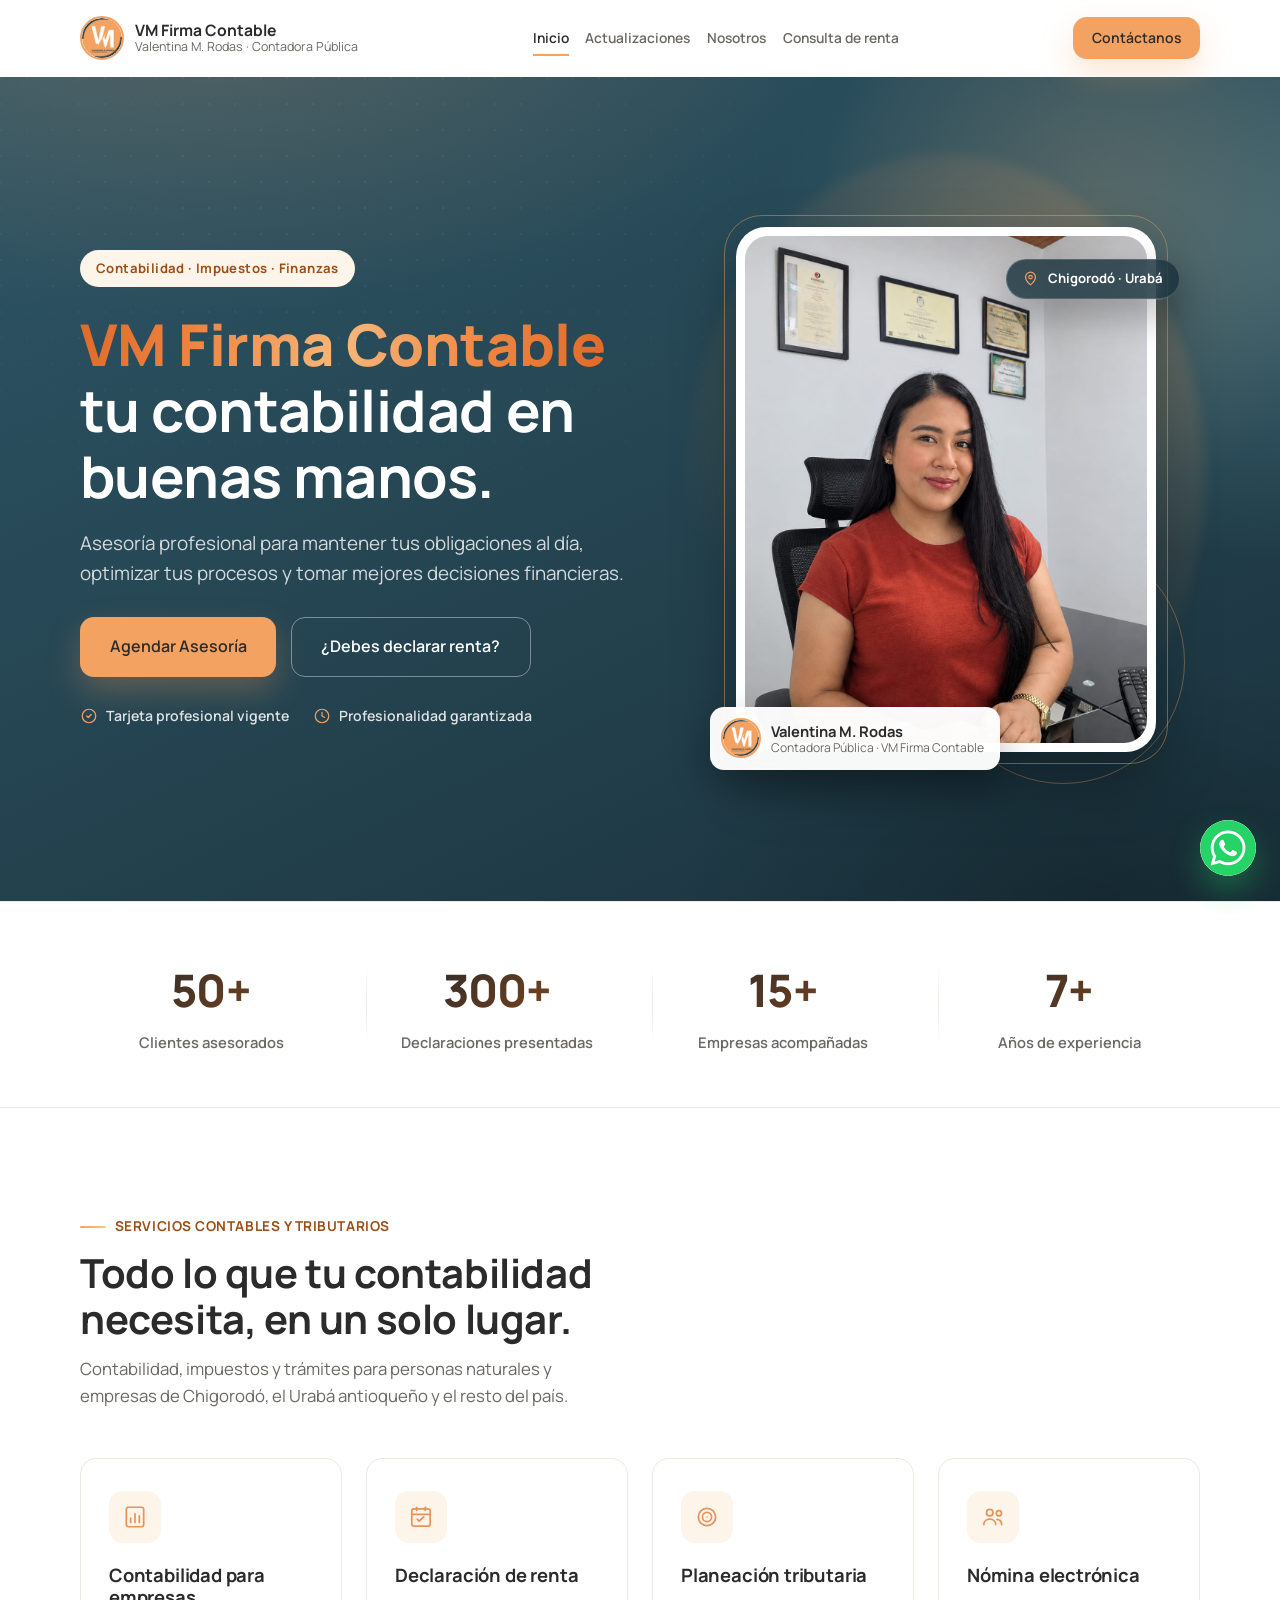
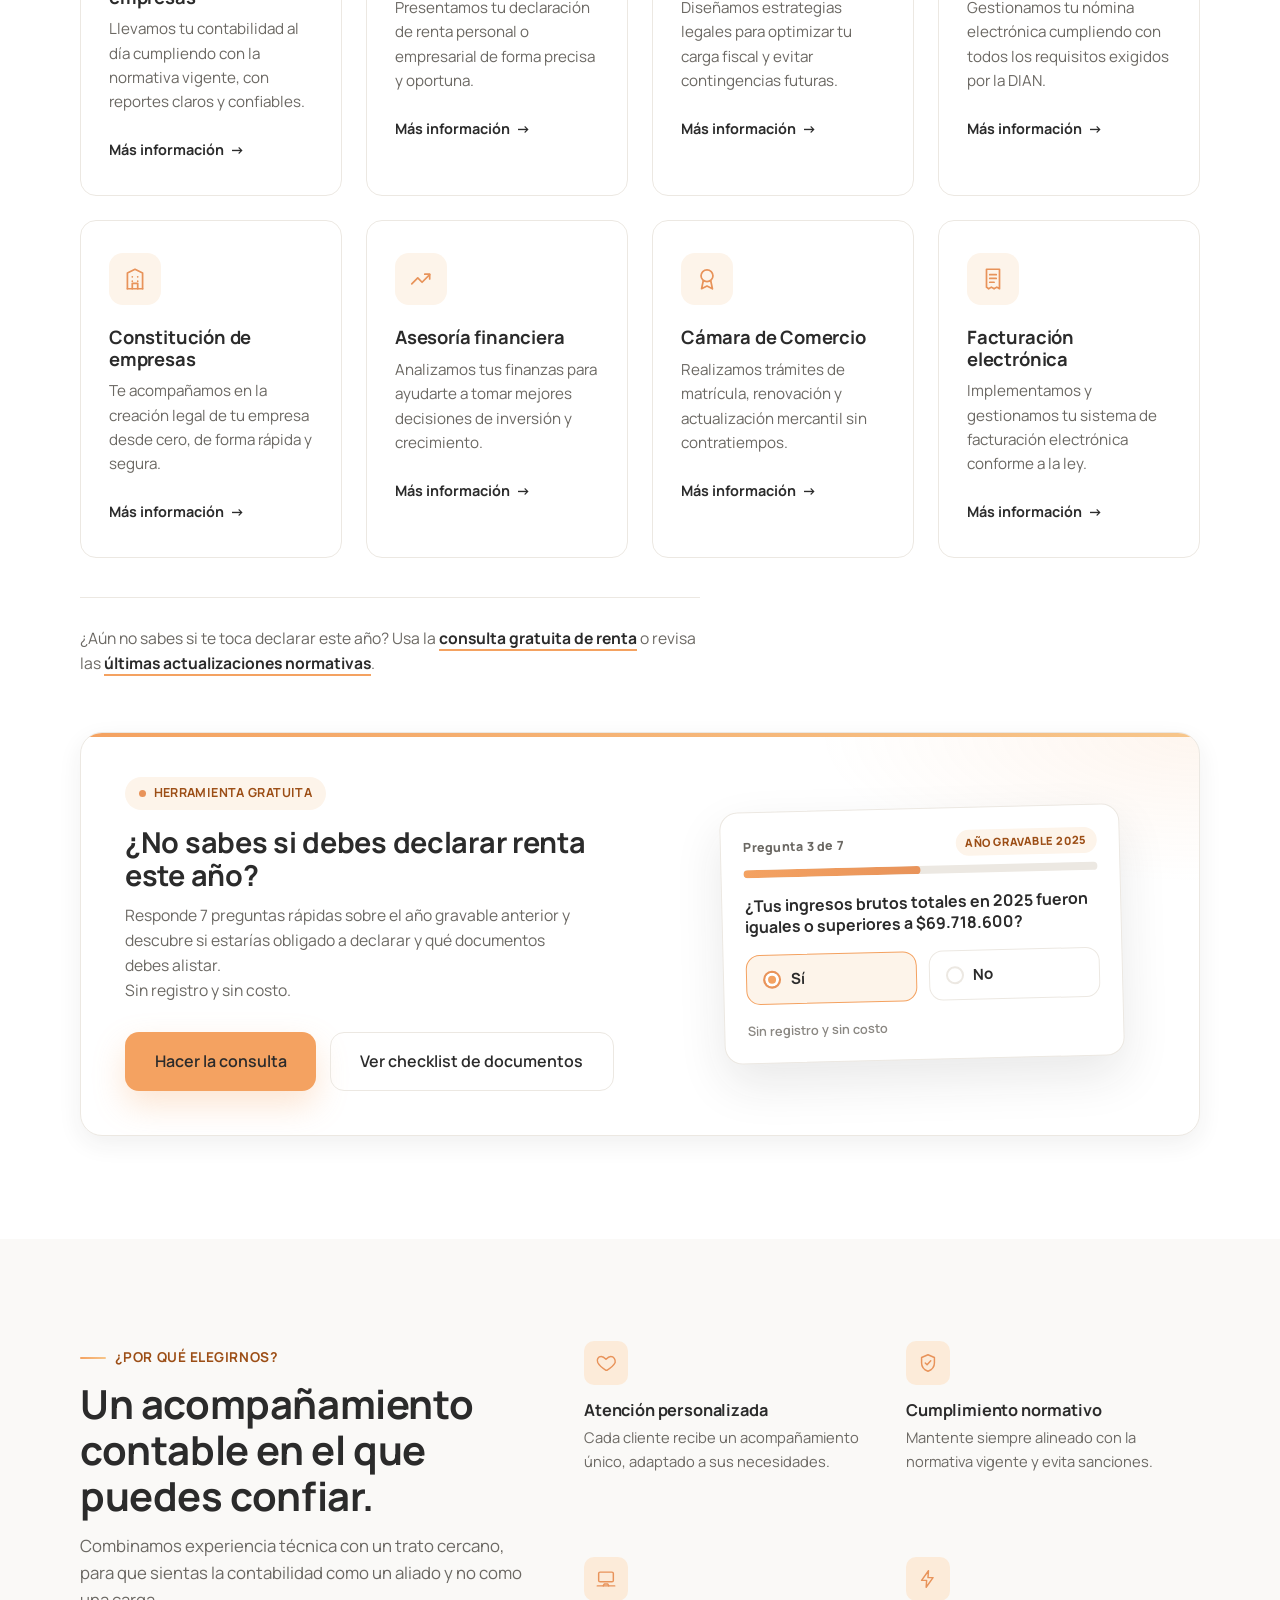
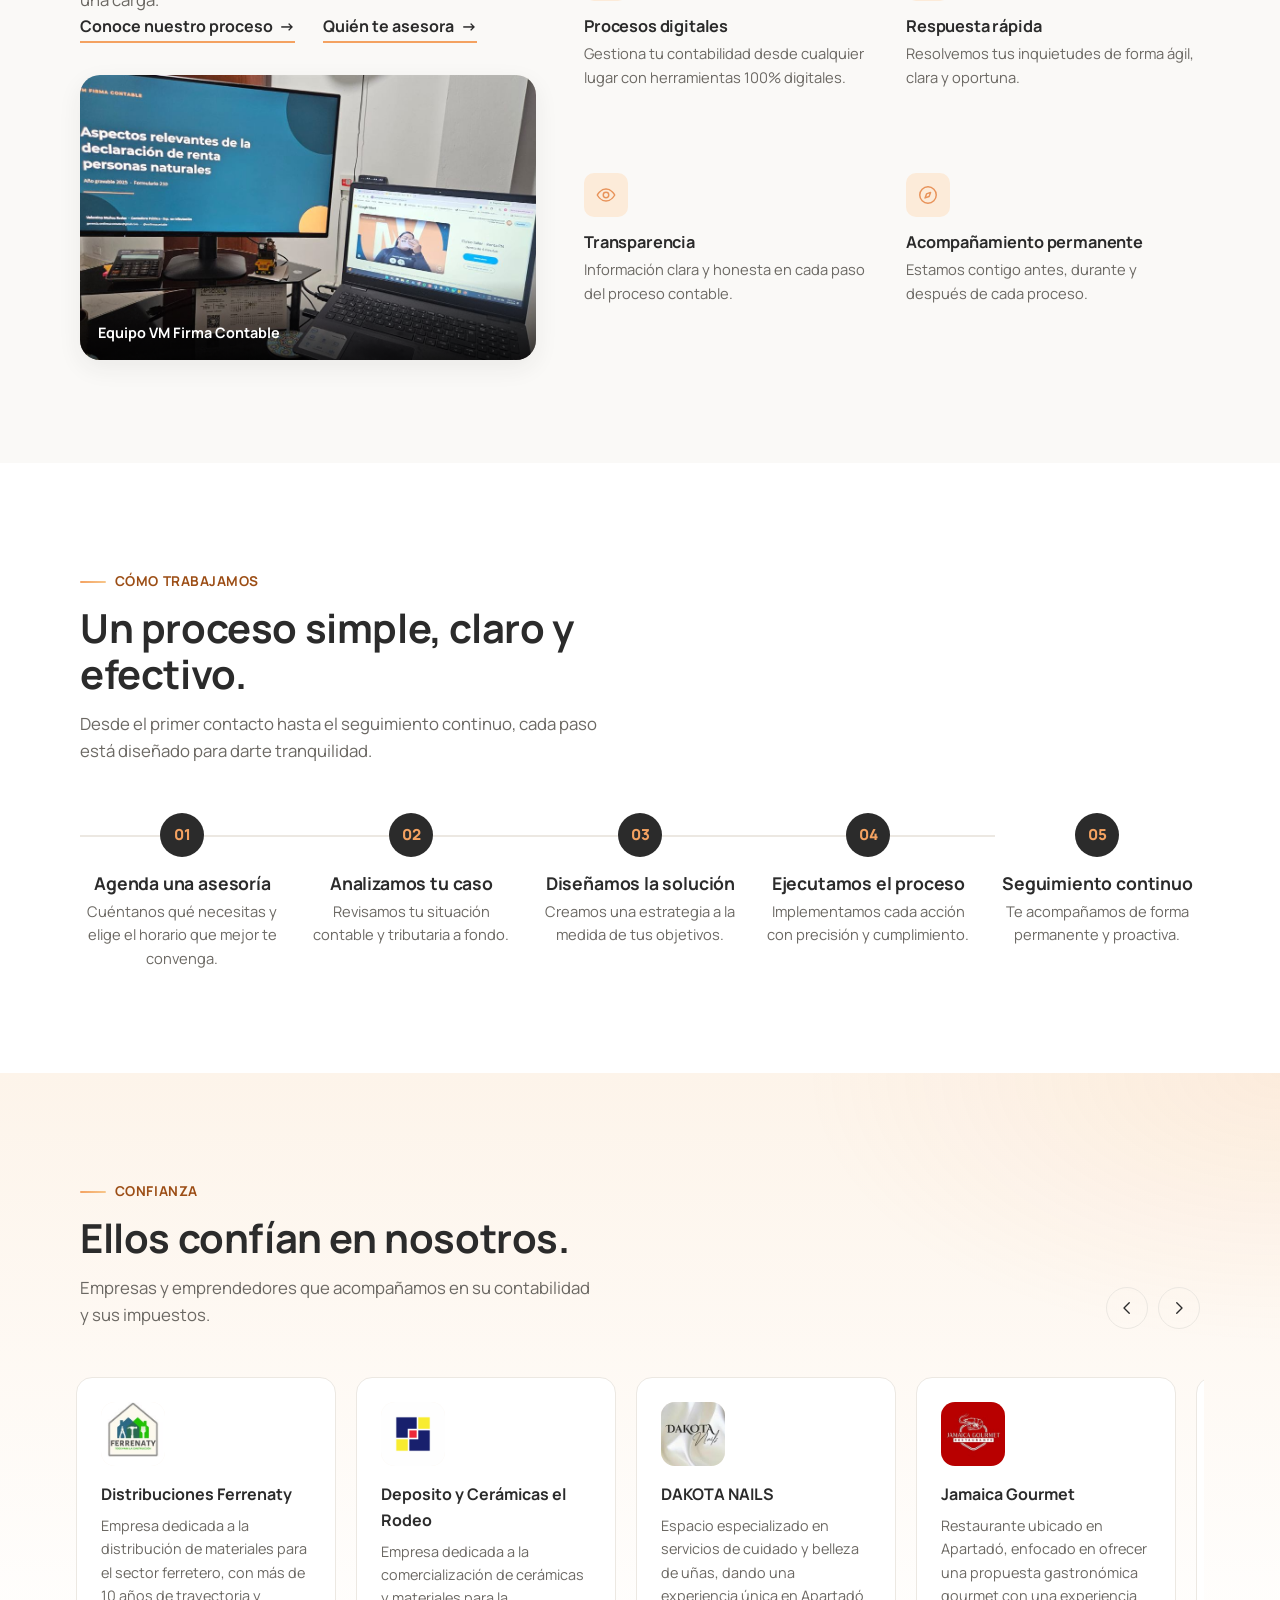
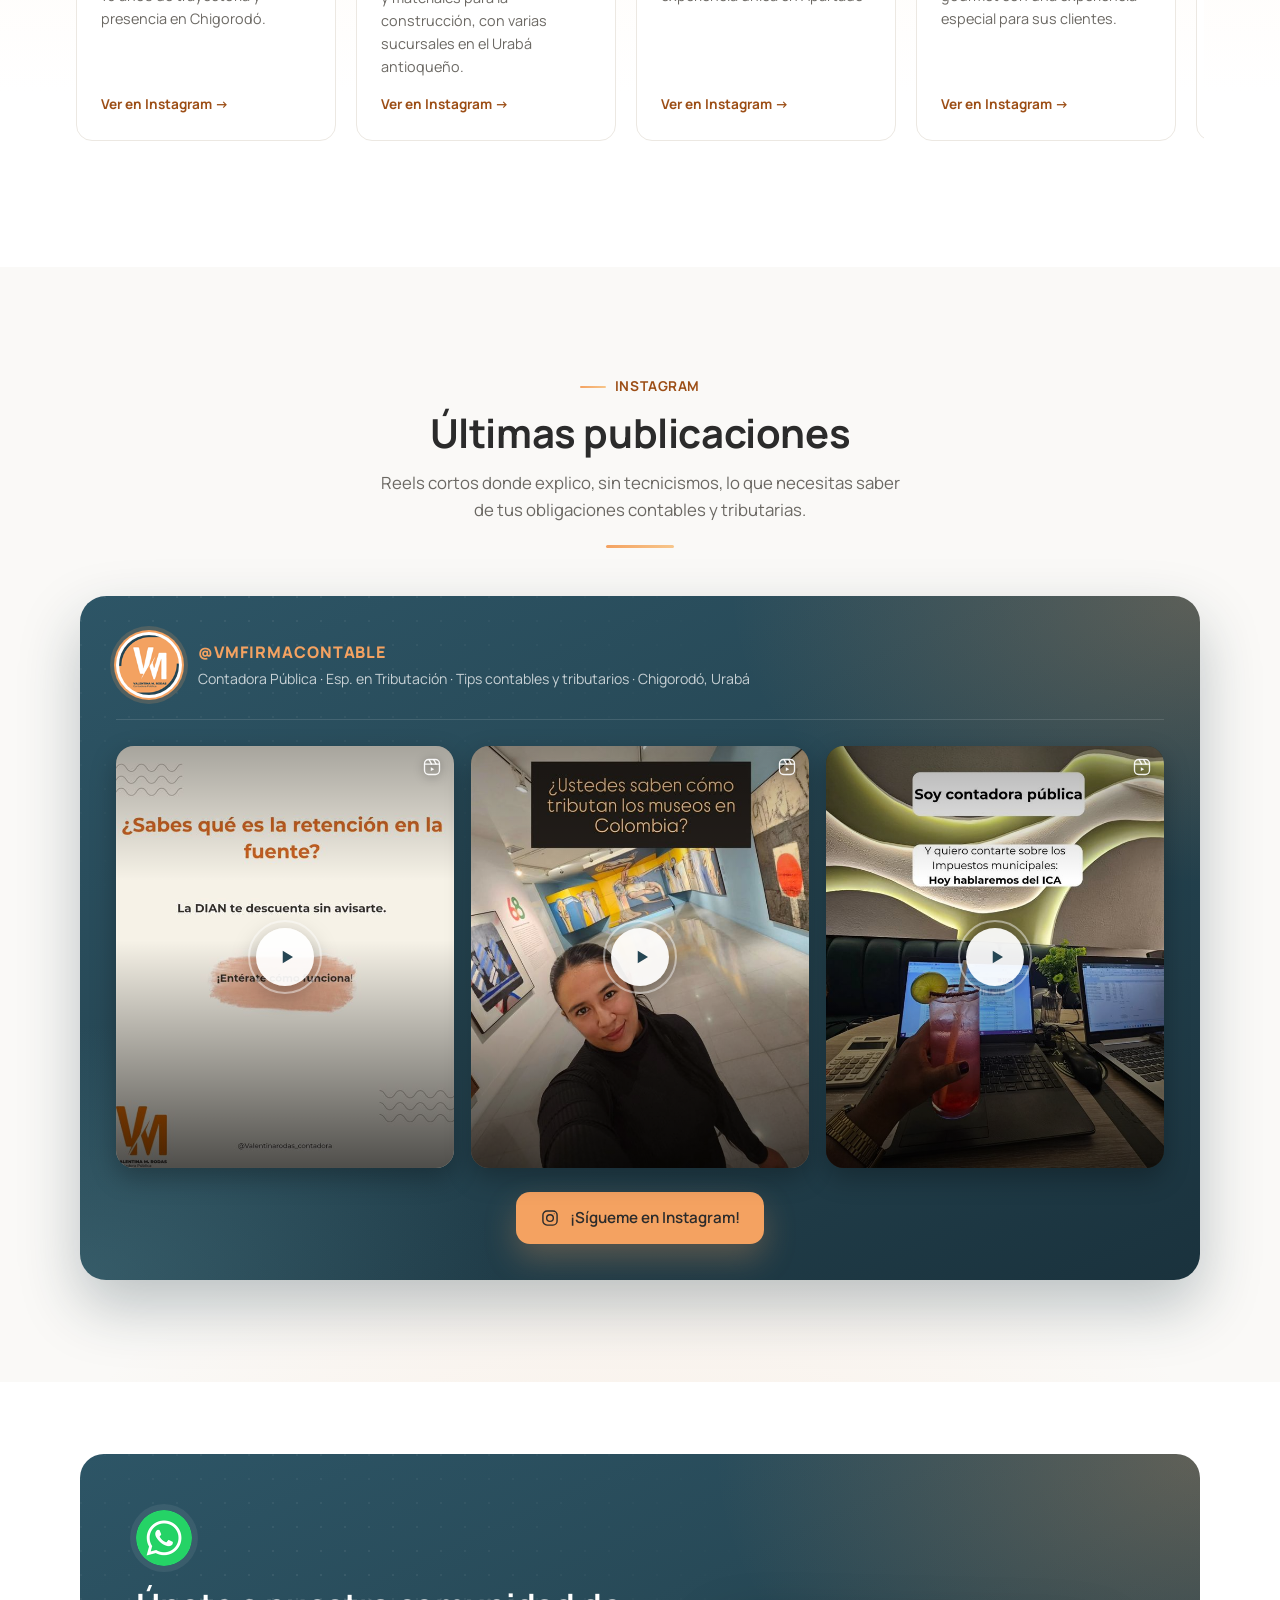
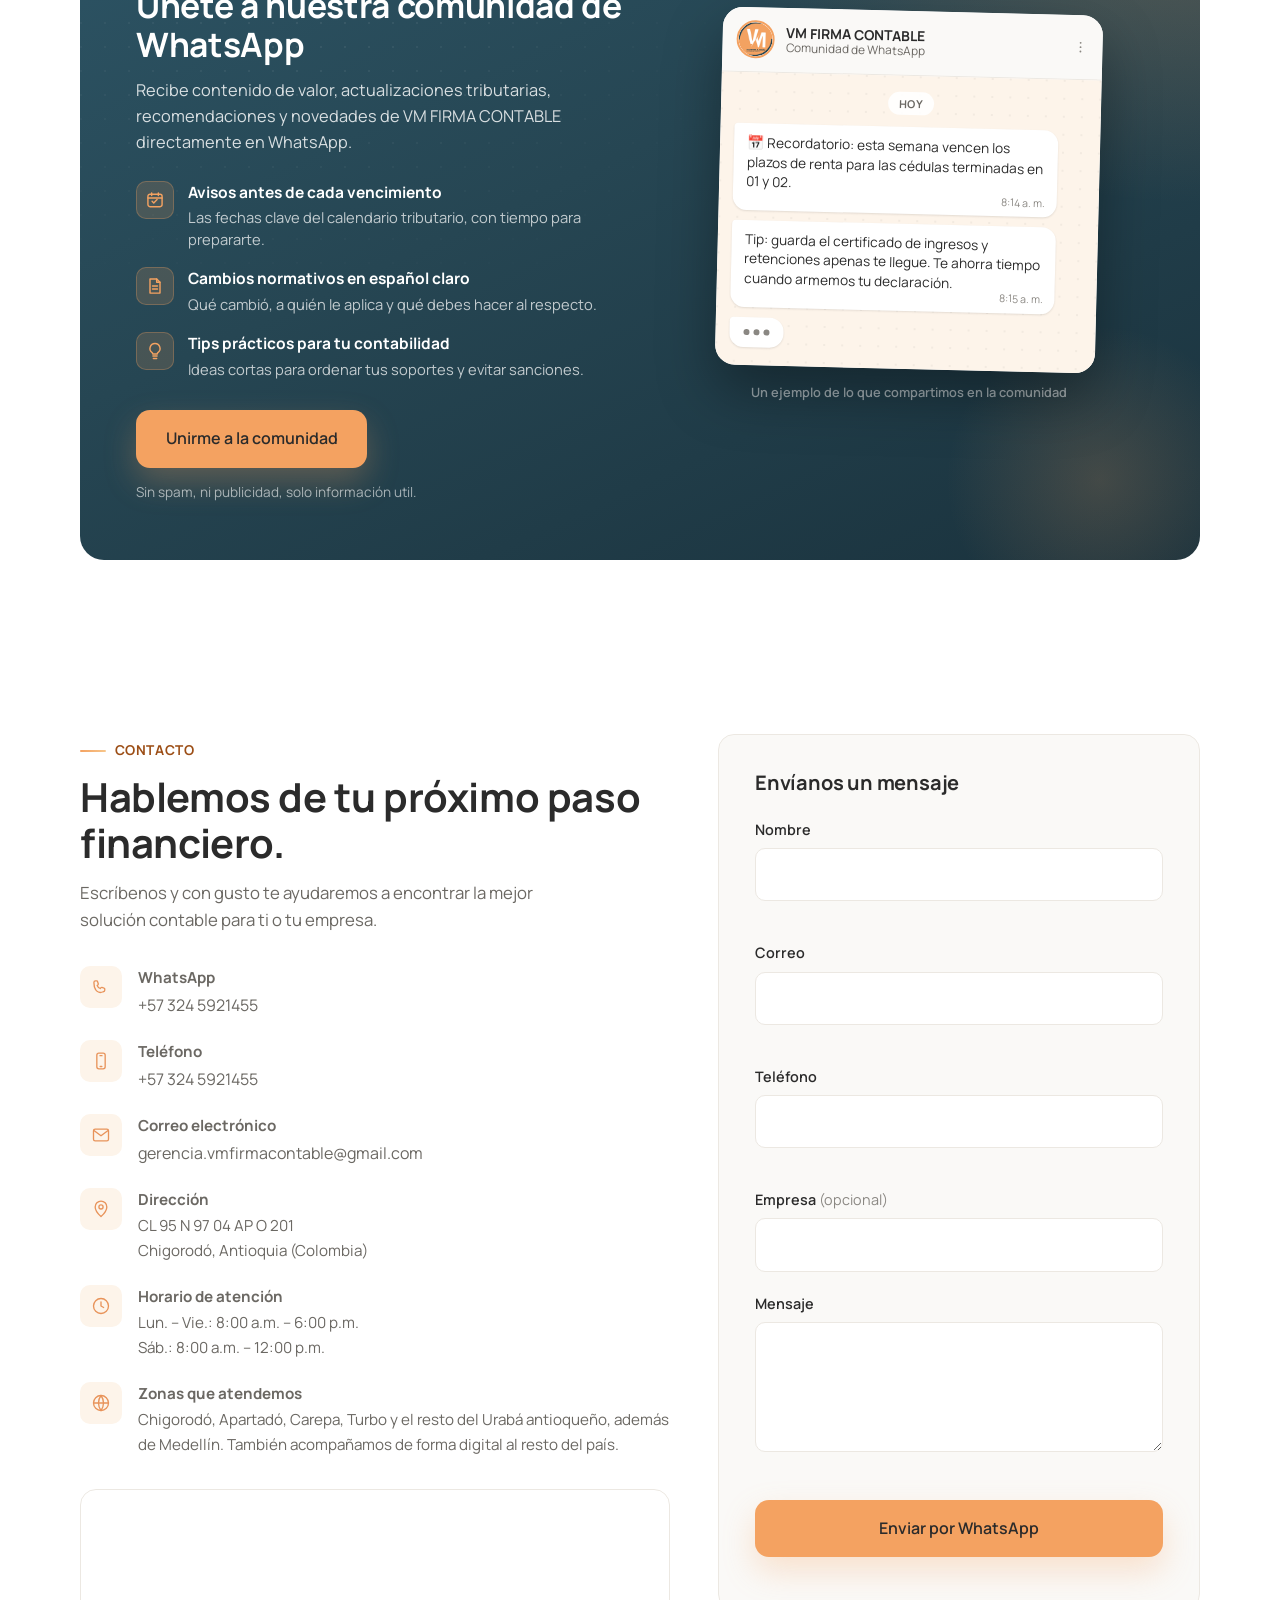
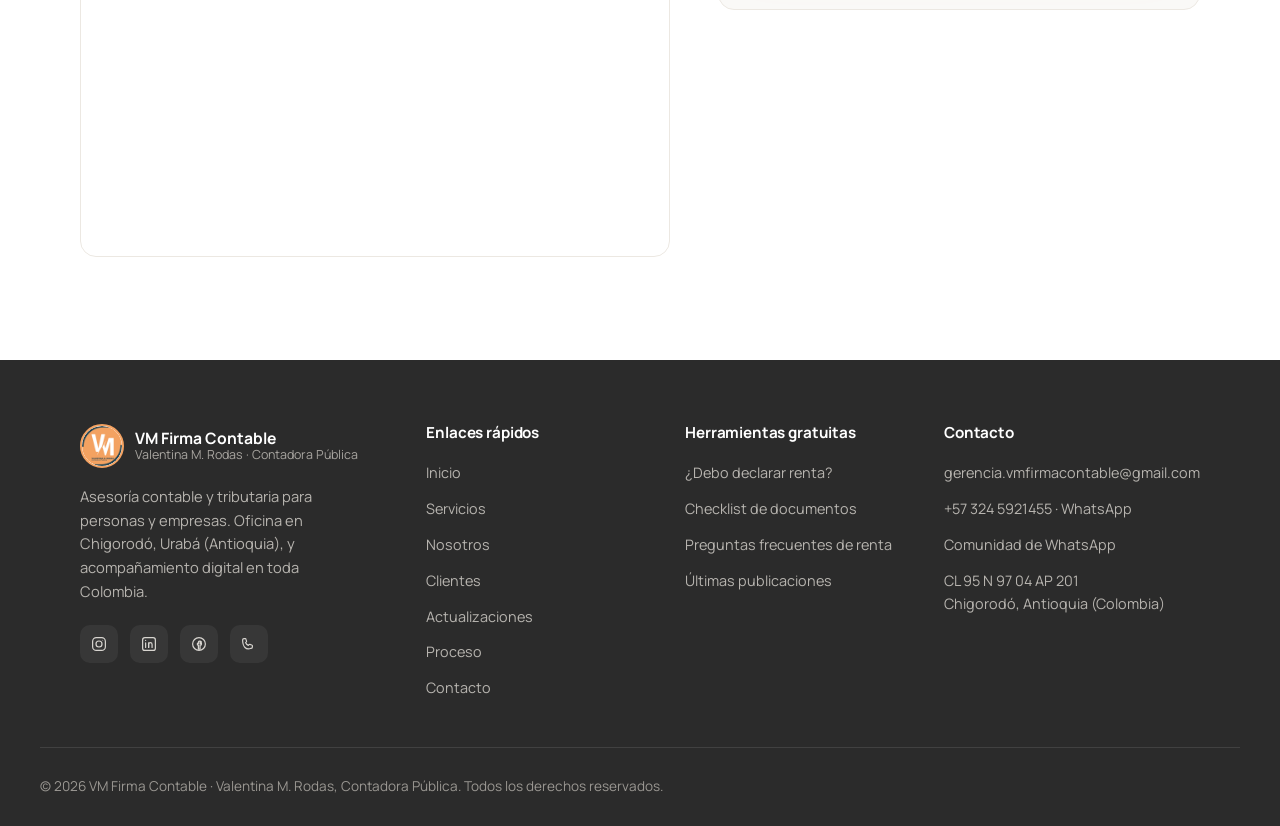
==== commit 46df3b7c: "Actualización imagenes" ====
--- a/index.html
+++ b/index.html
@@ -234,7 +234,7 @@
           <div class="hero__stage">
             <div class="image-frame">
               <img src="assets/face.jpeg"
-                   srcset="assets/face-560.jpeg 560w, assets/face.jpeg 900w"
+                   srcset="assets/face-560_1.jpeg 560w, assets/face.jpeg 900w"
                    sizes="(max-width: 900px) 70vw, 380px"
                    width="900" height="1102"
                    fetchpriority="high" decoding="async"
@@ -268,7 +268,7 @@
           <p class="stat__label">Clientes asesorados</p>
         </div>
         <div class="stat reveal">
-          <p class="stat__number" data-count-target="30" data-suffix="+">30+</p>
+          <p class="stat__number" data-count-target="300" data-suffix="+">300+</p>
           <p class="stat__label">Declaraciones presentadas</p>
         </div>
         <div class="stat reveal">
